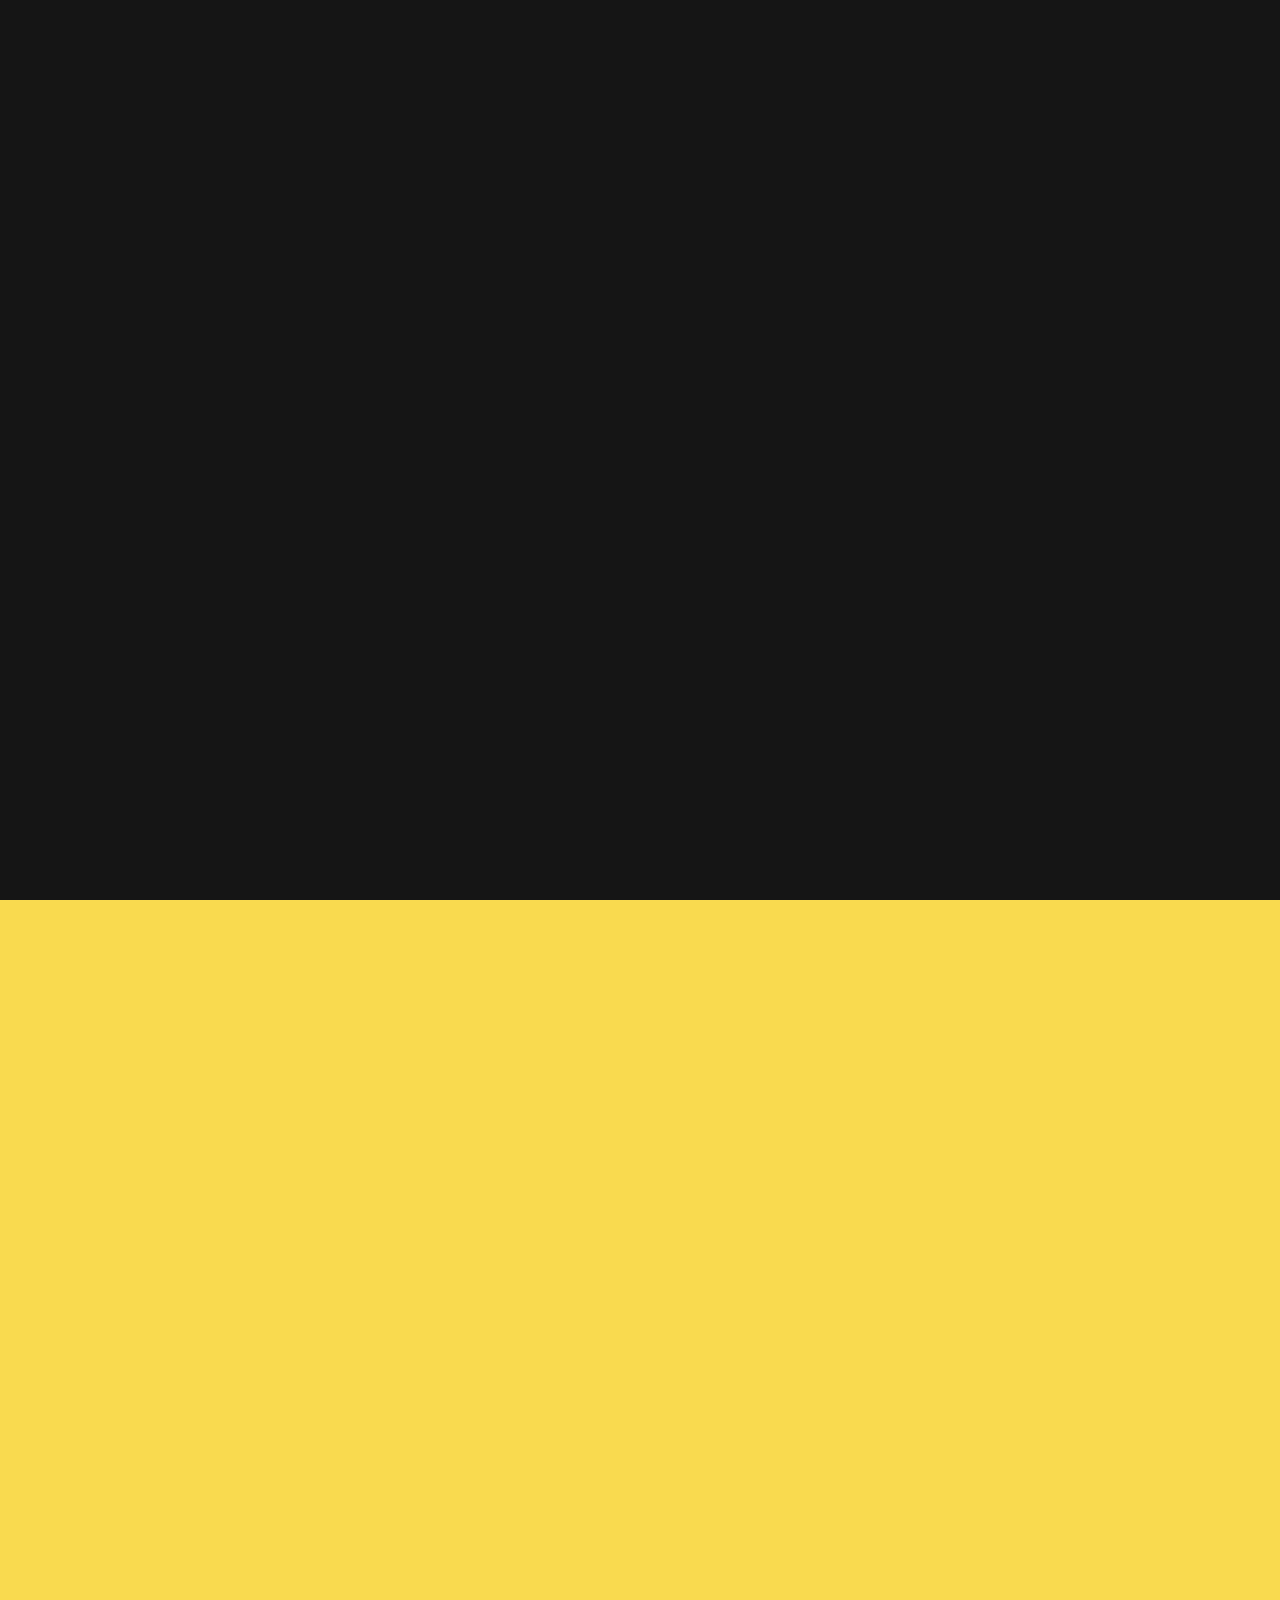
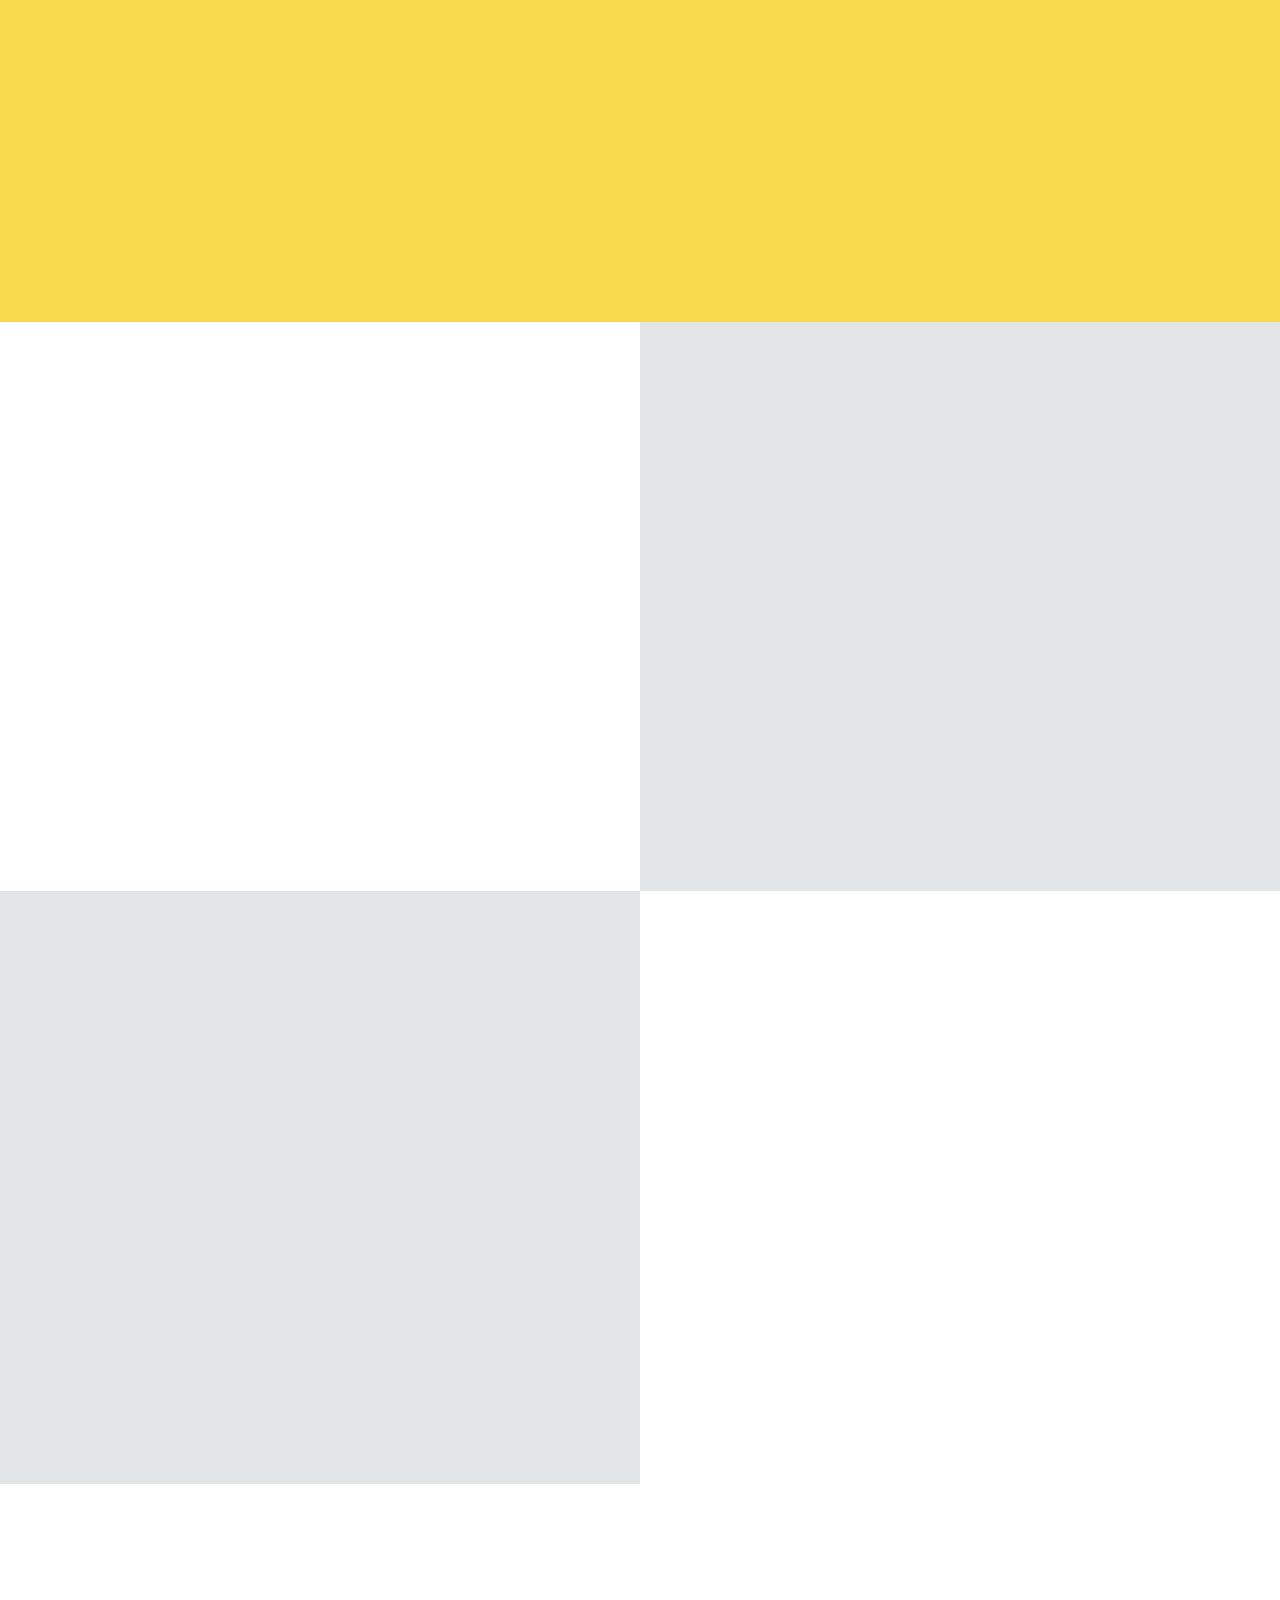
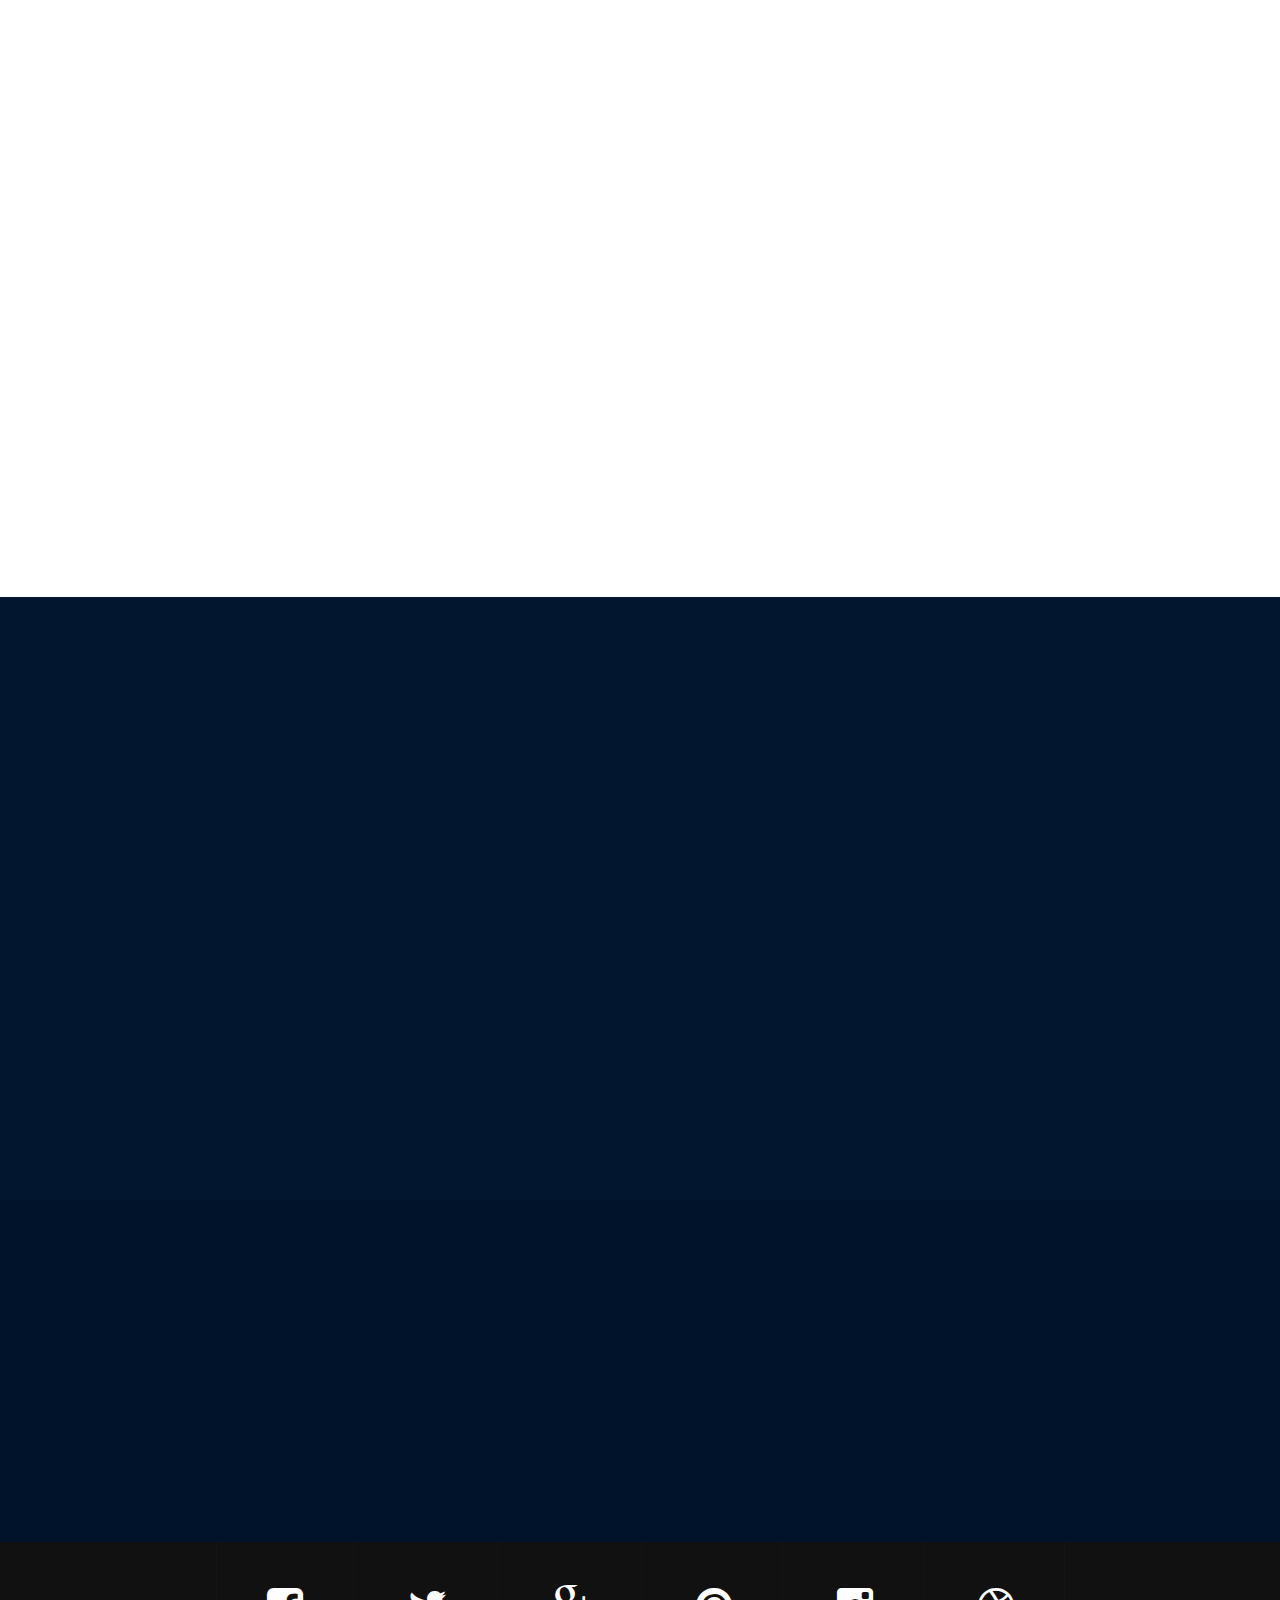
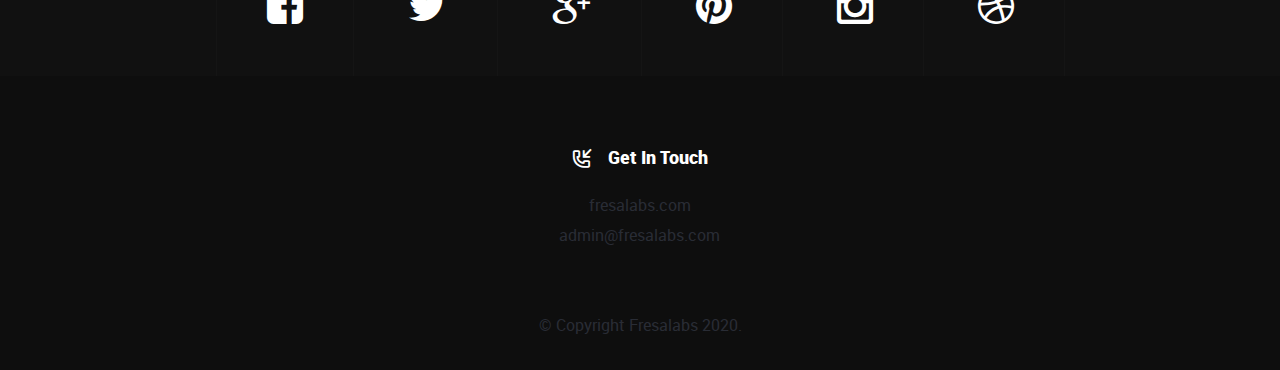
==== index.html @ e55092f3 "Add Init" ====
<!DOCTYPE html>
<!--[if IE 8 ]><html class="no-js oldie ie8" lang="en"> <![endif]-->
<!--[if IE 9 ]><html class="no-js oldie ie9" lang="en"> <![endif]-->
<!--[if (gte IE 9)|!(IE)]><!--><html class="no-js" lang="en"> <!--<![endif]-->
<head>

   <!--- basic page needs
   ================================================== -->
   <meta charset="utf-8">
	<title>Honeypot</title>
	<meta name="description" content="">  
	<meta name="author" content="">

   <!-- mobile specific metas
   ================================================== -->
	<meta name="viewport" content="width=device-width, initial-scale=1, maximum-scale=1">

 	<!-- CSS
   ================================================== -->
   <link rel="stylesheet" href="css/base.css"> 
   <link rel="stylesheet" href="css/vendor.css"> 
   <link rel="stylesheet" href="css/main.css">    

   <!-- script
   ================================================== -->
	<script src="js/modernizr.js"></script>
	<script src="js/pace.min.js"></script>

   <!-- favicons
	================================================== -->
	<link rel="icon" type="image/png" href="favicon.png">

</head>

<body id="top">
	
	<!-- header 
   ================================================== -->
   <header class="main-header">
   	
   	<div class="logo">
	      <a href="index.html">Honeypot</a>
	   </div>

   </header>

   <!-- main navigation 
   ================================================== -->
   <nav id="menu-nav-wrap">

   	<h3>Navigation</h3>   	
		<ul class="nav-list">
			<li><a class="smoothscroll" href="#intro" title="">Home</a></li>
			<li><a class="smoothscroll" href="#features" title="">Features</a></li>
			<li><a class="smoothscroll" href="#infos" title="">Product Info</a></li>
			<li><a class="smoothscroll" href="#stats" title="">Stats</a></li>
			<li><a class="smoothscroll" href="#pricing" title="">Pricing</a></li>					
			<li><a class="smoothscroll" href="#testimonials" title="">Testimonials</a></li>	
			<li><a class="smoothscroll" href="#download" title="">Download</a></li>	
			<li><a class="smoothscroll" href="#subscribe" title="">Newsletter</a></li>			
		</ul>

		<h3>We Recommend Dreamhost</h3>  
		<p class="sponsor-text">
			Looking for an awesome and reliable webhosting? Try <a href="http://www.dreamhost.com/r.cgi?287326|STYLESHOUT">DreamHost</a>.
			Get <span>$50 off</span> when you sign up with the promocode <span>styleshout</span>. 
			<!-- Simply type	the promocode in the box labeled “Promo Code” when placing your order. -->
		</p>

		<div class="action">
			<a class="button" href="http://www.dreamhost.com/r.cgi?287326|STYLESHOUT">Sign Up Now</a>
		</div>

	</nav> <!-- /menu-nav-wrap -->


	<!-- main content wrap
   ================================================== -->
   <div id="main-content-wrap">


		<!-- main content wrap
   	================================================== -->
   	<section id="intro">

		   <!-- <div class="shadow-overlay"></div> -->
		   
		   <div class="row intro-content">
		   	<div class="col-twelve">

		   		<h3 class="animate-intro">Introducing Honeypot</h3>
			  		
					<h1 class="animate-intro">
						The perfect template to
						present your awesome product.
					</h1>	
					
					<div class="buttons">
						<a class="button stroke smoothscroll animate-intro" href="#features" title="">Features</a>
						<a class="button stroke smoothscroll animate-intro" href="#download" title="">Download</a>
					</div>					

					<img src="images/app-screenshot-big.jpg" alt="" class="animate-intro">   			

			  	</div> <!-- /twelve --> 		   			
		   </div> <!-- /row -->   

		</section> <!-- /intro -->


		<!-- features
   	================================================== -->
		<section id="features">

			<div class="row section-intro group animate-this">	
	   		<div class="col-twelve with-bottom-line">

	   			<h2 class="">Features You'll Love.</h2>

	   			<p class="lead">Lorem ipsum Tempor do Excepteur nulla aute deserunt reprehenderit aute commodo aliquip laboris velit eu esse exercitation ex fugiat pariatur aute consequat. Lorem ipsum Fugiat mollit quis qui. Lorem ipsum Duis Excepteur Duis magna fugiat incididunt qui id quis dolor nisi irure proident labore ut in incididunt eiusmod est anim.</p>

	   		</div>   		
	   	</div>

			<div class="row features-wrap">
					     		
				<div class="features-list block-1-3 block-s-1-2 block-tab-full">

					<div class="bgrid feature animate-this">	

						<span class="feature-count">01.</span>            

					   <div class="feature-content">

              	   	<h3>Subscription</h3>
							<p>
								Be an user and subscribe to all the merchandises(local shops) near or around you to get updated on their offers.
							</p>
						         		
						</div> 	         	 

					</div> <!-- /bgrid -->

					<div class="bgrid feature animate-this">	

						<span class="feature-count">02.</span>            

					   <div class="feature-content">

              	   	<h3>Announcement</h3>
							<p>
								All offers related to food, goods, services, fashion, entertainment are available at your fingertips.
							</p>
						         		
						</div> 	         	 

					</div> <!-- /bgrid -->

					<div class="bgrid feature animate-this">	

						<span class="feature-count">03.</span>            

					   <div class="feature-content">

              	   	<h3>Validity</h3>

							<p>
								Check validity of the offer and contact/visit merchandise directly to use the offers.
						   </p>
						         		
						</div> 	         	 

					</div> <!-- /bgrid -->

					<div class="bgrid feature animate-this">	

						<span class="feature-count">04.</span>            

					   <div class="feature-content">

              	   	<h3>Merchant's Options</h3>

							<p>
								Setup a Merchant account to post, edit, delete offers, also look out for your competitors to stand out in the market.
							</p>

						</div> 	         	 

					</div> <!-- /bgrid -->

				</div> <!-- /features-list --> 				

			</div> <!-- /features-wrap -->
			
		</section> <!-- /features -->


		<!-- infos
   	================================================== -->
   	<section id="infos">
   		<div class="info-entry">

   			<div class="half-grey"></div>

   			<div class="row info-entry-content">
   			
	            <div class="media-wrap">
	            	<div class="media animate-this" data-animate="fadeInLeft">
	            		<div class="fluid-video-wrapper">
		               <iframe
							   src="https://www.youtube.com/embed/n1xb-dQqX7w"
							   width="500" height="281"
							   frameborder="0"
							   webkitallowfullscreen
							   mozallowfullscreen
							   allowfullscreen
					   ></iframe>
		            </div>
	            	</div>   				
	   			</div>

	   			<div class="col-six text-part">   				
   					
   					<h5 class="animate-this" data-animate="fadeInRight">Video Stuff</h5>
   					<h2 class="animate-this" data-animate="fadeInRight">Your Super Cool Video</h2>

   					<p class="animate-this" data-animate="fadeInRight">Lorem ipsum Sunt adipisicing adipisicing esse exercitation consequat sed irure commodo cupidatat aute ea adipisicing consectetur nulla consequat irure consectetur veniam sit sit qui reprehenderit officia sunt nulla elit nisi proident.</p>

   					<a href="#" class="button animate-this" data-animate="fadeInRight">Learn More</a>
   			 					
   				</div>

   			</div> <!-- /info-entry-content -->

   		</div> <!-- /info-entry -->
		<div class="info-entry">

			<div class="half-grey"></div>

			<div class="row info-entry-content">

				<div class="media-wrap">
					<div class="media animate-this" data-animate="fadeInLeft">
						<div class="fluid-video-wrapper">
							<iframe
									src="https://www.youtube.com/embed/a-Ye5kPEB_Q"
									width="500" height="281"
									frameborder="0"
									webkitallowfullscreen
									mozallowfullscreen
									allowfullscreen
							></iframe>
						</div>
					</div>
				</div>

				<div class="col-six text-part">

					<h5 class="animate-this" data-animate="fadeInRight">Video Stuff</h5>
					<h2 class="animate-this" data-animate="fadeInRight">Your Super Cool Video</h2>

					<p class="animate-this" data-animate="fadeInRight">Lorem ipsum Sunt adipisicing adipisicing esse exercitation consequat sed irure commodo cupidatat aute ea adipisicing consectetur nulla consequat irure consectetur veniam sit sit qui reprehenderit officia sunt nulla elit nisi proident.</p>

					<a href="#" class="button animate-this" data-animate="fadeInRight">Learn More</a>

				</div>

			</div> <!-- /info-entry-content -->

		</div>
	</section> <!-- infos -->


		<!-- stats
   	================================================== -->



		<!-- pricing
   	================================================== -->



	   <!-- testimonials
   	================================================== -->
	   <section id="testimonials">
	   	<div class="row testimonial-content">
	   		<div class="col-twelve">

	   			<h2 class="h01 animate-this">
                  Hear What Our Customers Say.
               </h2>

					<div id="testimonial-slider" class="flexslider animate-this">
						<ul class="slides">	
						   <li>
							  	<p>&ldquo;Your work is going to fill a large part of your life, and the only way to be truly satisfied is to do what you believe is great work. And the only way to do great work is to love what you do. If you haven't found it yet, keep looking. Don't settle. As with all matters of the heart, you'll know when you find it.&rdquo;</p>
							  	<p class="author-info">&mdash; Steve Jobs</p>
							</li>						
							<li>
								<p>&ldquo;Good design is as little design as possible. Less, but better - because it concentrates on the essential aspects, and the products are not burdened with non-essentials. Back to purity, back to simplicity..&rdquo;</p>
								<p class="author-info">&mdash; Dieter Rams</p>
							</li>						
							<li>
							  	<p>&ldquo;A fundamental part of that is making mistakes together. There's no learning without trying lots of ideas and failing lots of times.&rdquo;</p>
							  	<p class="author-info">&mdash; Jony Ive</p>
							</li>
						</ul>
					</div>

					<div class="flexslider-controls animate-this">
					   <ul class="flex-control-nav">
					      <li><img src="images/customer01.jpg" alt=""></li>
					      <li><img src="images/customer02.jpg" alt=""></li>
					      <li><img src="images/customer03.jpg" alt=""></li>
					   </ul>
					</div>
						
	   		</div>
	   	</div>
	   </section> <!-- /testimonials -->


	   <!-- download
   	================================================== -->
   	<section id="download">

	   	<div class="overlay"></div>

	   	<div class="row download-content" >
	   		<div class="col-twelve">

					<div class="text-part">
						<h2 class="animate-this">Download Honeypot Now.</h2>

			   		<p class="lead animate-this">Lorem ipsum Tempor do Excepteur nulla aute deserunt reprehenderit aute commodo aliquip laboris velit eu esse exercitation ex fugiat pariatur aute consequat. Lorem ipsum Fugiat mollit quis qui. Lorem ipsum Duis Excepteur Duis magna fugiat incididunt qui id quis dolor nisi irure proident labore ut in incididunt eiusmod est anim.</p>
					</div>   			

			   	<a class="button large animate-this" href="#">                               
			         Download Honeypot
			      </a>  			

	   		</div>
	   	</div>
   	</section> <!-- /download -->


	   <!-- subscribe
   	================================================== -->
  		<section id="subscribe">
               
         <div class="row subscribe-content">
            <div class="col-twelve">

               <h2 class="h01 animate-this">Stay upto date, join our newsletter</h2>
               <form id="mc-form" class="group" novalidate="true" autocomplete="off">

               	<div class="row">
               		<div class="col-eight tab-full left animate-this" data-animate="fadeInLeft">					
			   				<input type="email" value="" name="EMAIL" class="email" id="mce-EMAIL" placeholder="Enter Your Email" required="">			   				
			   			</div>

				   		<div class="col-four tab-full right animate-this"  data-animate="fadeInRight">
				   			<input type="submit" value="Get Notified" name="subscribe" class="button large">
				   		</div>				   		
               	</div> <!-- /row -->	

               	<label for="mce-EMAIL" class="subscribe-message"></label>					
					
					</form>
            
            </div>
         </div>
                
      </section> <!-- /subscribe -->		
   
   </div> <!-- /main-content-wrap -->


   <!-- footer
	================================================== -->
	<footer id="main-footer">

   	<div class="footer-social-wrap">  
   		<div class="row">
					
	         <ul class="footer-social-list">
	            <li><a href="#">
	             	<i class="fa fa-facebook-square"></i>
	            </a></li>
	            <li><a href="#">
	              	<i class="fa fa-twitter"></i>
	            </a></li>
              <li><a href="#">
	              	<i class="fa fa-google-plus"></i>
	            </a></li>
	            <li><a href="#">
	              	<i class="fa fa-pinterest"></i>
	            </a></li>
	            <li><a href="#">
	              	<i class="fa fa-instagram"></i>
	            </a></li>
	            <li><a href="#">
	              	<i class="fa fa-dribbble"></i>
	            </a></li>
	         </ul>
		         
			</div> 
   	</div> <!-- /footer-social-wrap -->

	   <div class="footer-info-wrap">

	   	<div class="row footer-info flex-center">



		   	<div class="col-four tab-full collapse">
	   			<h4><i class="icon-phone-incoming"></i> Get In Touch</h4>

	   			<a  target="_blank" href="https://www.fresalabs.com/#/home">fresalabs.com<br>
				<a target="_blank" href="mailto:admin@fresalabs.com">admin@fresalabs.com</a><br>

	   		</div>

		   		
		  	</div>
	   </div> <!-- /footer-info-wrap -->
	   	
	   <div class="footer-bottom"> 

	   	<div class="copyright">
		     	<span>© Copyright Fresalabs 2020.</span>
		   </div>  		
   	</div>
	   	
   </footer>   

   <div id="go-top">
		<a class="smoothscroll" title="Back to Top" href="#top"><i class="fa fa-long-arrow-up"></i></a>
	</div>

   <!-- preloader
   ================================================== -->
   <div id="preloader"> 
    	<div id="loader"></div>
   </div> 

   <!-- Java Script
   ================================================== --> 
   <script src="js/jquery-2.1.3.min.js"></script>
   <script src="js/plugins.js"></script>
   <script src="js/main.js"></script>

</body>

</html>
---- css/base.css ----
/* =================================================================== 
 *
 *  Elevate v1.0 Base Stylesheet
 *  url: www.styleshout.com
 *  07-04-2016
 *  ------------------------------------------------------------------
 *
 *  TOC:
 *  01. reset 
 *  02. basic/base setup styles
 *  03. grid
 *  04. block grids
 *  05. MISC
 *
 * =================================================================== */


/* ===================================================================
 * 01. reset - normalize.css v3.0.2 | MIT License | git.io/normalize
 *
 * ------------------------------------------------------------------- */
html {
	font-family: sans-serif;
	-ms-text-size-adjust: 100%;
	-webkit-text-size-adjust: 100%;
}

body {
	margin: 0;
}



article,
aside,
details,
figcaption,
figure,
footer,
header,
hgroup,
main,
menu,
nav,
section,
summary {
	display: block;
}

audio,
canvas,
progress,
video {
	display: inline-block;
	vertical-align: baseline;
}

audio:not([controls]) {
	display: none;
	height: 0;
}

[hidden],
template {
	display: none;
}

a {
	background: transparent;
}

a:active,
a:hover {
	outline: 0;
}

abbr[title] {
	border-bottom: 1px dotted;
}

b,
strong {
	font-weight: bold;
}

dfn {
	font-style: italic;
}

h1 {
	font-size: 2em;
	margin: 0.67em 0;
}

mark {
	background: #ff0;
	color: #000;
}

small {
	font-size: 80%;
}

sub,
sup {
	font-size: 75%;
	line-height: 0;
	position: relative;
	vertical-align: baseline;
}

sup {
	top: -0.5em;
}

sub {
	bottom: -0.25em;
}

img {
	border: 0;
}

svg:not(:root) {
	overflow: hidden;
}

figure {
	margin: 1em 40px;
}

hr {
	-moz-box-sizing: content-box;
	box-sizing: content-box;
	height: 0;
}

pre {
	overflow: auto;
}

code,
kbd,
pre,
samp {
	font-family: monospace, monospace;
	font-size: 1em;
}

button,
input,
optgroup,
select,
textarea {
	color: inherit;
	font: inherit;
	margin: 0;
}

button {
	overflow: visible;
}

button,
select {
	text-transform: none;
}

button,
html input[type="button"],
input[type="reset"],
input[type="submit"] {
	-webkit-appearance: button;
	cursor: pointer;
}

button[disabled],
html input[disabled] {
	cursor: default;
}

button::-moz-focus-inner,
input::-moz-focus-inner {
	border: 0;
	padding: 0;
}

input {
	line-height: normal;
}

input[type="checkbox"],
input[type="radio"] {
	box-sizing: border-box;
	padding: 0;
}

input[type="number"]::-webkit-inner-spin-button,
input[type="number"]::-webkit-outer-spin-button {
	height: auto;
}

input[type="search"] {
	-webkit-appearance: textfield;
	-moz-box-sizing: content-box;
	-webkit-box-sizing: content-box;
	box-sizing: content-box;
}

input[type="search"]::-webkit-search-cancel-button,
input[type="search"]::-webkit-search-decoration {
	-webkit-appearance: none;
}

fieldset {
	border: 1px solid #c0c0c0;
	margin: 0 2px;
	padding: 0.35em 0.625em 0.75em;
}

legend {
	border: 0;
	padding: 0;
}

textarea {
	overflow: auto;
}

optgroup {
	font-weight: bold;
}

table {
	border-collapse: collapse;
	border-spacing: 0;
}

td,
th {
	padding: 0;
}


/* ===================================================================
 * 02. basic/base setup styles - (_basic.scss)
 *
 * ------------------------------------------------------------------- */
html {
	font-size: 62.5%;
	box-sizing: border-box;
}

*,
*::before,
*::after {
	box-sizing: inherit;
}

body {
	font-weight: normal;
	line-height: 1;
	text-rendering: optimizeLegibility;
	word-wrap: break-word;
	-webkit-overflow-scrolling: touch;
	-webkit-text-size-adjust: none;
}

body,
input,
button {
	-moz-osx-font-smoothing: grayscale;
	-webkit-font-smoothing: antialiased;
}

/* -------------------------------------------------------------------
 * Media - (_basic.scss)
 * ------------------------------------------------------------------- */
img,
video {
	max-width: 100%;
	height: auto;
}


/* -------------------------------------------------------------------
 * Typography resets - (_basic.scss)
 * ------------------------------------------------------------------- */
div, dl, dt, dd, ul, ol, li, h1, h2, h3, h4, h5, h6, pre, form, p, blockquote, th, td {
	margin: 0;
	padding: 0;
}

h1, h2, h3, h4, h5, h6 {
	-webkit-font-variant-ligatures: common-ligatures;
	-moz-font-variant-ligatures: common-ligatures;
	font-variant-ligatures: common-ligatures;
	text-rendering: optimizeLegibility;
}

em,
i {
	font-style: italic;
	line-height: inherit;
}

strong,
b {
	font-weight: bold;
	line-height: inherit;
}

small {
	font-size: 60%;
	line-height: inherit;
}

ol,
ul {
	list-style: none;
}

li {
	display: block;
}

/* ------------------------------------------------------------------- 
 * links - (_basic.scss)
 * ------------------------------------------------------------------- */
a {
	text-decoration: none;
	line-height: inherit;
}

a img {
	border: none;
}

/* ------------------------------------------------------------------- 
 * inputs - (_basic.scss)
 * ------------------------------------------------------------------- */
fieldset {
	margin: 0;
	padding: 0;
}

input[type="email"],
input[type="number"],
input[type="search"],
input[type="text"],
input[type="tel"],
input[type="url"],
input[type="password"],
textarea {
	-webkit-appearance: none;
	-moz-appearance: none;
	-ms-appearance: none;
	-o-appearance: none;
	appearance: none;
}


/* ===================================================================
 * 03. grid - (_grid.scss)
 *
 * ------------------------------------------------------------------- */
.row {
	width: 94%;
	max-width: 1140px;
	margin: 0 auto;
}

.row:before,
.row:after {
	content: "";
	display: table;
}

.row:after {
	clear: both;
}

.row .row {
	width: auto;
	max-width: none;
	margin-left: -20px;
	margin-right: -20px;
}

[class*="col-"],
.bgrid {
	float: left;
}

[class*="col-"] + [class*="col-"].end {
	float: right;
}

[class*="col-"] {
	padding: 0 20px;
}

.col-one {
	width: 8.33333%;
}

.col-two,
.col-1-6 {
	width: 16.66667%;
}

.col-three,
.col-1-4 {
	width: 25%;
}

.col-four,
.col-1-3 {
	width: 33.33333%;
}

.col-five {
	width: 41.66667%;
}

.col-six,
.col-1-2 {
	width: 50%;
}

.col-seven {
	width: 58.33333%;
}

.col-eight,
.col-2-3 {
	width: 66.66667%;
}

.col-nine,
.col-3-4 {
	width: 75%;
}

.col-ten,
.col-5-6 {
	width: 83.33333%;
}

.col-eleven {
	width: 91.66667%;
}

.col-twelve,
.col-full {
	width: 100%;
}

/* ---------------------------------------------------------------
 * small screens - (_grid.scss)
 * --------------------------------------------------------------- */
@media screen and (max-width:1024px) {
	.row .row {
		margin-left: -18px;
		margin-right: -18px;
	}

	[class*="col-"] {
		padding: 0 18px;
	}

}

/* ---------------------------------------------------------------
 * tablets - (_grid.scss)
 * --------------------------------------------------------------- */
@media screen and (max-width:768px) {
	.row {
		width: auto;
		padding-left: 30px;
		padding-right: 30px;
	}

	.row .row {
		padding-left: 0;
		padding-right: 0;
		margin-left: -15px;
		margin-right: -15px;
	}

	[class*="col-"] {
		padding: 0 15px;
	}

	.tab-1-4 {
		width: 25%;
	}

	.tab-1-3 {
		width: 33.33333%;
	}

	.tab-1-2 {
		width: 50%;
	}

	.tab-2-3 {
		width: 66.66667%;
	}

	.tab-3-4 {
		width: 75%;
	}

	.tab-full {
		width: 100%;
	}

}

/* --------------------------------------------------------------- 
 * large mobile devices - (_grid.scss)
 * --------------------------------------------------------------- */
@media screen and (max-width:600px) {
	.row {
		padding-left: 25px;
		padding-right: 25px;
	}

	.row .row {
		margin-left: -10px;
		margin-right: -10px;
	}

	[class*="col-"] {
		padding: 0 10px;
	}

	.mob-1-4 {
		width: 25%;
	}

	.mob-1-2 {
		width: 50%;
	}

	.mob-3-4 {
		width: 75%;
	}

	.mob-full {
		width: 100%;
	}

}

/* ---------------------------------------------------------------
 * small mobile devices - (_grid.scss)
 * --------------------------------------------------------------- */
@media screen and (max-width:400px) {
	.row .row {
		padding-left: 0;
		padding-right: 0;
		margin-left: 0;
		margin-right: 0;
	}

	[class*="col-"] {
		width: 100% !important;
		float: none !important;
		clear: both !important;
		margin-left: 0;
		margin-right: 0;
		padding: 0;
	}

	[class*="col-"] + [class*="col-"].end {
		float: none;
	}

}


/* ===================================================================
 * 04. block grids - (_grid.scss)
 *
 * ------------------------------------------------------------------- */
[class*="block-"]:before,
[class*="block-"]:after {
	content: "";
	display: table;
}

[class*="block-"]:after {
	clear: both;
}

.block-1-6 .bgrid {
	width: 16.66667%;
}

.block-1-4 .bgrid {
	width: 25%;
}

.block-1-3 .bgrid {
	width: 33.33333%;
}

.block-1-2 .bgrid {
	width: 50%;
}

/**
 * Clearing for block grid columns. Allow columns with 
 * different heights to align properly.
 */
.block-1-6 .bgrid:nth-child(6n+1),
.block-1-4 .bgrid:nth-child(4n+1),
.block-1-3 .bgrid:nth-child(3n+1),
.block-1-2 .bgrid:nth-child(2n+1) {
	clear: both;
}

/* ---------------------------------------------------------------
 * small screens - (_grid.scss)
 * --------------------------------------------------------------- */
@media screen and (max-width:1024px) {
	.block-s-1-6 .bgrid {
		width: 16.66667%;
	}

	.block-s-1-4 .bgrid {
		width: 25%;
	}

	.block-s-1-3 .bgrid {
		width: 33.33333%;
	}

	.block-s-1-2 .bgrid {
		width: 50%;
	}

	.block-s-full .bgrid {
		width: 100%;
		clear: both;
	}

	[class*="block-s-"] .bgrid:nth-child(n) {
		clear: none;
	}

	.block-s-1-6 .bgrid:nth-child(6n+1),
	.block-s-1-4 .bgrid:nth-child(4n+1),
	.block-s-1-3 .bgrid:nth-child(3n+1),
	.block-s-1-2 .bgrid:nth-child(2n+1) {
		clear: both;
	}

}

/* ---------------------------------------------------------------
 * tablets - (_grid.scss)
 * --------------------------------------------------------------- */
@media screen and (max-width:768px) {
	.block-tab-1-6 .bgrid {
		width: 16.66667%;
	}

	.block-tab-1-4 .bgrid {
		width: 25%;
	}

	.block-tab-1-3 .bgrid {
		width: 33.33333%;
	}

	.block-tab-1-2 .bgrid {
		width: 50%;
	}

	.block-tab-full .bgrid {
		width: 100%;
		clear: both;
	}

	[class*="block-tab-"] .bgrid:nth-child(n) {
		clear: none;
	}

	.block-tab-1-6 .bgrid:nth-child(6n+1),
	.block-tab-1-4 .bgrid:nth-child(4n+1),
	.block-tab-1-3 .bgrid:nth-child(3n+1),
	.block-tab-1-2 .bgrid:nth-child(2n+1) {
		clear: both;
	}

}

/* ---------------------------------------------------------------
 * large mobile devices - (_grid.scss)
 * --------------------------------------------------------------- */
@media screen and (max-width:600px) {
	.block-mob-1-6 .bgrid {
		width: 16.66667%;
	}

	.block-mob-1-4 .bgrid {
		width: 25%;
	}

	.block-mob-1-3 .bgrid {
		width: 33.33333%;
	}

	.block-mob-1-2 .bgrid {
		width: 50%;
	}

	.block-mob-full .bgrid {
		width: 100%;
		clear: both;
	}

	[class*="block-mob-"] .bgrid:nth-child(n) {
		clear: none;
	}

	.block-mob-1-6 .bgrid:nth-child(6n+1),
	.block-mob-1-4 .bgrid:nth-child(4n+1),
	.block-mob-1-3 .bgrid:nth-child(3n+1),
	.block-mob-1-2 .bgrid:nth-child(2n+1) {
		clear: both;
	}

}

/* ---------------------------------------------------------------
 * stack on small mobile devices - (_grid.scss)
 * --------------------------------------------------------------- */
@media screen and (max-width:400px) {
	.stack .bgrid {
		width: 100% !important;
		float: none !important;
		clear: both !important;
		margin-left: 0;
		margin-right: 0;
	}

}


/* ===================================================================
 * 05. MISC  - (_grid.scss)
 *
 * ------------------------------------------------------------------- */

/**
 * Clearing - (http://nicolasgallagher.com/micro-clearfix-hack/
 */
.group:before,
.group:after {
	content: "";
	display: table;
}

.group:after {
	clear: both;
}

/**
 * Misc Helper Styles 
 */
.hide {
	display: none;
}

.invisible {
	visibility: hidden;
}

.antialiased {
	-webkit-font-smoothing: antialiased;
	-moz-osx-font-smoothing: grayscale;
}

.remove-bottom {
	margin-bottom: 0;
}

.half-bottom {
	margin-bottom: 1.5rem !important;
}

.add-bottom {
	margin-bottom: 3rem !important;
}

.no-border {
	border: none;
}

.full-width {
	width: 100%;
}

.text-center {
	text-align: center;
}

.text-left {
	text-align: left;
}

.text-right {
	text-align: right;
}

.pull-left {
	float: left;
}

.pull-right {
	float: right;
}

.align-center {
	margin-left: auto;
	margin-right: auto;
	text-align: center;
}

.flex-center {
	width: 100%;
	height: 100%;
	display: flex;
	justify-content: center;
	align-items: center;
	align-content: center;
}
---- css/vendor.css ----
/* =================================================================== 
 *
 *  Elevate v1.0 Vendor/Third Party CSS 
 *  url: www.styleshout.com
 *  07-04-2016
 *  ------------------------------------------------------------------
 *
 *  TOC:
 *  01. jQuery FlexSlider
 *  02. Animate.css
 *
 * =================================================================== */

/**
 * 01. 
 * jQuery FlexSlider v2.5.0
 * http://www.woothemes.com/flexslider/
 *
 * Copyright 2012 WooThemes
 * Free to use under the GPLv2 and later license.
 * http://www.gnu.org/licenses/gpl-2.0.html
 *
 * Contributing author: Tyler Smith (@mbmufffin)
 * 
 * ===================================================================
 */

/* reset */
.flex-container a:hover, .flex-slider a:hover, .flex-container a:focus, .flex-slider a:focus {
	outline: none;
}
.slides, .slides > li, .flex-control-nav, .flex-direction-nav {
	margin: 0;
	padding: 0;
	list-style: none;
}
.flex-pauseplay span {
	text-transform: capitalize;
}

/* base styles */
.flexslider {
	margin: 0;
	padding: 0;
}
.flexslider .slides > li {
	display: none;
	-webkit-backface-visibility: hidden;
}
.flexslider .slides img {
	width: 100%;
	display: block;
}
.flexslider .slides:after {
	content: "\0020";
	display: block;
	clear: both;
	visibility: hidden;
	line-height: 0;
	height: 0;
}
html[xmlns] .flexslider .slides {
	display: block;
}
* html .flexslider .slides {
	height: 1%;
}
.no-js .flexslider .slides > li:first-child {
	display: block;
}

/**
 * 02.
 * Animate.css - http://daneden.me/animate
 * Licensed under the MIT license - http://opensource.org/licenses/MIT
 *
 * Copyright (c) 2015 Daniel Eden
 * ===================================================================
 */
.animated {
	-webkit-animation-duration: 1s;
	animation-duration: 1s;
	-webkit-animation-fill-mode: both;
	animation-fill-mode: both;
}
.animated.infinite {
	-webkit-animation-iteration-count: infinite;
	animation-iteration-count: infinite;
}
.animated.hinge {
	-webkit-animation-duration: 2s;
	animation-duration: 2s;
}
.animated.bounceIn, .animated.bounceOut, .animated.flipOutX, .animated.flipOutY {
	-webkit-animation-duration: .75s;
	animation-duration: .75s;
}
@-webkit-keyframes bounce {
	20%, 53%, 80%, from, to {
		-webkit-animation-timing-function: cubic-bezier(0.215, 0.61, 0.355, 1);
		animation-timing-function: cubic-bezier(0.215, 0.61, 0.355, 1);
		-webkit-transform: translate3d(0, 0, 0);
		transform: translate3d(0, 0, 0);
	}
	40%, 43% {
		-webkit-animation-timing-function: cubic-bezier(0.755, 0.05, 0.855, 0.06);
		animation-timing-function: cubic-bezier(0.755, 0.05, 0.855, 0.06);
		-webkit-transform: translate3d(0, -30px, 0);
		transform: translate3d(0, -30px, 0);
	}
	70% {
		-webkit-animation-timing-function: cubic-bezier(0.755, 0.05, 0.855, 0.06);
		animation-timing-function: cubic-bezier(0.755, 0.05, 0.855, 0.06);
		-webkit-transform: translate3d(0, -15px, 0);
		transform: translate3d(0, -15px, 0);
	}
	90% {
		-webkit-transform: translate3d(0, -4px, 0);
		transform: translate3d(0, -4px, 0);
	}
}
@keyframes bounce {
	20%, 53%, 80%, from, to {
		-webkit-animation-timing-function: cubic-bezier(0.215, 0.61, 0.355, 1);
		animation-timing-function: cubic-bezier(0.215, 0.61, 0.355, 1);
		-webkit-transform: translate3d(0, 0, 0);
		transform: translate3d(0, 0, 0);
	}
	40%, 43% {
		-webkit-animation-timing-function: cubic-bezier(0.755, 0.05, 0.855, 0.06);
		animation-timing-function: cubic-bezier(0.755, 0.05, 0.855, 0.06);
		-webkit-transform: translate3d(0, -30px, 0);
		transform: translate3d(0, -30px, 0);
	}
	70% {
		-webkit-animation-timing-function: cubic-bezier(0.755, 0.05, 0.855, 0.06);
		animation-timing-function: cubic-bezier(0.755, 0.05, 0.855, 0.06);
		-webkit-transform: translate3d(0, -15px, 0);
		transform: translate3d(0, -15px, 0);
	}
	90% {
		-webkit-transform: translate3d(0, -4px, 0);
		transform: translate3d(0, -4px, 0);
	}
}
.bounce {
	-webkit-animation-name: bounce;
	animation-name: bounce;
	-webkit-transform-origin: center bottom;
	transform-origin: center bottom;
}
@-webkit-keyframes flash {
	50%, from, to {
		opacity: 1;
	}
	25%, 75% {
		opacity: 0;
	}
}
@keyframes flash {
	50%, from, to {
		opacity: 1;
	}
	25%, 75% {
		opacity: 0;
	}
}
.flash {
	-webkit-animation-name: flash;
	animation-name: flash;
}
@-webkit-keyframes pulse {
	from {
		-webkit-transform: scale3d(1, 1, 1);
		transform: scale3d(1, 1, 1);
	}
	50% {
		-webkit-transform: scale3d(1.05, 1.05, 1.05);
		transform: scale3d(1.05, 1.05, 1.05);
	}
	to {
		-webkit-transform: scale3d(1, 1, 1);
		transform: scale3d(1, 1, 1);
	}
}
@keyframes pulse {
	from {
		-webkit-transform: scale3d(1, 1, 1);
		transform: scale3d(1, 1, 1);
	}
	50% {
		-webkit-transform: scale3d(1.05, 1.05, 1.05);
		transform: scale3d(1.05, 1.05, 1.05);
	}
	to {
		-webkit-transform: scale3d(1, 1, 1);
		transform: scale3d(1, 1, 1);
	}
}
.pulse {
	-webkit-animation-name: pulse;
	animation-name: pulse;
}
@-webkit-keyframes rubberBand {
	from {
		-webkit-transform: scale3d(1, 1, 1);
		transform: scale3d(1, 1, 1);
	}
	30% {
		-webkit-transform: scale3d(1.25, 0.75, 1);
		transform: scale3d(1.25, 0.75, 1);
	}
	40% {
		-webkit-transform: scale3d(0.75, 1.25, 1);
		transform: scale3d(0.75, 1.25, 1);
	}
	50% {
		-webkit-transform: scale3d(1.15, 0.85, 1);
		transform: scale3d(1.15, 0.85, 1);
	}
	65% {
		-webkit-transform: scale3d(0.95, 1.05, 1);
		transform: scale3d(0.95, 1.05, 1);
	}
	75% {
		-webkit-transform: scale3d(1.05, 0.95, 1);
		transform: scale3d(1.05, 0.95, 1);
	}
	to {
		-webkit-transform: scale3d(1, 1, 1);
		transform: scale3d(1, 1, 1);
	}
}
@keyframes rubberBand {
	from {
		-webkit-transform: scale3d(1, 1, 1);
		transform: scale3d(1, 1, 1);
	}
	30% {
		-webkit-transform: scale3d(1.25, 0.75, 1);
		transform: scale3d(1.25, 0.75, 1);
	}
	40% {
		-webkit-transform: scale3d(0.75, 1.25, 1);
		transform: scale3d(0.75, 1.25, 1);
	}
	50% {
		-webkit-transform: scale3d(1.15, 0.85, 1);
		transform: scale3d(1.15, 0.85, 1);
	}
	65% {
		-webkit-transform: scale3d(0.95, 1.05, 1);
		transform: scale3d(0.95, 1.05, 1);
	}
	75% {
		-webkit-transform: scale3d(1.05, 0.95, 1);
		transform: scale3d(1.05, 0.95, 1);
	}
	to {
		-webkit-transform: scale3d(1, 1, 1);
		transform: scale3d(1, 1, 1);
	}
}
.rubberBand {
	-webkit-animation-name: rubberBand;
	animation-name: rubberBand;
}
@-webkit-keyframes shake {
	from, to {
		-webkit-transform: translate3d(0, 0, 0);
		transform: translate3d(0, 0, 0);
	}
	10%, 30%, 50%, 70%, 90% {
		-webkit-transform: translate3d(-10px, 0, 0);
		transform: translate3d(-10px, 0, 0);
	}
	20%, 40%, 60%, 80% {
		-webkit-transform: translate3d(10px, 0, 0);
		transform: translate3d(10px, 0, 0);
	}
}
@keyframes shake {
	from, to {
		-webkit-transform: translate3d(0, 0, 0);
		transform: translate3d(0, 0, 0);
	}
	10%, 30%, 50%, 70%, 90% {
		-webkit-transform: translate3d(-10px, 0, 0);
		transform: translate3d(-10px, 0, 0);
	}
	20%, 40%, 60%, 80% {
		-webkit-transform: translate3d(10px, 0, 0);
		transform: translate3d(10px, 0, 0);
	}
}
.shake {
	-webkit-animation-name: shake;
	animation-name: shake;
}
@-webkit-keyframes swing {
	20% {
		-webkit-transform: rotate3d(0, 0, 1, 15deg);
		transform: rotate3d(0, 0, 1, 15deg);
	}
	40% {
		-webkit-transform: rotate3d(0, 0, 1, -10deg);
		transform: rotate3d(0, 0, 1, -10deg);
	}
	60% {
		-webkit-transform: rotate3d(0, 0, 1, 5deg);
		transform: rotate3d(0, 0, 1, 5deg);
	}
	80% {
		-webkit-transform: rotate3d(0, 0, 1, -5deg);
		transform: rotate3d(0, 0, 1, -5deg);
	}
	to {
		-webkit-transform: rotate3d(0, 0, 1, 0deg);
		transform: rotate3d(0, 0, 1, 0deg);
	}
}
@keyframes swing {
	20% {
		-webkit-transform: rotate3d(0, 0, 1, 15deg);
		transform: rotate3d(0, 0, 1, 15deg);
	}
	40% {
		-webkit-transform: rotate3d(0, 0, 1, -10deg);
		transform: rotate3d(0, 0, 1, -10deg);
	}
	60% {
		-webkit-transform: rotate3d(0, 0, 1, 5deg);
		transform: rotate3d(0, 0, 1, 5deg);
	}
	80% {
		-webkit-transform: rotate3d(0, 0, 1, -5deg);
		transform: rotate3d(0, 0, 1, -5deg);
	}
	to {
		-webkit-transform: rotate3d(0, 0, 1, 0deg);
		transform: rotate3d(0, 0, 1, 0deg);
	}
}
.swing {
	-webkit-transform-origin: top center;
	transform-origin: top center;
	-webkit-animation-name: swing;
	animation-name: swing;
}
@-webkit-keyframes tada {
	from {
		-webkit-transform: scale3d(1, 1, 1);
		transform: scale3d(1, 1, 1);
	}
	10%, 20% {
		-webkit-transform: scale3d(0.9, 0.9, 0.9) rotate3d(0, 0, 1, -3deg);
		transform: scale3d(0.9, 0.9, 0.9) rotate3d(0, 0, 1, -3deg);
	}
	30%, 50%, 70%, 90% {
		-webkit-transform: scale3d(1.1, 1.1, 1.1) rotate3d(0, 0, 1, 3deg);
		transform: scale3d(1.1, 1.1, 1.1) rotate3d(0, 0, 1, 3deg);
	}
	40%, 60%, 80% {
		-webkit-transform: scale3d(1.1, 1.1, 1.1) rotate3d(0, 0, 1, -3deg);
		transform: scale3d(1.1, 1.1, 1.1) rotate3d(0, 0, 1, -3deg);
	}
	to {
		-webkit-transform: scale3d(1, 1, 1);
		transform: scale3d(1, 1, 1);
	}
}
@keyframes tada {
	from {
		-webkit-transform: scale3d(1, 1, 1);
		transform: scale3d(1, 1, 1);
	}
	10%, 20% {
		-webkit-transform: scale3d(0.9, 0.9, 0.9) rotate3d(0, 0, 1, -3deg);
		transform: scale3d(0.9, 0.9, 0.9) rotate3d(0, 0, 1, -3deg);
	}
	30%, 50%, 70%, 90% {
		-webkit-transform: scale3d(1.1, 1.1, 1.1) rotate3d(0, 0, 1, 3deg);
		transform: scale3d(1.1, 1.1, 1.1) rotate3d(0, 0, 1, 3deg);
	}
	40%, 60%, 80% {
		-webkit-transform: scale3d(1.1, 1.1, 1.1) rotate3d(0, 0, 1, -3deg);
		transform: scale3d(1.1, 1.1, 1.1) rotate3d(0, 0, 1, -3deg);
	}
	to {
		-webkit-transform: scale3d(1, 1, 1);
		transform: scale3d(1, 1, 1);
	}
}
.tada {
	-webkit-animation-name: tada;
	animation-name: tada;
}
@-webkit-keyframes wobble {
	from {
		-webkit-transform: none;
		transform: none;
	}
	15% {
		-webkit-transform: translate3d(-25%, 0, 0) rotate3d(0, 0, 1, -5deg);
		transform: translate3d(-25%, 0, 0) rotate3d(0, 0, 1, -5deg);
	}
	30% {
		-webkit-transform: translate3d(20%, 0, 0) rotate3d(0, 0, 1, 3deg);
		transform: translate3d(20%, 0, 0) rotate3d(0, 0, 1, 3deg);
	}
	45% {
		-webkit-transform: translate3d(-15%, 0, 0) rotate3d(0, 0, 1, -3deg);
		transform: translate3d(-15%, 0, 0) rotate3d(0, 0, 1, -3deg);
	}
	60% {
		-webkit-transform: translate3d(10%, 0, 0) rotate3d(0, 0, 1, 2deg);
		transform: translate3d(10%, 0, 0) rotate3d(0, 0, 1, 2deg);
	}
	75% {
		-webkit-transform: translate3d(-5%, 0, 0) rotate3d(0, 0, 1, -1deg);
		transform: translate3d(-5%, 0, 0) rotate3d(0, 0, 1, -1deg);
	}
	to {
		-webkit-transform: none;
		transform: none;
	}
}
@keyframes wobble {
	from {
		-webkit-transform: none;
		transform: none;
	}
	15% {
		-webkit-transform: translate3d(-25%, 0, 0) rotate3d(0, 0, 1, -5deg);
		transform: translate3d(-25%, 0, 0) rotate3d(0, 0, 1, -5deg);
	}
	30% {
		-webkit-transform: translate3d(20%, 0, 0) rotate3d(0, 0, 1, 3deg);
		transform: translate3d(20%, 0, 0) rotate3d(0, 0, 1, 3deg);
	}
	45% {
		-webkit-transform: translate3d(-15%, 0, 0) rotate3d(0, 0, 1, -3deg);
		transform: translate3d(-15%, 0, 0) rotate3d(0, 0, 1, -3deg);
	}
	60% {
		-webkit-transform: translate3d(10%, 0, 0) rotate3d(0, 0, 1, 2deg);
		transform: translate3d(10%, 0, 0) rotate3d(0, 0, 1, 2deg);
	}
	75% {
		-webkit-transform: translate3d(-5%, 0, 0) rotate3d(0, 0, 1, -1deg);
		transform: translate3d(-5%, 0, 0) rotate3d(0, 0, 1, -1deg);
	}
	to {
		-webkit-transform: none;
		transform: none;
	}
}
.wobble {
	-webkit-animation-name: wobble;
	animation-name: wobble;
}
@-webkit-keyframes jello {
	11.1%, from, to {
		-webkit-transform: none;
		transform: none;
	}
	22.2% {
		-webkit-transform: skewX(-12.5deg) skewY(-12.5deg);
		transform: skewX(-12.5deg) skewY(-12.5deg);
	}
	33.3% {
		-webkit-transform: skewX(6.25deg) skewY(6.25deg);
		transform: skewX(6.25deg) skewY(6.25deg);
	}
	44.4% {
		-webkit-transform: skewX(-3.125deg) skewY(-3.125deg);
		transform: skewX(-3.125deg) skewY(-3.125deg);
	}
	55.5% {
		-webkit-transform: skewX(1.5625deg) skewY(1.5625deg);
		transform: skewX(1.5625deg) skewY(1.5625deg);
	}
	66.6% {
		-webkit-transform: skewX(-0.78125deg) skewY(-0.78125deg);
		transform: skewX(-0.78125deg) skewY(-0.78125deg);
	}
	77.7% {
		-webkit-transform: skewX(0.39063deg) skewY(0.39063deg);
		transform: skewX(0.39063deg) skewY(0.39063deg);
	}
	88.8% {
		-webkit-transform: skewX(-0.19531deg) skewY(-0.19531deg);
		transform: skewX(-0.19531deg) skewY(-0.19531deg);
	}
}
@keyframes jello {
	11.1%, from, to {
		-webkit-transform: none;
		transform: none;
	}
	22.2% {
		-webkit-transform: skewX(-12.5deg) skewY(-12.5deg);
		transform: skewX(-12.5deg) skewY(-12.5deg);
	}
	33.3% {
		-webkit-transform: skewX(6.25deg) skewY(6.25deg);
		transform: skewX(6.25deg) skewY(6.25deg);
	}
	44.4% {
		-webkit-transform: skewX(-3.125deg) skewY(-3.125deg);
		transform: skewX(-3.125deg) skewY(-3.125deg);
	}
	55.5% {
		-webkit-transform: skewX(1.5625deg) skewY(1.5625deg);
		transform: skewX(1.5625deg) skewY(1.5625deg);
	}
	66.6% {
		-webkit-transform: skewX(-0.78125deg) skewY(-0.78125deg);
		transform: skewX(-0.78125deg) skewY(-0.78125deg);
	}
	77.7% {
		-webkit-transform: skewX(0.39063deg) skewY(0.39063deg);
		transform: skewX(0.39063deg) skewY(0.39063deg);
	}
	88.8% {
		-webkit-transform: skewX(-0.19531deg) skewY(-0.19531deg);
		transform: skewX(-0.19531deg) skewY(-0.19531deg);
	}
}
.jello {
	-webkit-animation-name: jello;
	animation-name: jello;
	-webkit-transform-origin: center;
	transform-origin: center;
}
@-webkit-keyframes bounceIn {
	20%, 40%, 60%, 80%, from, to {
		-webkit-animation-timing-function: cubic-bezier(0.215, 0.61, 0.355, 1);
		animation-timing-function: cubic-bezier(0.215, 0.61, 0.355, 1);
	}
	0% {
		opacity: 0;
		-webkit-transform: scale3d(0.3, 0.3, 0.3);
		transform: scale3d(0.3, 0.3, 0.3);
	}
	20% {
		-webkit-transform: scale3d(1.1, 1.1, 1.1);
		transform: scale3d(1.1, 1.1, 1.1);
	}
	40% {
		-webkit-transform: scale3d(0.9, 0.9, 0.9);
		transform: scale3d(0.9, 0.9, 0.9);
	}
	60% {
		opacity: 1;
		-webkit-transform: scale3d(1.03, 1.03, 1.03);
		transform: scale3d(1.03, 1.03, 1.03);
	}
	80% {
		-webkit-transform: scale3d(0.97, 0.97, 0.97);
		transform: scale3d(0.97, 0.97, 0.97);
	}
	to {
		opacity: 1;
		-webkit-transform: scale3d(1, 1, 1);
		transform: scale3d(1, 1, 1);
	}
}
@keyframes bounceIn {
	20%, 40%, 60%, 80%, from, to {
		-webkit-animation-timing-function: cubic-bezier(0.215, 0.61, 0.355, 1);
		animation-timing-function: cubic-bezier(0.215, 0.61, 0.355, 1);
	}
	0% {
		opacity: 0;
		-webkit-transform: scale3d(0.3, 0.3, 0.3);
		transform: scale3d(0.3, 0.3, 0.3);
	}
	20% {
		-webkit-transform: scale3d(1.1, 1.1, 1.1);
		transform: scale3d(1.1, 1.1, 1.1);
	}
	40% {
		-webkit-transform: scale3d(0.9, 0.9, 0.9);
		transform: scale3d(0.9, 0.9, 0.9);
	}
	60% {
		opacity: 1;
		-webkit-transform: scale3d(1.03, 1.03, 1.03);
		transform: scale3d(1.03, 1.03, 1.03);
	}
	80% {
		-webkit-transform: scale3d(0.97, 0.97, 0.97);
		transform: scale3d(0.97, 0.97, 0.97);
	}
	to {
		opacity: 1;
		-webkit-transform: scale3d(1, 1, 1);
		transform: scale3d(1, 1, 1);
	}
}
.bounceIn {
	-webkit-animation-name: bounceIn;
	animation-name: bounceIn;
}
@-webkit-keyframes bounceInDown {
	60%, 75%, 90%, from, to {
		-webkit-animation-timing-function: cubic-bezier(0.215, 0.61, 0.355, 1);
		animation-timing-function: cubic-bezier(0.215, 0.61, 0.355, 1);
	}
	0% {
		opacity: 0;
		-webkit-transform: translate3d(0, -3000px, 0);
		transform: translate3d(0, -3000px, 0);
	}
	60% {
		opacity: 1;
		-webkit-transform: translate3d(0, 25px, 0);
		transform: translate3d(0, 25px, 0);
	}
	75% {
		-webkit-transform: translate3d(0, -10px, 0);
		transform: translate3d(0, -10px, 0);
	}
	90% {
		-webkit-transform: translate3d(0, 5px, 0);
		transform: translate3d(0, 5px, 0);
	}
	to {
		-webkit-transform: none;
		transform: none;
	}
}
@keyframes bounceInDown {
	60%, 75%, 90%, from, to {
		-webkit-animation-timing-function: cubic-bezier(0.215, 0.61, 0.355, 1);
		animation-timing-function: cubic-bezier(0.215, 0.61, 0.355, 1);
	}
	0% {
		opacity: 0;
		-webkit-transform: translate3d(0, -3000px, 0);
		transform: translate3d(0, -3000px, 0);
	}
	60% {
		opacity: 1;
		-webkit-transform: translate3d(0, 25px, 0);
		transform: translate3d(0, 25px, 0);
	}
	75% {
		-webkit-transform: translate3d(0, -10px, 0);
		transform: translate3d(0, -10px, 0);
	}
	90% {
		-webkit-transform: translate3d(0, 5px, 0);
		transform: translate3d(0, 5px, 0);
	}
	to {
		-webkit-transform: none;
		transform: none;
	}
}
.bounceInDown {
	-webkit-animation-name: bounceInDown;
	animation-name: bounceInDown;
}
@-webkit-keyframes bounceInLeft {
	60%, 75%, 90%, from, to {
		-webkit-animation-timing-function: cubic-bezier(0.215, 0.61, 0.355, 1);
		animation-timing-function: cubic-bezier(0.215, 0.61, 0.355, 1);
	}
	0% {
		opacity: 0;
		-webkit-transform: translate3d(-3000px, 0, 0);
		transform: translate3d(-3000px, 0, 0);
	}
	60% {
		opacity: 1;
		-webkit-transform: translate3d(25px, 0, 0);
		transform: translate3d(25px, 0, 0);
	}
	75% {
		-webkit-transform: translate3d(-10px, 0, 0);
		transform: translate3d(-10px, 0, 0);
	}
	90% {
		-webkit-transform: translate3d(5px, 0, 0);
		transform: translate3d(5px, 0, 0);
	}
	to {
		-webkit-transform: none;
		transform: none;
	}
}
@keyframes bounceInLeft {
	60%, 75%, 90%, from, to {
		-webkit-animation-timing-function: cubic-bezier(0.215, 0.61, 0.355, 1);
		animation-timing-function: cubic-bezier(0.215, 0.61, 0.355, 1);
	}
	0% {
		opacity: 0;
		-webkit-transform: translate3d(-3000px, 0, 0);
		transform: translate3d(-3000px, 0, 0);
	}
	60% {
		opacity: 1;
		-webkit-transform: translate3d(25px, 0, 0);
		transform: translate3d(25px, 0, 0);
	}
	75% {
		-webkit-transform: translate3d(-10px, 0, 0);
		transform: translate3d(-10px, 0, 0);
	}
	90% {
		-webkit-transform: translate3d(5px, 0, 0);
		transform: translate3d(5px, 0, 0);
	}
	to {
		-webkit-transform: none;
		transform: none;
	}
}
.bounceInLeft {
	-webkit-animation-name: bounceInLeft;
	animation-name: bounceInLeft;
}
@-webkit-keyframes bounceInRight {
	60%, 75%, 90%, from, to {
		-webkit-animation-timing-function: cubic-bezier(0.215, 0.61, 0.355, 1);
		animation-timing-function: cubic-bezier(0.215, 0.61, 0.355, 1);
	}
	from {
		opacity: 0;
		-webkit-transform: translate3d(3000px, 0, 0);
		transform: translate3d(3000px, 0, 0);
	}
	60% {
		opacity: 1;
		-webkit-transform: translate3d(-25px, 0, 0);
		transform: translate3d(-25px, 0, 0);
	}
	75% {
		-webkit-transform: translate3d(10px, 0, 0);
		transform: translate3d(10px, 0, 0);
	}
	90% {
		-webkit-transform: translate3d(-5px, 0, 0);
		transform: translate3d(-5px, 0, 0);
	}
	to {
		-webkit-transform: none;
		transform: none;
	}
}
@keyframes bounceInRight {
	60%, 75%, 90%, from, to {
		-webkit-animation-timing-function: cubic-bezier(0.215, 0.61, 0.355, 1);
		animation-timing-function: cubic-bezier(0.215, 0.61, 0.355, 1);
	}
	from {
		opacity: 0;
		-webkit-transform: translate3d(3000px, 0, 0);
		transform: translate3d(3000px, 0, 0);
	}
	60% {
		opacity: 1;
		-webkit-transform: translate3d(-25px, 0, 0);
		transform: translate3d(-25px, 0, 0);
	}
	75% {
		-webkit-transform: translate3d(10px, 0, 0);
		transform: translate3d(10px, 0, 0);
	}
	90% {
		-webkit-transform: translate3d(-5px, 0, 0);
		transform: translate3d(-5px, 0, 0);
	}
	to {
		-webkit-transform: none;
		transform: none;
	}
}
.bounceInRight {
	-webkit-animation-name: bounceInRight;
	animation-name: bounceInRight;
}
@-webkit-keyframes bounceInUp {
	60%, 75%, 90%, from, to {
		-webkit-animation-timing-function: cubic-bezier(0.215, 0.61, 0.355, 1);
		animation-timing-function: cubic-bezier(0.215, 0.61, 0.355, 1);
	}
	from {
		opacity: 0;
		-webkit-transform: translate3d(0, 3000px, 0);
		transform: translate3d(0, 3000px, 0);
	}
	60% {
		opacity: 1;
		-webkit-transform: translate3d(0, -20px, 0);
		transform: translate3d(0, -20px, 0);
	}
	75% {
		-webkit-transform: translate3d(0, 10px, 0);
		transform: translate3d(0, 10px, 0);
	}
	90% {
		-webkit-transform: translate3d(0, -5px, 0);
		transform: translate3d(0, -5px, 0);
	}
	to {
		-webkit-transform: translate3d(0, 0, 0);
		transform: translate3d(0, 0, 0);
	}
}
@keyframes bounceInUp {
	60%, 75%, 90%, from, to {
		-webkit-animation-timing-function: cubic-bezier(0.215, 0.61, 0.355, 1);
		animation-timing-function: cubic-bezier(0.215, 0.61, 0.355, 1);
	}
	from {
		opacity: 0;
		-webkit-transform: translate3d(0, 3000px, 0);
		transform: translate3d(0, 3000px, 0);
	}
	60% {
		opacity: 1;
		-webkit-transform: translate3d(0, -20px, 0);
		transform: translate3d(0, -20px, 0);
	}
	75% {
		-webkit-transform: translate3d(0, 10px, 0);
		transform: translate3d(0, 10px, 0);
	}
	90% {
		-webkit-transform: translate3d(0, -5px, 0);
		transform: translate3d(0, -5px, 0);
	}
	to {
		-webkit-transform: translate3d(0, 0, 0);
		transform: translate3d(0, 0, 0);
	}
}
.bounceInUp {
	-webkit-animation-name: bounceInUp;
	animation-name: bounceInUp;
}
@-webkit-keyframes bounceOut {
	20% {
		-webkit-transform: scale3d(0.9, 0.9, 0.9);
		transform: scale3d(0.9, 0.9, 0.9);
	}
	50%, 55% {
		opacity: 1;
		-webkit-transform: scale3d(1.1, 1.1, 1.1);
		transform: scale3d(1.1, 1.1, 1.1);
	}
	to {
		opacity: 0;
		-webkit-transform: scale3d(0.3, 0.3, 0.3);
		transform: scale3d(0.3, 0.3, 0.3);
	}
}
@keyframes bounceOut {
	20% {
		-webkit-transform: scale3d(0.9, 0.9, 0.9);
		transform: scale3d(0.9, 0.9, 0.9);
	}
	50%, 55% {
		opacity: 1;
		-webkit-transform: scale3d(1.1, 1.1, 1.1);
		transform: scale3d(1.1, 1.1, 1.1);
	}
	to {
		opacity: 0;
		-webkit-transform: scale3d(0.3, 0.3, 0.3);
		transform: scale3d(0.3, 0.3, 0.3);
	}
}
.bounceOut {
	-webkit-animation-name: bounceOut;
	animation-name: bounceOut;
}
@-webkit-keyframes bounceOutDown {
	20% {
		-webkit-transform: translate3d(0, 10px, 0);
		transform: translate3d(0, 10px, 0);
	}
	40%, 45% {
		opacity: 1;
		-webkit-transform: translate3d(0, -20px, 0);
		transform: translate3d(0, -20px, 0);
	}
	to {
		opacity: 0;
		-webkit-transform: translate3d(0, 2000px, 0);
		transform: translate3d(0, 2000px, 0);
	}
}
@keyframes bounceOutDown {
	20% {
		-webkit-transform: translate3d(0, 10px, 0);
		transform: translate3d(0, 10px, 0);
	}
	40%, 45% {
		opacity: 1;
		-webkit-transform: translate3d(0, -20px, 0);
		transform: translate3d(0, -20px, 0);
	}
	to {
		opacity: 0;
		-webkit-transform: translate3d(0, 2000px, 0);
		transform: translate3d(0, 2000px, 0);
	}
}
.bounceOutDown {
	-webkit-animation-name: bounceOutDown;
	animation-name: bounceOutDown;
}
@-webkit-keyframes bounceOutLeft {
	20% {
		opacity: 1;
		-webkit-transform: translate3d(20px, 0, 0);
		transform: translate3d(20px, 0, 0);
	}
	to {
		opacity: 0;
		-webkit-transform: translate3d(-2000px, 0, 0);
		transform: translate3d(-2000px, 0, 0);
	}
}
@keyframes bounceOutLeft {
	20% {
		opacity: 1;
		-webkit-transform: translate3d(20px, 0, 0);
		transform: translate3d(20px, 0, 0);
	}
	to {
		opacity: 0;
		-webkit-transform: translate3d(-2000px, 0, 0);
		transform: translate3d(-2000px, 0, 0);
	}
}
.bounceOutLeft {
	-webkit-animation-name: bounceOutLeft;
	animation-name: bounceOutLeft;
}
@-webkit-keyframes bounceOutRight {
	20% {
		opacity: 1;
		-webkit-transform: translate3d(-20px, 0, 0);
		transform: translate3d(-20px, 0, 0);
	}
	to {
		opacity: 0;
		-webkit-transform: translate3d(2000px, 0, 0);
		transform: translate3d(2000px, 0, 0);
	}
}
@keyframes bounceOutRight {
	20% {
		opacity: 1;
		-webkit-transform: translate3d(-20px, 0, 0);
		transform: translate3d(-20px, 0, 0);
	}
	to {
		opacity: 0;
		-webkit-transform: translate3d(2000px, 0, 0);
		transform: translate3d(2000px, 0, 0);
	}
}
.bounceOutRight {
	-webkit-animation-name: bounceOutRight;
	animation-name: bounceOutRight;
}
@-webkit-keyframes bounceOutUp {
	20% {
		-webkit-transform: translate3d(0, -10px, 0);
		transform: translate3d(0, -10px, 0);
	}
	40%, 45% {
		opacity: 1;
		-webkit-transform: translate3d(0, 20px, 0);
		transform: translate3d(0, 20px, 0);
	}
	to {
		opacity: 0;
		-webkit-transform: translate3d(0, -2000px, 0);
		transform: translate3d(0, -2000px, 0);
	}
}
@keyframes bounceOutUp {
	20% {
		-webkit-transform: translate3d(0, -10px, 0);
		transform: translate3d(0, -10px, 0);
	}
	40%, 45% {
		opacity: 1;
		-webkit-transform: translate3d(0, 20px, 0);
		transform: translate3d(0, 20px, 0);
	}
	to {
		opacity: 0;
		-webkit-transform: translate3d(0, -2000px, 0);
		transform: translate3d(0, -2000px, 0);
	}
}
.bounceOutUp {
	-webkit-animation-name: bounceOutUp;
	animation-name: bounceOutUp;
}
@-webkit-keyframes fadeIn {
	from {
		opacity: 0;
	}
	to {
		opacity: 1;
	}
}
@keyframes fadeIn {
	from {
		opacity: 0;
	}
	to {
		opacity: 1;
	}
}
.fadeIn {
	-webkit-animation-name: fadeIn;
	animation-name: fadeIn;
}
@-webkit-keyframes fadeInDown {
	from {
		opacity: 0;
		-webkit-transform: translate3d(0, -100%, 0);
		transform: translate3d(0, -100%, 0);
	}
	to {
		opacity: 1;
		-webkit-transform: none;
		transform: none;
	}
}
@keyframes fadeInDown {
	from {
		opacity: 0;
		-webkit-transform: translate3d(0, -100%, 0);
		transform: translate3d(0, -100%, 0);
	}
	to {
		opacity: 1;
		-webkit-transform: none;
		transform: none;
	}
}
.fadeInDown {
	-webkit-animation-name: fadeInDown;
	animation-name: fadeInDown;
}
@-webkit-keyframes fadeInDownBig {
	from {
		opacity: 0;
		-webkit-transform: translate3d(0, -2000px, 0);
		transform: translate3d(0, -2000px, 0);
	}
	to {
		opacity: 1;
		-webkit-transform: none;
		transform: none;
	}
}
@keyframes fadeInDownBig {
	from {
		opacity: 0;
		-webkit-transform: translate3d(0, -2000px, 0);
		transform: translate3d(0, -2000px, 0);
	}
	to {
		opacity: 1;
		-webkit-transform: none;
		transform: none;
	}
}
.fadeInDownBig {
	-webkit-animation-name: fadeInDownBig;
	animation-name: fadeInDownBig;
}
@-webkit-keyframes fadeInLeft {
	from {
		opacity: 0;
		-webkit-transform: translate3d(-100%, 0, 0);
		transform: translate3d(-100%, 0, 0);
	}
	to {
		opacity: 1;
		-webkit-transform: none;
		transform: none;
	}
}
@keyframes fadeInLeft {
	from {
		opacity: 0;
		-webkit-transform: translate3d(-100%, 0, 0);
		transform: translate3d(-100%, 0, 0);
	}
	to {
		opacity: 1;
		-webkit-transform: none;
		transform: none;
	}
}
.fadeInLeft {
	-webkit-animation-name: fadeInLeft;
	animation-name: fadeInLeft;
}
@-webkit-keyframes fadeInLeftBig {
	from {
		opacity: 0;
		-webkit-transform: translate3d(-2000px, 0, 0);
		transform: translate3d(-2000px, 0, 0);
	}
	to {
		opacity: 1;
		-webkit-transform: none;
		transform: none;
	}
}
@keyframes fadeInLeftBig {
	from {
		opacity: 0;
		-webkit-transform: translate3d(-2000px, 0, 0);
		transform: translate3d(-2000px, 0, 0);
	}
	to {
		opacity: 1;
		-webkit-transform: none;
		transform: none;
	}
}
.fadeInLeftBig {
	-webkit-animation-name: fadeInLeftBig;
	animation-name: fadeInLeftBig;
}
@-webkit-keyframes fadeInRight {
	from {
		opacity: 0;
		-webkit-transform: translate3d(100%, 0, 0);
		transform: translate3d(100%, 0, 0);
	}
	to {
		opacity: 1;
		-webkit-transform: none;
		transform: none;
	}
}
@keyframes fadeInRight {
	from {
		opacity: 0;
		-webkit-transform: translate3d(100%, 0, 0);
		transform: translate3d(100%, 0, 0);
	}
	to {
		opacity: 1;
		-webkit-transform: none;
		transform: none;
	}
}
.fadeInRight {
	-webkit-animation-name: fadeInRight;
	animation-name: fadeInRight;
}
@-webkit-keyframes fadeInRightBig {
	from {
		opacity: 0;
		-webkit-transform: translate3d(2000px, 0, 0);
		transform: translate3d(2000px, 0, 0);
	}
	to {
		opacity: 1;
		-webkit-transform: none;
		transform: none;
	}
}
@keyframes fadeInRightBig {
	from {
		opacity: 0;
		-webkit-transform: translate3d(2000px, 0, 0);
		transform: translate3d(2000px, 0, 0);
	}
	to {
		opacity: 1;
		-webkit-transform: none;
		transform: none;
	}
}
.fadeInRightBig {
	-webkit-animation-name: fadeInRightBig;
	animation-name: fadeInRightBig;
}
@-webkit-keyframes fadeInUp {
	from {
		opacity: 0;
		-webkit-transform: translate3d(0, 100%, 0);
		transform: translate3d(0, 100%, 0);
	}
	to {
		opacity: 1;
		-webkit-transform: none;
		transform: none;
	}
}
@keyframes fadeInUp {
	from {
		opacity: 0;
		-webkit-transform: translate3d(0, 100%, 0);
		transform: translate3d(0, 100%, 0);
	}
	to {
		opacity: 1;
		-webkit-transform: none;
		transform: none;
	}
}
.fadeInUp {
	-webkit-animation-name: fadeInUp;
	animation-name: fadeInUp;
}
@-webkit-keyframes fadeInUpBig {
	from {
		opacity: 0;
		-webkit-transform: translate3d(0, 2000px, 0);
		transform: translate3d(0, 2000px, 0);
	}
	to {
		opacity: 1;
		-webkit-transform: none;
		transform: none;
	}
}
@keyframes fadeInUpBig {
	from {
		opacity: 0;
		-webkit-transform: translate3d(0, 2000px, 0);
		transform: translate3d(0, 2000px, 0);
	}
	to {
		opacity: 1;
		-webkit-transform: none;
		transform: none;
	}
}
.fadeInUpBig {
	-webkit-animation-name: fadeInUpBig;
	animation-name: fadeInUpBig;
}
@-webkit-keyframes fadeOut {
	from {
		opacity: 1;
	}
	to {
		opacity: 0;
	}
}
@keyframes fadeOut {
	from {
		opacity: 1;
	}
	to {
		opacity: 0;
	}
}
.fadeOut {
	-webkit-animation-name: fadeOut;
	animation-name: fadeOut;
}
@-webkit-keyframes fadeOutDown {
	from {
		opacity: 1;
	}
	to {
		opacity: 0;
		-webkit-transform: translate3d(0, 100%, 0);
		transform: translate3d(0, 100%, 0);
	}
}
@keyframes fadeOutDown {
	from {
		opacity: 1;
	}
	to {
		opacity: 0;
		-webkit-transform: translate3d(0, 100%, 0);
		transform: translate3d(0, 100%, 0);
	}
}
.fadeOutDown {
	-webkit-animation-name: fadeOutDown;
	animation-name: fadeOutDown;
}
@-webkit-keyframes fadeOutDownBig {
	from {
		opacity: 1;
	}
	to {
		opacity: 0;
		-webkit-transform: translate3d(0, 2000px, 0);
		transform: translate3d(0, 2000px, 0);
	}
}
@keyframes fadeOutDownBig {
	from {
		opacity: 1;
	}
	to {
		opacity: 0;
		-webkit-transform: translate3d(0, 2000px, 0);
		transform: translate3d(0, 2000px, 0);
	}
}
.fadeOutDownBig {
	-webkit-animation-name: fadeOutDownBig;
	animation-name: fadeOutDownBig;
}
@-webkit-keyframes fadeOutLeft {
	from {
		opacity: 1;
	}
	to {
		opacity: 0;
		-webkit-transform: translate3d(-100%, 0, 0);
		transform: translate3d(-100%, 0, 0);
	}
}
@keyframes fadeOutLeft {
	from {
		opacity: 1;
	}
	to {
		opacity: 0;
		-webkit-transform: translate3d(-100%, 0, 0);
		transform: translate3d(-100%, 0, 0);
	}
}
.fadeOutLeft {
	-webkit-animation-name: fadeOutLeft;
	animation-name: fadeOutLeft;
}
@-webkit-keyframes fadeOutLeftBig {
	from {
		opacity: 1;
	}
	to {
		opacity: 0;
		-webkit-transform: translate3d(-2000px, 0, 0);
		transform: translate3d(-2000px, 0, 0);
	}
}
@keyframes fadeOutLeftBig {
	from {
		opacity: 1;
	}
	to {
		opacity: 0;
		-webkit-transform: translate3d(-2000px, 0, 0);
		transform: translate3d(-2000px, 0, 0);
	}
}
.fadeOutLeftBig {
	-webkit-animation-name: fadeOutLeftBig;
	animation-name: fadeOutLeftBig;
}
@-webkit-keyframes fadeOutRight {
	from {
		opacity: 1;
	}
	to {
		opacity: 0;
		-webkit-transform: translate3d(100%, 0, 0);
		transform: translate3d(100%, 0, 0);
	}
}
@keyframes fadeOutRight {
	from {
		opacity: 1;
	}
	to {
		opacity: 0;
		-webkit-transform: translate3d(100%, 0, 0);
		transform: translate3d(100%, 0, 0);
	}
}
.fadeOutRight {
	-webkit-animation-name: fadeOutRight;
	animation-name: fadeOutRight;
}
@-webkit-keyframes fadeOutRightBig {
	from {
		opacity: 1;
	}
	to {
		opacity: 0;
		-webkit-transform: translate3d(2000px, 0, 0);
		transform: translate3d(2000px, 0, 0);
	}
}
@keyframes fadeOutRightBig {
	from {
		opacity: 1;
	}
	to {
		opacity: 0;
		-webkit-transform: translate3d(2000px, 0, 0);
		transform: translate3d(2000px, 0, 0);
	}
}
.fadeOutRightBig {
	-webkit-animation-name: fadeOutRightBig;
	animation-name: fadeOutRightBig;
}
@-webkit-keyframes fadeOutUp {
	from {
		opacity: 1;
	}
	to {
		opacity: 0;
		-webkit-transform: translate3d(0, -100%, 0);
		transform: translate3d(0, -100%, 0);
	}
}
@keyframes fadeOutUp {
	from {
		opacity: 1;
	}
	to {
		opacity: 0;
		-webkit-transform: translate3d(0, -100%, 0);
		transform: translate3d(0, -100%, 0);
	}
}
.fadeOutUp {
	-webkit-animation-name: fadeOutUp;
	animation-name: fadeOutUp;
}
@-webkit-keyframes fadeOutUpBig {
	from {
		opacity: 1;
	}
	to {
		opacity: 0;
		-webkit-transform: translate3d(0, -2000px, 0);
		transform: translate3d(0, -2000px, 0);
	}
}
@keyframes fadeOutUpBig {
	from {
		opacity: 1;
	}
	to {
		opacity: 0;
		-webkit-transform: translate3d(0, -2000px, 0);
		transform: translate3d(0, -2000px, 0);
	}
}
.fadeOutUpBig {
	-webkit-animation-name: fadeOutUpBig;
	animation-name: fadeOutUpBig;
}
@-webkit-keyframes flip {
	from {
		-webkit-transform: perspective(400px) rotate3d(0, 1, 0, -360deg);
		transform: perspective(400px) rotate3d(0, 1, 0, -360deg);
		-webkit-animation-timing-function: ease-out;
		animation-timing-function: ease-out;
	}
	40% {
		-webkit-transform: perspective(400px) translate3d(0, 0, 150px) rotate3d(0, 1, 0, -190deg);
		transform: perspective(400px) translate3d(0, 0, 150px) rotate3d(0, 1, 0, -190deg);
		-webkit-animation-timing-function: ease-out;
		animation-timing-function: ease-out;
	}
	50% {
		-webkit-transform: perspective(400px) translate3d(0, 0, 150px) rotate3d(0, 1, 0, -170deg);
		transform: perspective(400px) translate3d(0, 0, 150px) rotate3d(0, 1, 0, -170deg);
		-webkit-animation-timing-function: ease-in;
		animation-timing-function: ease-in;
	}
	80% {
		-webkit-transform: perspective(400px) scale3d(0.95, 0.95, 0.95);
		transform: perspective(400px) scale3d(0.95, 0.95, 0.95);
		-webkit-animation-timing-function: ease-in;
		animation-timing-function: ease-in;
	}
	to {
		-webkit-transform: perspective(400px);
		transform: perspective(400px);
		-webkit-animation-timing-function: ease-in;
		animation-timing-function: ease-in;
	}
}
@keyframes flip {
	from {
		-webkit-transform: perspective(400px) rotate3d(0, 1, 0, -360deg);
		transform: perspective(400px) rotate3d(0, 1, 0, -360deg);
		-webkit-animation-timing-function: ease-out;
		animation-timing-function: ease-out;
	}
	40% {
		-webkit-transform: perspective(400px) translate3d(0, 0, 150px) rotate3d(0, 1, 0, -190deg);
		transform: perspective(400px) translate3d(0, 0, 150px) rotate3d(0, 1, 0, -190deg);
		-webkit-animation-timing-function: ease-out;
		animation-timing-function: ease-out;
	}
	50% {
		-webkit-transform: perspective(400px) translate3d(0, 0, 150px) rotate3d(0, 1, 0, -170deg);
		transform: perspective(400px) translate3d(0, 0, 150px) rotate3d(0, 1, 0, -170deg);
		-webkit-animation-timing-function: ease-in;
		animation-timing-function: ease-in;
	}
	80% {
		-webkit-transform: perspective(400px) scale3d(0.95, 0.95, 0.95);
		transform: perspective(400px) scale3d(0.95, 0.95, 0.95);
		-webkit-animation-timing-function: ease-in;
		animation-timing-function: ease-in;
	}
	to {
		-webkit-transform: perspective(400px);
		transform: perspective(400px);
		-webkit-animation-timing-function: ease-in;
		animation-timing-function: ease-in;
	}
}
.animated.flip {
	-webkit-backface-visibility: visible;
	backface-visibility: visible;
	-webkit-animation-name: flip;
	animation-name: flip;
}
@-webkit-keyframes flipInX {
	from {
		-webkit-transform: perspective(400px) rotate3d(1, 0, 0, 90deg);
		transform: perspective(400px) rotate3d(1, 0, 0, 90deg);
		-webkit-animation-timing-function: ease-in;
		animation-timing-function: ease-in;
		opacity: 0;
	}
	40% {
		-webkit-transform: perspective(400px) rotate3d(1, 0, 0, -20deg);
		transform: perspective(400px) rotate3d(1, 0, 0, -20deg);
		-webkit-animation-timing-function: ease-in;
		animation-timing-function: ease-in;
	}
	60% {
		-webkit-transform: perspective(400px) rotate3d(1, 0, 0, 10deg);
		transform: perspective(400px) rotate3d(1, 0, 0, 10deg);
		opacity: 1;
	}
	80% {
		-webkit-transform: perspective(400px) rotate3d(1, 0, 0, -5deg);
		transform: perspective(400px) rotate3d(1, 0, 0, -5deg);
	}
	to {
		-webkit-transform: perspective(400px);
		transform: perspective(400px);
	}
}
@keyframes flipInX {
	from {
		-webkit-transform: perspective(400px) rotate3d(1, 0, 0, 90deg);
		transform: perspective(400px) rotate3d(1, 0, 0, 90deg);
		-webkit-animation-timing-function: ease-in;
		animation-timing-function: ease-in;
		opacity: 0;
	}
	40% {
		-webkit-transform: perspective(400px) rotate3d(1, 0, 0, -20deg);
		transform: perspective(400px) rotate3d(1, 0, 0, -20deg);
		-webkit-animation-timing-function: ease-in;
		animation-timing-function: ease-in;
	}
	60% {
		-webkit-transform: perspective(400px) rotate3d(1, 0, 0, 10deg);
		transform: perspective(400px) rotate3d(1, 0, 0, 10deg);
		opacity: 1;
	}
	80% {
		-webkit-transform: perspective(400px) rotate3d(1, 0, 0, -5deg);
		transform: perspective(400px) rotate3d(1, 0, 0, -5deg);
	}
	to {
		-webkit-transform: perspective(400px);
		transform: perspective(400px);
	}
}
.flipInX {
	-webkit-backface-visibility: visible !important;
	backface-visibility: visible !important;
	-webkit-animation-name: flipInX;
	animation-name: flipInX;
}
@-webkit-keyframes flipInY {
	from {
		-webkit-transform: perspective(400px) rotate3d(0, 1, 0, 90deg);
		transform: perspective(400px) rotate3d(0, 1, 0, 90deg);
		-webkit-animation-timing-function: ease-in;
		animation-timing-function: ease-in;
		opacity: 0;
	}
	40% {
		-webkit-transform: perspective(400px) rotate3d(0, 1, 0, -20deg);
		transform: perspective(400px) rotate3d(0, 1, 0, -20deg);
		-webkit-animation-timing-function: ease-in;
		animation-timing-function: ease-in;
	}
	60% {
		-webkit-transform: perspective(400px) rotate3d(0, 1, 0, 10deg);
		transform: perspective(400px) rotate3d(0, 1, 0, 10deg);
		opacity: 1;
	}
	80% {
		-webkit-transform: perspective(400px) rotate3d(0, 1, 0, -5deg);
		transform: perspective(400px) rotate3d(0, 1, 0, -5deg);
	}
	to {
		-webkit-transform: perspective(400px);
		transform: perspective(400px);
	}
}
@keyframes flipInY {
	from {
		-webkit-transform: perspective(400px) rotate3d(0, 1, 0, 90deg);
		transform: perspective(400px) rotate3d(0, 1, 0, 90deg);
		-webkit-animation-timing-function: ease-in;
		animation-timing-function: ease-in;
		opacity: 0;
	}
	40% {
		-webkit-transform: perspective(400px) rotate3d(0, 1, 0, -20deg);
		transform: perspective(400px) rotate3d(0, 1, 0, -20deg);
		-webkit-animation-timing-function: ease-in;
		animation-timing-function: ease-in;
	}
	60% {
		-webkit-transform: perspective(400px) rotate3d(0, 1, 0, 10deg);
		transform: perspective(400px) rotate3d(0, 1, 0, 10deg);
		opacity: 1;
	}
	80% {
		-webkit-transform: perspective(400px) rotate3d(0, 1, 0, -5deg);
		transform: perspective(400px) rotate3d(0, 1, 0, -5deg);
	}
	to {
		-webkit-transform: perspective(400px);
		transform: perspective(400px);
	}
}
.flipInY {
	-webkit-backface-visibility: visible !important;
	backface-visibility: visible !important;
	-webkit-animation-name: flipInY;
	animation-name: flipInY;
}
@-webkit-keyframes flipOutX {
	from {
		-webkit-transform: perspective(400px);
		transform: perspective(400px);
	}
	30% {
		-webkit-transform: perspective(400px) rotate3d(1, 0, 0, -20deg);
		transform: perspective(400px) rotate3d(1, 0, 0, -20deg);
		opacity: 1;
	}
	to {
		-webkit-transform: perspective(400px) rotate3d(1, 0, 0, 90deg);
		transform: perspective(400px) rotate3d(1, 0, 0, 90deg);
		opacity: 0;
	}
}
@keyframes flipOutX {
	from {
		-webkit-transform: perspective(400px);
		transform: perspective(400px);
	}
	30% {
		-webkit-transform: perspective(400px) rotate3d(1, 0, 0, -20deg);
		transform: perspective(400px) rotate3d(1, 0, 0, -20deg);
		opacity: 1;
	}
	to {
		-webkit-transform: perspective(400px) rotate3d(1, 0, 0, 90deg);
		transform: perspective(400px) rotate3d(1, 0, 0, 90deg);
		opacity: 0;
	}
}
.flipOutX {
	-webkit-animation-name: flipOutX;
	animation-name: flipOutX;
	-webkit-backface-visibility: visible !important;
	backface-visibility: visible !important;
}
@-webkit-keyframes flipOutY {
	from {
		-webkit-transform: perspective(400px);
		transform: perspective(400px);
	}
	30% {
		-webkit-transform: perspective(400px) rotate3d(0, 1, 0, -15deg);
		transform: perspective(400px) rotate3d(0, 1, 0, -15deg);
		opacity: 1;
	}
	to {
		-webkit-transform: perspective(400px) rotate3d(0, 1, 0, 90deg);
		transform: perspective(400px) rotate3d(0, 1, 0, 90deg);
		opacity: 0;
	}
}
@keyframes flipOutY {
	from {
		-webkit-transform: perspective(400px);
		transform: perspective(400px);
	}
	30% {
		-webkit-transform: perspective(400px) rotate3d(0, 1, 0, -15deg);
		transform: perspective(400px) rotate3d(0, 1, 0, -15deg);
		opacity: 1;
	}
	to {
		-webkit-transform: perspective(400px) rotate3d(0, 1, 0, 90deg);
		transform: perspective(400px) rotate3d(0, 1, 0, 90deg);
		opacity: 0;
	}
}
.flipOutY {
	-webkit-backface-visibility: visible !important;
	backface-visibility: visible !important;
	-webkit-animation-name: flipOutY;
	animation-name: flipOutY;
}
@-webkit-keyframes lightSpeedIn {
	from {
		-webkit-transform: translate3d(100%, 0, 0) skewX(-30deg);
		transform: translate3d(100%, 0, 0) skewX(-30deg);
		opacity: 0;
	}
	60% {
		-webkit-transform: skewX(20deg);
		transform: skewX(20deg);
		opacity: 1;
	}
	80% {
		-webkit-transform: skewX(-5deg);
		transform: skewX(-5deg);
		opacity: 1;
	}
	to {
		-webkit-transform: none;
		transform: none;
		opacity: 1;
	}
}
@keyframes lightSpeedIn {
	from {
		-webkit-transform: translate3d(100%, 0, 0) skewX(-30deg);
		transform: translate3d(100%, 0, 0) skewX(-30deg);
		opacity: 0;
	}
	60% {
		-webkit-transform: skewX(20deg);
		transform: skewX(20deg);
		opacity: 1;
	}
	80% {
		-webkit-transform: skewX(-5deg);
		transform: skewX(-5deg);
		opacity: 1;
	}
	to {
		-webkit-transform: none;
		transform: none;
		opacity: 1;
	}
}
.lightSpeedIn {
	-webkit-animation-name: lightSpeedIn;
	animation-name: lightSpeedIn;
	-webkit-animation-timing-function: ease-out;
	animation-timing-function: ease-out;
}
@-webkit-keyframes lightSpeedOut {
	from {
		opacity: 1;
	}
	to {
		-webkit-transform: translate3d(100%, 0, 0) skewX(30deg);
		transform: translate3d(100%, 0, 0) skewX(30deg);
		opacity: 0;
	}
}
@keyframes lightSpeedOut {
	from {
		opacity: 1;
	}
	to {
		-webkit-transform: translate3d(100%, 0, 0) skewX(30deg);
		transform: translate3d(100%, 0, 0) skewX(30deg);
		opacity: 0;
	}
}
.lightSpeedOut {
	-webkit-animation-name: lightSpeedOut;
	animation-name: lightSpeedOut;
	-webkit-animation-timing-function: ease-in;
	animation-timing-function: ease-in;
}
@-webkit-keyframes rotateIn {
	from {
		-webkit-transform-origin: center;
		transform-origin: center;
		-webkit-transform: rotate3d(0, 0, 1, -200deg);
		transform: rotate3d(0, 0, 1, -200deg);
		opacity: 0;
	}
	to {
		-webkit-transform-origin: center;
		transform-origin: center;
		-webkit-transform: none;
		transform: none;
		opacity: 1;
	}
}
@keyframes rotateIn {
	from {
		-webkit-transform-origin: center;
		transform-origin: center;
		-webkit-transform: rotate3d(0, 0, 1, -200deg);
		transform: rotate3d(0, 0, 1, -200deg);
		opacity: 0;
	}
	to {
		-webkit-transform-origin: center;
		transform-origin: center;
		-webkit-transform: none;
		transform: none;
		opacity: 1;
	}
}
.rotateIn {
	-webkit-animation-name: rotateIn;
	animation-name: rotateIn;
}
@-webkit-keyframes rotateInDownLeft {
	from {
		-webkit-transform-origin: left bottom;
		transform-origin: left bottom;
		-webkit-transform: rotate3d(0, 0, 1, -45deg);
		transform: rotate3d(0, 0, 1, -45deg);
		opacity: 0;
	}
	to {
		-webkit-transform-origin: left bottom;
		transform-origin: left bottom;
		-webkit-transform: none;
		transform: none;
		opacity: 1;
	}
}
@keyframes rotateInDownLeft {
	from {
		-webkit-transform-origin: left bottom;
		transform-origin: left bottom;
		-webkit-transform: rotate3d(0, 0, 1, -45deg);
		transform: rotate3d(0, 0, 1, -45deg);
		opacity: 0;
	}
	to {
		-webkit-transform-origin: left bottom;
		transform-origin: left bottom;
		-webkit-transform: none;
		transform: none;
		opacity: 1;
	}
}
.rotateInDownLeft {
	-webkit-animation-name: rotateInDownLeft;
	animation-name: rotateInDownLeft;
}
@-webkit-keyframes rotateInDownRight {
	from {
		-webkit-transform-origin: right bottom;
		transform-origin: right bottom;
		-webkit-transform: rotate3d(0, 0, 1, 45deg);
		transform: rotate3d(0, 0, 1, 45deg);
		opacity: 0;
	}
	to {
		-webkit-transform-origin: right bottom;
		transform-origin: right bottom;
		-webkit-transform: none;
		transform: none;
		opacity: 1;
	}
}
@keyframes rotateInDownRight {
	from {
		-webkit-transform-origin: right bottom;
		transform-origin: right bottom;
		-webkit-transform: rotate3d(0, 0, 1, 45deg);
		transform: rotate3d(0, 0, 1, 45deg);
		opacity: 0;
	}
	to {
		-webkit-transform-origin: right bottom;
		transform-origin: right bottom;
		-webkit-transform: none;
		transform: none;
		opacity: 1;
	}
}
.rotateInDownRight {
	-webkit-animation-name: rotateInDownRight;
	animation-name: rotateInDownRight;
}
@-webkit-keyframes rotateInUpLeft {
	from {
		-webkit-transform-origin: left bottom;
		transform-origin: left bottom;
		-webkit-transform: rotate3d(0, 0, 1, 45deg);
		transform: rotate3d(0, 0, 1, 45deg);
		opacity: 0;
	}
	to {
		-webkit-transform-origin: left bottom;
		transform-origin: left bottom;
		-webkit-transform: none;
		transform: none;
		opacity: 1;
	}
}
@keyframes rotateInUpLeft {
	from {
		-webkit-transform-origin: left bottom;
		transform-origin: left bottom;
		-webkit-transform: rotate3d(0, 0, 1, 45deg);
		transform: rotate3d(0, 0, 1, 45deg);
		opacity: 0;
	}
	to {
		-webkit-transform-origin: left bottom;
		transform-origin: left bottom;
		-webkit-transform: none;
		transform: none;
		opacity: 1;
	}
}
.rotateInUpLeft {
	-webkit-animation-name: rotateInUpLeft;
	animation-name: rotateInUpLeft;
}
@-webkit-keyframes rotateInUpRight {
	from {
		-webkit-transform-origin: right bottom;
		transform-origin: right bottom;
		-webkit-transform: rotate3d(0, 0, 1, -90deg);
		transform: rotate3d(0, 0, 1, -90deg);
		opacity: 0;
	}
	to {
		-webkit-transform-origin: right bottom;
		transform-origin: right bottom;
		-webkit-transform: none;
		transform: none;
		opacity: 1;
	}
}
@keyframes rotateInUpRight {
	from {
		-webkit-transform-origin: right bottom;
		transform-origin: right bottom;
		-webkit-transform: rotate3d(0, 0, 1, -90deg);
		transform: rotate3d(0, 0, 1, -90deg);
		opacity: 0;
	}
	to {
		-webkit-transform-origin: right bottom;
		transform-origin: right bottom;
		-webkit-transform: none;
		transform: none;
		opacity: 1;
	}
}
.rotateInUpRight {
	-webkit-animation-name: rotateInUpRight;
	animation-name: rotateInUpRight;
}
@-webkit-keyframes rotateOut {
	from {
		-webkit-transform-origin: center;
		transform-origin: center;
		opacity: 1;
	}
	to {
		-webkit-transform-origin: center;
		transform-origin: center;
		-webkit-transform: rotate3d(0, 0, 1, 200deg);
		transform: rotate3d(0, 0, 1, 200deg);
		opacity: 0;
	}
}
@keyframes rotateOut {
	from {
		-webkit-transform-origin: center;
		transform-origin: center;
		opacity: 1;
	}
	to {
		-webkit-transform-origin: center;
		transform-origin: center;
		-webkit-transform: rotate3d(0, 0, 1, 200deg);
		transform: rotate3d(0, 0, 1, 200deg);
		opacity: 0;
	}
}
.rotateOut {
	-webkit-animation-name: rotateOut;
	animation-name: rotateOut;
}
@-webkit-keyframes rotateOutDownLeft {
	from {
		-webkit-transform-origin: left bottom;
		transform-origin: left bottom;
		opacity: 1;
	}
	to {
		-webkit-transform-origin: left bottom;
		transform-origin: left bottom;
		-webkit-transform: rotate3d(0, 0, 1, 45deg);
		transform: rotate3d(0, 0, 1, 45deg);
		opacity: 0;
	}
}
@keyframes rotateOutDownLeft {
	from {
		-webkit-transform-origin: left bottom;
		transform-origin: left bottom;
		opacity: 1;
	}
	to {
		-webkit-transform-origin: left bottom;
		transform-origin: left bottom;
		-webkit-transform: rotate3d(0, 0, 1, 45deg);
		transform: rotate3d(0, 0, 1, 45deg);
		opacity: 0;
	}
}
.rotateOutDownLeft {
	-webkit-animation-name: rotateOutDownLeft;
	animation-name: rotateOutDownLeft;
}
@-webkit-keyframes rotateOutDownRight {
	from {
		-webkit-transform-origin: right bottom;
		transform-origin: right bottom;
		opacity: 1;
	}
	to {
		-webkit-transform-origin: right bottom;
		transform-origin: right bottom;
		-webkit-transform: rotate3d(0, 0, 1, -45deg);
		transform: rotate3d(0, 0, 1, -45deg);
		opacity: 0;
	}
}
@keyframes rotateOutDownRight {
	from {
		-webkit-transform-origin: right bottom;
		transform-origin: right bottom;
		opacity: 1;
	}
	to {
		-webkit-transform-origin: right bottom;
		transform-origin: right bottom;
		-webkit-transform: rotate3d(0, 0, 1, -45deg);
		transform: rotate3d(0, 0, 1, -45deg);
		opacity: 0;
	}
}
.rotateOutDownRight {
	-webkit-animation-name: rotateOutDownRight;
	animation-name: rotateOutDownRight;
}
@-webkit-keyframes rotateOutUpLeft {
	from {
		-webkit-transform-origin: left bottom;
		transform-origin: left bottom;
		opacity: 1;
	}
	to {
		-webkit-transform-origin: left bottom;
		transform-origin: left bottom;
		-webkit-transform: rotate3d(0, 0, 1, -45deg);
		transform: rotate3d(0, 0, 1, -45deg);
		opacity: 0;
	}
}
@keyframes rotateOutUpLeft {
	from {
		-webkit-transform-origin: left bottom;
		transform-origin: left bottom;
		opacity: 1;
	}
	to {
		-webkit-transform-origin: left bottom;
		transform-origin: left bottom;
		-webkit-transform: rotate3d(0, 0, 1, -45deg);
		transform: rotate3d(0, 0, 1, -45deg);
		opacity: 0;
	}
}
.rotateOutUpLeft {
	-webkit-animation-name: rotateOutUpLeft;
	animation-name: rotateOutUpLeft;
}
@-webkit-keyframes rotateOutUpRight {
	from {
		-webkit-transform-origin: right bottom;
		transform-origin: right bottom;
		opacity: 1;
	}
	to {
		-webkit-transform-origin: right bottom;
		transform-origin: right bottom;
		-webkit-transform: rotate3d(0, 0, 1, 90deg);
		transform: rotate3d(0, 0, 1, 90deg);
		opacity: 0;
	}
}
@keyframes rotateOutUpRight {
	from {
		-webkit-transform-origin: right bottom;
		transform-origin: right bottom;
		opacity: 1;
	}
	to {
		-webkit-transform-origin: right bottom;
		transform-origin: right bottom;
		-webkit-transform: rotate3d(0, 0, 1, 90deg);
		transform: rotate3d(0, 0, 1, 90deg);
		opacity: 0;
	}
}
.rotateOutUpRight {
	-webkit-animation-name: rotateOutUpRight;
	animation-name: rotateOutUpRight;
}
@-webkit-keyframes hinge {
	0% {
		-webkit-transform-origin: top left;
		transform-origin: top left;
		-webkit-animation-timing-function: ease-in-out;
		animation-timing-function: ease-in-out;
	}
	20%, 60% {
		-webkit-transform: rotate3d(0, 0, 1, 80deg);
		transform: rotate3d(0, 0, 1, 80deg);
		-webkit-transform-origin: top left;
		transform-origin: top left;
		-webkit-animation-timing-function: ease-in-out;
		animation-timing-function: ease-in-out;
	}
	40%, 80% {
		-webkit-transform: rotate3d(0, 0, 1, 60deg);
		transform: rotate3d(0, 0, 1, 60deg);
		-webkit-transform-origin: top left;
		transform-origin: top left;
		-webkit-animation-timing-function: ease-in-out;
		animation-timing-function: ease-in-out;
		opacity: 1;
	}
	to {
		-webkit-transform: translate3d(0, 700px, 0);
		transform: translate3d(0, 700px, 0);
		opacity: 0;
	}
}
@keyframes hinge {
	0% {
		-webkit-transform-origin: top left;
		transform-origin: top left;
		-webkit-animation-timing-function: ease-in-out;
		animation-timing-function: ease-in-out;
	}
	20%, 60% {
		-webkit-transform: rotate3d(0, 0, 1, 80deg);
		transform: rotate3d(0, 0, 1, 80deg);
		-webkit-transform-origin: top left;
		transform-origin: top left;
		-webkit-animation-timing-function: ease-in-out;
		animation-timing-function: ease-in-out;
	}
	40%, 80% {
		-webkit-transform: rotate3d(0, 0, 1, 60deg);
		transform: rotate3d(0, 0, 1, 60deg);
		-webkit-transform-origin: top left;
		transform-origin: top left;
		-webkit-animation-timing-function: ease-in-out;
		animation-timing-function: ease-in-out;
		opacity: 1;
	}
	to {
		-webkit-transform: translate3d(0, 700px, 0);
		transform: translate3d(0, 700px, 0);
		opacity: 0;
	}
}
.hinge {
	-webkit-animation-name: hinge;
	animation-name: hinge;
}
@-webkit-keyframes rollIn {
	from {
		opacity: 0;
		-webkit-transform: translate3d(-100%, 0, 0) rotate3d(0, 0, 1, -120deg);
		transform: translate3d(-100%, 0, 0) rotate3d(0, 0, 1, -120deg);
	}
	to {
		opacity: 1;
		-webkit-transform: none;
		transform: none;
	}
}
@keyframes rollIn {
	from {
		opacity: 0;
		-webkit-transform: translate3d(-100%, 0, 0) rotate3d(0, 0, 1, -120deg);
		transform: translate3d(-100%, 0, 0) rotate3d(0, 0, 1, -120deg);
	}
	to {
		opacity: 1;
		-webkit-transform: none;
		transform: none;
	}
}
.rollIn {
	-webkit-animation-name: rollIn;
	animation-name: rollIn;
}
@-webkit-keyframes rollOut {
	from {
		opacity: 1;
	}
	to {
		opacity: 0;
		-webkit-transform: translate3d(100%, 0, 0) rotate3d(0, 0, 1, 120deg);
		transform: translate3d(100%, 0, 0) rotate3d(0, 0, 1, 120deg);
	}
}
@keyframes rollOut {
	from {
		opacity: 1;
	}
	to {
		opacity: 0;
		-webkit-transform: translate3d(100%, 0, 0) rotate3d(0, 0, 1, 120deg);
		transform: translate3d(100%, 0, 0) rotate3d(0, 0, 1, 120deg);
	}
}
.rollOut {
	-webkit-animation-name: rollOut;
	animation-name: rollOut;
}
@-webkit-keyframes zoomIn {
	from {
		opacity: 0;
		-webkit-transform: scale3d(0.3, 0.3, 0.3);
		transform: scale3d(0.3, 0.3, 0.3);
	}
	50% {
		opacity: 1;
	}
}
@keyframes zoomIn {
	from {
		opacity: 0;
		-webkit-transform: scale3d(0.3, 0.3, 0.3);
		transform: scale3d(0.3, 0.3, 0.3);
	}
	50% {
		opacity: 1;
	}
}
.zoomIn {
	-webkit-animation-name: zoomIn;
	animation-name: zoomIn;
}
@-webkit-keyframes zoomInDown {
	from {
		opacity: 0;
		-webkit-transform: scale3d(0.1, 0.1, 0.1) translate3d(0, -1000px, 0);
		transform: scale3d(0.1, 0.1, 0.1) translate3d(0, -1000px, 0);
		-webkit-animation-timing-function: cubic-bezier(0.55, 0.055, 0.675, 0.19);
		animation-timing-function: cubic-bezier(0.55, 0.055, 0.675, 0.19);
	}
	60% {
		opacity: 1;
		-webkit-transform: scale3d(0.475, 0.475, 0.475) translate3d(0, 60px, 0);
		transform: scale3d(0.475, 0.475, 0.475) translate3d(0, 60px, 0);
		-webkit-animation-timing-function: cubic-bezier(0.175, 0.885, 0.32, 1);
		animation-timing-function: cubic-bezier(0.175, 0.885, 0.32, 1);
	}
}
@keyframes zoomInDown {
	from {
		opacity: 0;
		-webkit-transform: scale3d(0.1, 0.1, 0.1) translate3d(0, -1000px, 0);
		transform: scale3d(0.1, 0.1, 0.1) translate3d(0, -1000px, 0);
		-webkit-animation-timing-function: cubic-bezier(0.55, 0.055, 0.675, 0.19);
		animation-timing-function: cubic-bezier(0.55, 0.055, 0.675, 0.19);
	}
	60% {
		opacity: 1;
		-webkit-transform: scale3d(0.475, 0.475, 0.475) translate3d(0, 60px, 0);
		transform: scale3d(0.475, 0.475, 0.475) translate3d(0, 60px, 0);
		-webkit-animation-timing-function: cubic-bezier(0.175, 0.885, 0.32, 1);
		animation-timing-function: cubic-bezier(0.175, 0.885, 0.32, 1);
	}
}
.zoomInDown {
	-webkit-animation-name: zoomInDown;
	animation-name: zoomInDown;
}
@-webkit-keyframes zoomInLeft {
	from {
		opacity: 0;
		-webkit-transform: scale3d(0.1, 0.1, 0.1) translate3d(-1000px, 0, 0);
		transform: scale3d(0.1, 0.1, 0.1) translate3d(-1000px, 0, 0);
		-webkit-animation-timing-function: cubic-bezier(0.55, 0.055, 0.675, 0.19);
		animation-timing-function: cubic-bezier(0.55, 0.055, 0.675, 0.19);
	}
	60% {
		opacity: 1;
		-webkit-transform: scale3d(0.475, 0.475, 0.475) translate3d(10px, 0, 0);
		transform: scale3d(0.475, 0.475, 0.475) translate3d(10px, 0, 0);
		-webkit-animation-timing-function: cubic-bezier(0.175, 0.885, 0.32, 1);
		animation-timing-function: cubic-bezier(0.175, 0.885, 0.32, 1);
	}
}
@keyframes zoomInLeft {
	from {
		opacity: 0;
		-webkit-transform: scale3d(0.1, 0.1, 0.1) translate3d(-1000px, 0, 0);
		transform: scale3d(0.1, 0.1, 0.1) translate3d(-1000px, 0, 0);
		-webkit-animation-timing-function: cubic-bezier(0.55, 0.055, 0.675, 0.19);
		animation-timing-function: cubic-bezier(0.55, 0.055, 0.675, 0.19);
	}
	60% {
		opacity: 1;
		-webkit-transform: scale3d(0.475, 0.475, 0.475) translate3d(10px, 0, 0);
		transform: scale3d(0.475, 0.475, 0.475) translate3d(10px, 0, 0);
		-webkit-animation-timing-function: cubic-bezier(0.175, 0.885, 0.32, 1);
		animation-timing-function: cubic-bezier(0.175, 0.885, 0.32, 1);
	}
}
.zoomInLeft {
	-webkit-animation-name: zoomInLeft;
	animation-name: zoomInLeft;
}
@-webkit-keyframes zoomInRight {
	from {
		opacity: 0;
		-webkit-transform: scale3d(0.1, 0.1, 0.1) translate3d(1000px, 0, 0);
		transform: scale3d(0.1, 0.1, 0.1) translate3d(1000px, 0, 0);
		-webkit-animation-timing-function: cubic-bezier(0.55, 0.055, 0.675, 0.19);
		animation-timing-function: cubic-bezier(0.55, 0.055, 0.675, 0.19);
	}
	60% {
		opacity: 1;
		-webkit-transform: scale3d(0.475, 0.475, 0.475) translate3d(-10px, 0, 0);
		transform: scale3d(0.475, 0.475, 0.475) translate3d(-10px, 0, 0);
		-webkit-animation-timing-function: cubic-bezier(0.175, 0.885, 0.32, 1);
		animation-timing-function: cubic-bezier(0.175, 0.885, 0.32, 1);
	}
}
@keyframes zoomInRight {
	from {
		opacity: 0;
		-webkit-transform: scale3d(0.1, 0.1, 0.1) translate3d(1000px, 0, 0);
		transform: scale3d(0.1, 0.1, 0.1) translate3d(1000px, 0, 0);
		-webkit-animation-timing-function: cubic-bezier(0.55, 0.055, 0.675, 0.19);
		animation-timing-function: cubic-bezier(0.55, 0.055, 0.675, 0.19);
	}
	60% {
		opacity: 1;
		-webkit-transform: scale3d(0.475, 0.475, 0.475) translate3d(-10px, 0, 0);
		transform: scale3d(0.475, 0.475, 0.475) translate3d(-10px, 0, 0);
		-webkit-animation-timing-function: cubic-bezier(0.175, 0.885, 0.32, 1);
		animation-timing-function: cubic-bezier(0.175, 0.885, 0.32, 1);
	}
}
.zoomInRight {
	-webkit-animation-name: zoomInRight;
	animation-name: zoomInRight;
}
@-webkit-keyframes zoomInUp {
	from {
		opacity: 0;
		-webkit-transform: scale3d(0.1, 0.1, 0.1) translate3d(0, 1000px, 0);
		transform: scale3d(0.1, 0.1, 0.1) translate3d(0, 1000px, 0);
		-webkit-animation-timing-function: cubic-bezier(0.55, 0.055, 0.675, 0.19);
		animation-timing-function: cubic-bezier(0.55, 0.055, 0.675, 0.19);
	}
	60% {
		opacity: 1;
		-webkit-transform: scale3d(0.475, 0.475, 0.475) translate3d(0, -60px, 0);
		transform: scale3d(0.475, 0.475, 0.475) translate3d(0, -60px, 0);
		-webkit-animation-timing-function: cubic-bezier(0.175, 0.885, 0.32, 1);
		animation-timing-function: cubic-bezier(0.175, 0.885, 0.32, 1);
	}
}
@keyframes zoomInUp {
	from {
		opacity: 0;
		-webkit-transform: scale3d(0.1, 0.1, 0.1) translate3d(0, 1000px, 0);
		transform: scale3d(0.1, 0.1, 0.1) translate3d(0, 1000px, 0);
		-webkit-animation-timing-function: cubic-bezier(0.55, 0.055, 0.675, 0.19);
		animation-timing-function: cubic-bezier(0.55, 0.055, 0.675, 0.19);
	}
	60% {
		opacity: 1;
		-webkit-transform: scale3d(0.475, 0.475, 0.475) translate3d(0, -60px, 0);
		transform: scale3d(0.475, 0.475, 0.475) translate3d(0, -60px, 0);
		-webkit-animation-timing-function: cubic-bezier(0.175, 0.885, 0.32, 1);
		animation-timing-function: cubic-bezier(0.175, 0.885, 0.32, 1);
	}
}
.zoomInUp {
	-webkit-animation-name: zoomInUp;
	animation-name: zoomInUp;
}
@-webkit-keyframes zoomOut {
	from {
		opacity: 1;
	}
	50% {
		opacity: 0;
		-webkit-transform: scale3d(0.3, 0.3, 0.3);
		transform: scale3d(0.3, 0.3, 0.3);
	}
	to {
		opacity: 0;
	}
}
@keyframes zoomOut {
	from {
		opacity: 1;
	}
	50% {
		opacity: 0;
		-webkit-transform: scale3d(0.3, 0.3, 0.3);
		transform: scale3d(0.3, 0.3, 0.3);
	}
	to {
		opacity: 0;
	}
}
.zoomOut {
	-webkit-animation-name: zoomOut;
	animation-name: zoomOut;
}
@-webkit-keyframes zoomOutDown {
	40% {
		opacity: 1;
		-webkit-transform: scale3d(0.475, 0.475, 0.475) translate3d(0, -60px, 0);
		transform: scale3d(0.475, 0.475, 0.475) translate3d(0, -60px, 0);
		-webkit-animation-timing-function: cubic-bezier(0.55, 0.055, 0.675, 0.19);
		animation-timing-function: cubic-bezier(0.55, 0.055, 0.675, 0.19);
	}
	to {
		opacity: 0;
		-webkit-transform: scale3d(0.1, 0.1, 0.1) translate3d(0, 2000px, 0);
		transform: scale3d(0.1, 0.1, 0.1) translate3d(0, 2000px, 0);
		-webkit-transform-origin: center bottom;
		transform-origin: center bottom;
		-webkit-animation-timing-function: cubic-bezier(0.175, 0.885, 0.32, 1);
		animation-timing-function: cubic-bezier(0.175, 0.885, 0.32, 1);
	}
}
@keyframes zoomOutDown {
	40% {
		opacity: 1;
		-webkit-transform: scale3d(0.475, 0.475, 0.475) translate3d(0, -60px, 0);
		transform: scale3d(0.475, 0.475, 0.475) translate3d(0, -60px, 0);
		-webkit-animation-timing-function: cubic-bezier(0.55, 0.055, 0.675, 0.19);
		animation-timing-function: cubic-bezier(0.55, 0.055, 0.675, 0.19);
	}
	to {
		opacity: 0;
		-webkit-transform: scale3d(0.1, 0.1, 0.1) translate3d(0, 2000px, 0);
		transform: scale3d(0.1, 0.1, 0.1) translate3d(0, 2000px, 0);
		-webkit-transform-origin: center bottom;
		transform-origin: center bottom;
		-webkit-animation-timing-function: cubic-bezier(0.175, 0.885, 0.32, 1);
		animation-timing-function: cubic-bezier(0.175, 0.885, 0.32, 1);
	}
}
.zoomOutDown {
	-webkit-animation-name: zoomOutDown;
	animation-name: zoomOutDown;
}
@-webkit-keyframes zoomOutLeft {
	40% {
		opacity: 1;
		-webkit-transform: scale3d(0.475, 0.475, 0.475) translate3d(42px, 0, 0);
		transform: scale3d(0.475, 0.475, 0.475) translate3d(42px, 0, 0);
	}
	to {
		opacity: 0;
		-webkit-transform: scale(0.1) translate3d(-2000px, 0, 0);
		transform: scale(0.1) translate3d(-2000px, 0, 0);
		-webkit-transform-origin: left center;
		transform-origin: left center;
	}
}
@keyframes zoomOutLeft {
	40% {
		opacity: 1;
		-webkit-transform: scale3d(0.475, 0.475, 0.475) translate3d(42px, 0, 0);
		transform: scale3d(0.475, 0.475, 0.475) translate3d(42px, 0, 0);
	}
	to {
		opacity: 0;
		-webkit-transform: scale(0.1) translate3d(-2000px, 0, 0);
		transform: scale(0.1) translate3d(-2000px, 0, 0);
		-webkit-transform-origin: left center;
		transform-origin: left center;
	}
}
.zoomOutLeft {
	-webkit-animation-name: zoomOutLeft;
	animation-name: zoomOutLeft;
}
@-webkit-keyframes zoomOutRight {
	40% {
		opacity: 1;
		-webkit-transform: scale3d(0.475, 0.475, 0.475) translate3d(-42px, 0, 0);
		transform: scale3d(0.475, 0.475, 0.475) translate3d(-42px, 0, 0);
	}
	to {
		opacity: 0;
		-webkit-transform: scale(0.1) translate3d(2000px, 0, 0);
		transform: scale(0.1) translate3d(2000px, 0, 0);
		-webkit-transform-origin: right center;
		transform-origin: right center;
	}
}
@keyframes zoomOutRight {
	40% {
		opacity: 1;
		-webkit-transform: scale3d(0.475, 0.475, 0.475) translate3d(-42px, 0, 0);
		transform: scale3d(0.475, 0.475, 0.475) translate3d(-42px, 0, 0);
	}
	to {
		opacity: 0;
		-webkit-transform: scale(0.1) translate3d(2000px, 0, 0);
		transform: scale(0.1) translate3d(2000px, 0, 0);
		-webkit-transform-origin: right center;
		transform-origin: right center;
	}
}
.zoomOutRight {
	-webkit-animation-name: zoomOutRight;
	animation-name: zoomOutRight;
}
@-webkit-keyframes zoomOutUp {
	40% {
		opacity: 1;
		-webkit-transform: scale3d(0.475, 0.475, 0.475) translate3d(0, 60px, 0);
		transform: scale3d(0.475, 0.475, 0.475) translate3d(0, 60px, 0);
		-webkit-animation-timing-function: cubic-bezier(0.55, 0.055, 0.675, 0.19);
		animation-timing-function: cubic-bezier(0.55, 0.055, 0.675, 0.19);
	}
	to {
		opacity: 0;
		-webkit-transform: scale3d(0.1, 0.1, 0.1) translate3d(0, -2000px, 0);
		transform: scale3d(0.1, 0.1, 0.1) translate3d(0, -2000px, 0);
		-webkit-transform-origin: center bottom;
		transform-origin: center bottom;
		-webkit-animation-timing-function: cubic-bezier(0.175, 0.885, 0.32, 1);
		animation-timing-function: cubic-bezier(0.175, 0.885, 0.32, 1);
	}
}
@keyframes zoomOutUp {
	40% {
		opacity: 1;
		-webkit-transform: scale3d(0.475, 0.475, 0.475) translate3d(0, 60px, 0);
		transform: scale3d(0.475, 0.475, 0.475) translate3d(0, 60px, 0);
		-webkit-animation-timing-function: cubic-bezier(0.55, 0.055, 0.675, 0.19);
		animation-timing-function: cubic-bezier(0.55, 0.055, 0.675, 0.19);
	}
	to {
		opacity: 0;
		-webkit-transform: scale3d(0.1, 0.1, 0.1) translate3d(0, -2000px, 0);
		transform: scale3d(0.1, 0.1, 0.1) translate3d(0, -2000px, 0);
		-webkit-transform-origin: center bottom;
		transform-origin: center bottom;
		-webkit-animation-timing-function: cubic-bezier(0.175, 0.885, 0.32, 1);
		animation-timing-function: cubic-bezier(0.175, 0.885, 0.32, 1);
	}
}
.zoomOutUp {
	-webkit-animation-name: zoomOutUp;
	animation-name: zoomOutUp;
}
@-webkit-keyframes slideInDown {
	from {
		-webkit-transform: translate3d(0, -100%, 0);
		transform: translate3d(0, -100%, 0);
		visibility: visible;
	}
	to {
		-webkit-transform: translate3d(0, 0, 0);
		transform: translate3d(0, 0, 0);
	}
}
@keyframes slideInDown {
	from {
		-webkit-transform: translate3d(0, -100%, 0);
		transform: translate3d(0, -100%, 0);
		visibility: visible;
	}
	to {
		-webkit-transform: translate3d(0, 0, 0);
		transform: translate3d(0, 0, 0);
	}
}
.slideInDown {
	-webkit-animation-name: slideInDown;
	animation-name: slideInDown;
}
@-webkit-keyframes slideInLeft {
	from {
		-webkit-transform: translate3d(-100%, 0, 0);
		transform: translate3d(-100%, 0, 0);
		visibility: visible;
	}
	to {
		-webkit-transform: translate3d(0, 0, 0);
		transform: translate3d(0, 0, 0);
	}
}
@keyframes slideInLeft {
	from {
		-webkit-transform: translate3d(-100%, 0, 0);
		transform: translate3d(-100%, 0, 0);
		visibility: visible;
	}
	to {
		-webkit-transform: translate3d(0, 0, 0);
		transform: translate3d(0, 0, 0);
	}
}
.slideInLeft {
	-webkit-animation-name: slideInLeft;
	animation-name: slideInLeft;
}
@-webkit-keyframes slideInRight {
	from {
		-webkit-transform: translate3d(100%, 0, 0);
		transform: translate3d(100%, 0, 0);
		visibility: visible;
	}
	to {
		-webkit-transform: translate3d(0, 0, 0);
		transform: translate3d(0, 0, 0);
	}
}
@keyframes slideInRight {
	from {
		-webkit-transform: translate3d(100%, 0, 0);
		transform: translate3d(100%, 0, 0);
		visibility: visible;
	}
	to {
		-webkit-transform: translate3d(0, 0, 0);
		transform: translate3d(0, 0, 0);
	}
}
.slideInRight {
	-webkit-animation-name: slideInRight;
	animation-name: slideInRight;
}
@-webkit-keyframes slideInUp {
	from {
		-webkit-transform: translate3d(0, 100%, 0);
		transform: translate3d(0, 100%, 0);
		visibility: visible;
	}
	to {
		-webkit-transform: translate3d(0, 0, 0);
		transform: translate3d(0, 0, 0);
	}
}
@keyframes slideInUp {
	from {
		-webkit-transform: translate3d(0, 100%, 0);
		transform: translate3d(0, 100%, 0);
		visibility: visible;
	}
	to {
		-webkit-transform: translate3d(0, 0, 0);
		transform: translate3d(0, 0, 0);
	}
}
.slideInUp {
	-webkit-animation-name: slideInUp;
	animation-name: slideInUp;
}
@-webkit-keyframes slideOutDown {
	from {
		-webkit-transform: translate3d(0, 0, 0);
		transform: translate3d(0, 0, 0);
	}
	to {
		visibility: hidden;
		-webkit-transform: translate3d(0, 100%, 0);
		transform: translate3d(0, 100%, 0);
	}
}
@keyframes slideOutDown {
	from {
		-webkit-transform: translate3d(0, 0, 0);
		transform: translate3d(0, 0, 0);
	}
	to {
		visibility: hidden;
		-webkit-transform: translate3d(0, 100%, 0);
		transform: translate3d(0, 100%, 0);
	}
}
.slideOutDown {
	-webkit-animation-name: slideOutDown;
	animation-name: slideOutDown;
}
@-webkit-keyframes slideOutLeft {
	from {
		-webkit-transform: translate3d(0, 0, 0);
		transform: translate3d(0, 0, 0);
	}
	to {
		visibility: hidden;
		-webkit-transform: translate3d(-100%, 0, 0);
		transform: translate3d(-100%, 0, 0);
	}
}
@keyframes slideOutLeft {
	from {
		-webkit-transform: translate3d(0, 0, 0);
		transform: translate3d(0, 0, 0);
	}
	to {
		visibility: hidden;
		-webkit-transform: translate3d(-100%, 0, 0);
		transform: translate3d(-100%, 0, 0);
	}
}
.slideOutLeft {
	-webkit-animation-name: slideOutLeft;
	animation-name: slideOutLeft;
}
@-webkit-keyframes slideOutRight {
	from {
		-webkit-transform: translate3d(0, 0, 0);
		transform: translate3d(0, 0, 0);
	}
	to {
		visibility: hidden;
		-webkit-transform: translate3d(100%, 0, 0);
		transform: translate3d(100%, 0, 0);
	}
}
@keyframes slideOutRight {
	from {
		-webkit-transform: translate3d(0, 0, 0);
		transform: translate3d(0, 0, 0);
	}
	to {
		visibility: hidden;
		-webkit-transform: translate3d(100%, 0, 0);
		transform: translate3d(100%, 0, 0);
	}
}
.slideOutRight {
	-webkit-animation-name: slideOutRight;
	animation-name: slideOutRight;
}
@-webkit-keyframes slideOutUp {
	from {
		-webkit-transform: translate3d(0, 0, 0);
		transform: translate3d(0, 0, 0);
	}
	to {
		visibility: hidden;
		-webkit-transform: translate3d(0, -100%, 0);
		transform: translate3d(0, -100%, 0);
	}
}
@keyframes slideOutUp {
	from {
		-webkit-transform: translate3d(0, 0, 0);
		transform: translate3d(0, 0, 0);
	}
	to {
		visibility: hidden;
		-webkit-transform: translate3d(0, -100%, 0);
		transform: translate3d(0, -100%, 0);
	}
}
.slideOutUp {
	-webkit-animation-name: slideOutUp;
	animation-name: slideOutUp;
}
---- css/main.css ----
/* =================================================================== 
 *
 *  Elevate v1.0 Main Stylesheet
 *  url: www.styleshout.com
 *  07-04-2016
 *  ------------------------------------------------------------------
 *
 *  TOC:
 *  01. webfonts and iconfonts
 *  02. base style overrides
 *  03. typography & general theme styles
 *  04. preloader 
 *  05. forms
 *  06. buttons
 *  07. other components
 *  08. common and reusable styles
 *  09. header styles
 *  10. main content wrap
 *  11. intro
 *  12. features
 *  13. infos
 *  14. stats
 *  15. pricing
 *  16. testimonials
 *  17. download
 *  18. subscribe
 *  19. footer
 *
 * =================================================================== */


/* ===================================================================
 * 01. webfonts and iconfonts - (_document-setup.scss)
 *
 * ------------------------------------------------------------------- */
@import url("fonts.css");
@import url("font-awesome/css/font-awesome.min.css");
@import url("nova/nova.css");


/* ===================================================================
 * 02. base style overrides - (_document-setup.scss)
 *
 * ------------------------------------------------------------------- */
html {
	font-size: 10px;
}

@media only screen and (max-width:1024px) {
	html {
		font-size: 9.375px;
	}

}

@media only screen and (max-width:768px) {
	html {
		font-size: 10px;
	}

}

@media only screen and (max-width:400px) {
	html {
		font-size: 9.375px;
	}

}

html,
body {
	height: 100%;
}

body {
	background: #0e0e0e;
	font-family: "roboto-regular", sans-serif;
	font-size: 1.6rem;
	line-height: 3rem;
	color: #292c35;
}

/* ------------------------------------------------------------------- 
 * links - (_document-setup) 
 * ------------------------------------------------------------------- */
a,
a:visited {
	color: #ed254d;
	-moz-transition: all 0.3s ease-in-out;
	-o-transition: all 0.3s ease-in-out;
	-webkit-transition: all 0.3s ease-in-out;
	-ms-transition: all 0.3s ease-in-out;
	transition: all 0.3s ease-in-out;
}

a:hover,
a:focus,
a:active {
	color: #000000;
	outline: 0;
}

/* ===================================================================
 * 03. typography & general theme styles - (_document-setup.scss) 
 *
 * ------------------------------------------------------------------- */
h1, h2, h3, h4, h5, h6, .h01, .h02, .h03, .h04, .h05, .h06 {
	font-family: "roboto-black", sans-serif;
	color: #001835;
	font-style: normal;
	text-rendering: optimizeLegibility;
	margin-bottom: 2.1rem;
}
h3, .h03, h4, .h04 {
	margin-bottom: 1.8rem;
}
h5, .h05, h6, .h06 {
	font-family: "roboto-bold";
	margin-bottom: 1.2rem;
}
h1, .h01 {
	font-size: 3.1rem;
	line-height: 1.355;
	letter-spacing: -.1rem;
}

@media only screen and (max-width:600px) {
	h1,
	.h01 {
		font-size: 2.6rem;
		letter-spacing: -.07rem;
	}

}

h2, .h02 {
	font-size: 2.4rem;
	line-height: 1.25;
}
h3, .h03 {
	font-size: 2rem;
	line-height: 1.5;
}
h4, .h04 {
	font-size: 1.8rem;
	line-height: 1.667;
}
h5, .h05 {
	font-size: 1.4rem;
	line-height: 1.714;
	text-transform: uppercase;
	letter-spacing: .15rem;
}
h6, .h06 {
	font-size: 1.3rem;
	line-height: 1.846;
	text-transform: uppercase;
	letter-spacing: .15rem;
}

p img {
	margin: 0;
}

p.lead {
	font-family: "roboto-light", sans-serif;
	font-size: 2.1rem;
	line-height: 1.714;
	color: #4a5060;
}

@media only screen and (max-width:768px) {
	p.lead {
		font-size: 1.9rem;
	}

}

em, i, strong, b {
	font-size: 1.6rem;
	line-height: 3rem;
	font-style: normal;
	font-weight: normal;
}
em, i {
	font-family: "roboto-italic", serif;
}
strong, b {
	font-family: "roboto-bold", serif;
}

small {
	font-size: 1.2rem;
	line-height: inherit;
}

blockquote {
	margin: 3rem 0;
	padding-left: 4rem;
	position: relative;
}

blockquote:before {
	content: "\201C";
	font-size: 8rem;
	line-height: 0px;
	margin: 0;
	color: rgba(17, 17, 17, 0.5);
	font-family: arial, sans-serif;
	position: absolute;
	top: 3rem;
	left: 0;
}

blockquote p {
	font-family: georgia, serif;
	font-style: italic;
	padding: 0;
	font-size: 2rem;
	line-height: 1.8;
}

blockquote cite {
	display: block;
	font-size: 1.3rem;
	font-style: normal;
	line-height: 1.616;
}

blockquote cite:before {
	content: "\2014 \0020";
}

blockquote cite a,
blockquote cite a:visited {
	color: #3f4452;
	border: none;
}

abbr {
	font-family: "roboto-bold", serif;
	font-variant: small-caps;
	text-transform: lowercase;
	letter-spacing: .05rem;
	color: #3f4452;
}

var, kbd, samp, code, pre {
	font-family: Consolas, "Andale Mono", Courier, "Courier New", monospace;
}

pre {
	padding: 2.4rem 3rem 3rem;
	background: #F1F1F1;
}

code {
	font-size: 1.4rem;
	margin: 0 .2rem;
	padding: .3rem .6rem;
	white-space: nowrap;
	background: #F1F1F1;
	border: 1px solid #E1E1E1;
	border-radius: 3px;
}

pre > code {
	display: block;
	white-space: pre;
	line-height: 2;
	padding: 0;
	margin: 0;
}

pre.prettyprint > code {
	border: none;
}

del {
	text-decoration: line-through;
}

abbr[title],
dfn[title] {
	border-bottom: 1px dotted;
	cursor: help;
}

mark {
	background: #FFF49B;
	color: #000;
}

hr {
	border: solid #2b3641;
	border-width: 1px 0 0;
	clear: both;
	margin: 2.4rem 0 1.5rem;
	height: 0;
}

/* ------------------------------------------------------------------- 
 * Lists - (_document-setup.scss)  
 * ------------------------------------------------------------------- */
ol {
	list-style: decimal;
}

ul {
	list-style: disc;
}

li {
	display: list-item;
}

ol,
ul {
	margin-left: 1.7rem;
}

ul li {
	padding-left: .4rem;
}

ul ul, ul ol, ol ol, ol ul {
	margin: .6rem 0 .6rem 1.7rem;
}

ul.disc li {
	display: list-item;
	list-style: none;
	padding: 0 0 0 .8rem;
	position: relative;
}

ul.disc li::before {
	content: "";
	display: inline-block;
	width: 8px;
	height: 8px;
	border-radius: 50%;
	background: #ed254d;
	position: absolute;
	left: -17px;
	top: 11px;
	vertical-align: middle;
}

dt {
	margin: 0;
	color: #ed254d;
}

dd {
	margin: 0 0 0 2rem;
}

/* ------------------------------------------------------------------- 
 * tables - (_document-setup.scss)    
 * ------------------------------------------------------------------- */
table {
	border-width: 0;
	width: 100%;
	max-width: 100%;
	font-family: "roboto-regular", sans-serif;
}

th, td {
	padding: 1.5rem 3rem;
	text-align: left;
	border-bottom: 1px solid #E8E8E8;
}

th {
	color: black;
	font-family: "roboto-black", sans-serif;
}

td {
	line-height: 1.5;
}

th:first-child,
td:first-child {
	padding-left: 0;
}

th:last-child,
td:last-child {
	padding-right: 0;
}

.table-responsive {
	overflow-x: auto;
	-webkit-overflow-scrolling: touch;
}

/* ------------------------------------------------------------------- 
 * Spacing - (_document-setup)  
 * ------------------------------------------------------------------- */
button,
.button {
	margin-bottom: 1.2;
}

fieldset {
	margin-bottom: 1.5rem;
}

input,
textarea,
select,
pre,
blockquote,
figure,
table,
p,
ul,
ol,
dl,
form,
.fluid-video-wrapper,
.ss-custom-select {
	margin-bottom: 3rem;
}

/* ------------------------------------------------------------------- 
 * floated image - (_document-setup)  
 * ------------------------------------------------------------------- */
img.pull-right {
	margin: .9rem 0 0 2.4rem;
}

img.pull-left {
	margin: .9rem 2.4rem 0 0;
}

/* ------------------------------------------------------------------- 
 * block grids paddings
 * ------------------------------------------------------------------- */
.bgrid {
	padding: 0 20px;
}

@media only screen and (max-width:1024px) {
	.bgrid {
		padding: 0 18px;
	}
}
@media only screen and (max-width:768px) {
	.bgrid {
		padding: 0 15px;
	}
}
@media only screen and (max-width:600px) {
	.bgrid {
		padding: 0 10px;
	}
}
@media only screen and (max-width:400px) {
	.bgrid {
		padding: 0;
	}
}

/* ------------------------------------------------------------------- 
 * pace.js styles - minimal  - (_document-setup.scss)
 * ------------------------------------------------------------------- */
.pace {
	-webkit-pointer-events: none;
	pointer-events: none;
	-webkit-user-select: none;
	-moz-user-select: none;
	user-select: none;
}

.pace-inactive {
	display: none;
}

.pace .pace-progress {
	background: #FFFFFF;
	position: fixed;
	z-index: 901;
	top: 0;
	right: 100%;
	width: 100%;
	height: 6px;
}



/* ===================================================================
 * 04. preloader - (_preloader-1.scss)
 *
 * ------------------------------------------------------------------- */
#preloader {
	position: fixed;
	top: 0;
	left: 0;
	right: 0;
	bottom: 0;
	background: #151515;
	z-index: 900;
	height: 100%;
	width: 100%;
}

.no-js #preloader,
.oldie #preloader {
	display: none;
}

#loader {
	position: absolute;
	left: 50%;
	top: 50%;
	width: 60px;
	height: 60px;
	margin: -30px 0 0 -30px;
	padding: 0;
}

#loader:before {
	content: "";
	display: block;
	height: 60px;
	width: 60px;
	-webkit-animation: rotate .9s infinite linear;
	animation: rotate .9s infinite linear;
	border: 10px solid #FFFFFF;
	border-right-color: transparent;
	border-radius: 50%;
}

@-webkit-keyframes rotate {
	0% {
		-webkit-transform: rotate(0deg);
		transform: rotate(0deg);
	}

	100% {
		-webkit-transform: rotate(360deg);
		transform: rotate(360deg);
	}

}

@keyframes rotate {
	0% {
		-webkit-transform: rotate(0deg);
		transform: rotate(0deg);
	}

	100% {
		-webkit-transform: rotate(360deg);
		transform: rotate(360deg);
	}

}


/* ===================================================================
 * 05. forms - (_forms.scss)
 *
 * ------------------------------------------------------------------- */
fieldset {
	border: none;
}

input[type="email"],
input[type="number"],
input[type="search"],
input[type="text"],
input[type="tel"],
input[type="url"],
input[type="password"],
textarea,
select {
	display: block;
	height: 6rem;
	padding: 1.5rem 2.5rem;
	border: 0;
	outline: none;
	vertical-align: middle;
	color: rgba(0, 0, 0, 0.7);
	font-family: "roboto-regular", sans-serif;
	font-size: 1.5rem;
	line-height: 3rem;
	max-width: 100%;
	background: rgba(0, 0, 0, 0.2);
	border: none;
	-moz-transition: all 0.3s ease-in-out;
	-o-transition: all 0.3s ease-in-out;
	-webkit-transition: all 0.3s ease-in-out;
	-ms-transition: all 0.3s ease-in-out;
	transition: all 0.3s ease-in-out;
}

.ss-custom-select {
	position: relative;
	padding: 0;
}

.ss-custom-select select {
	-webkit-appearance: none;
	-moz-appearance: none;
	-ms-appearance: none;
	-o-appearance: none;
	appearance: none;
	text-indent: 0.01px;
	text-overflow: '';
	margin: 0;
	line-height: 3rem;
	vertical-align: middle;
}

.ss-custom-select select option {
	padding-left: 2rem;
	padding-right: 2rem;
}

.ss-custom-select select::-ms-expand {
	display: none;
}

.ss-custom-select::after {
	content: '\f0d7';
	font-family: 'FontAwesome';
	position: absolute;
	top: 50%;
	right: 1.5rem;
	margin-top: -10px;
	bottom: auto;
	width: 20px;
	height: 20px;
	line-height: 20px;
	font-size: 18px;
	text-align: center;
	pointer-events: none;
	color: #252525;
}

/* IE9 and below */
.oldie .ss-custom-select::after {
	display: none;
}

textarea {
	min-height: 25rem;
}

input[type="email"]:focus,
input[type="number"]:focus,
input[type="search"]:focus,
input[type="text"]:focus,
input[type="tel"]:focus,
input[type="url"]:focus,
input[type="password"]:focus,
textarea:focus,
select:focus {
	background: rgba(0, 0, 0, 0.5);
	color: white;
}

label,
legend {
	font-family: "roboto-bold", sans-serif;
	font-size: 1.4rem;
	margin-bottom: .6rem;
	color: black;
	display: block;
}

input[type="checkbox"],
input[type="radio"] {
	display: inline;
}

label > .label-text {
	display: inline-block;
	margin-left: 1rem;
	font-family: "roboto-regular", sans-serif;
	line-height: inherit;
}

label > input[type="checkbox"],
label > input[type="radio"] {
	margin: 0;
	position: relative;
	top: .15rem;
}

/* ------------------------------------------------------------------- 
 * Style Placeholder Text  
 * ------------------------------------------------------------------- */
::-webkit-input-placeholder {
	color: #555c6f;
}

:-moz-placeholder {
	color: #555c6f;  /* Firefox 18- */
}

::-moz-placeholder {
	color: #555c6f;  /* Firefox 19+ */
}

:-ms-input-placeholder {
	color: #555c6f;
}

.placeholder {
	color: #555c6f !important;
}


/* ===================================================================
 * 06. buttons - (_button-essentials.scss)
 *
 * ------------------------------------------------------------------- */
.button,
a.button,
button,
input[type="submit"],
input[type="reset"],
input[type="button"] {
	display: inline-block;
	font-family: "roboto-black", sans-serif;
	font-size: 1.4rem;
	text-transform: uppercase;
	letter-spacing: .3rem;
	height: 5.4rem;
	line-height: 5.4rem;
	padding: 0 3rem;
	margin: 0 .3rem 1.2rem 0;
	background: #d8d8d8;
	color: #001835;
	text-decoration: none;
	cursor: pointer;
	text-align: center;
	white-space: nowrap;
	border: none;
	-moz-transition: all 0.3s ease-in-out;
	-o-transition: all 0.3s ease-in-out;
	-webkit-transition: all 0.3s ease-in-out;
	-ms-transition: all 0.3s ease-in-out;
	transition: all 0.3s ease-in-out;
}

.button:hover,
a.button:hover,
button:hover,
input[type="submit"]:hover,
input[type="reset"]:hover,
input[type="button"]:hover,
.button:focus,
button:focus,
input[type="submit"]:focus,
input[type="reset"]:focus,
input[type="button"]:focus {
	background: #bebebe;
	color: #000000;
	outline: 0;
}

.button.button-primary,
a.button.button-primary,
button.button-primary,
input[type="submit"].button-primary,
input[type="reset"].button-primary,
input[type="button"].button-primary {
	background: #002f68;
	color: #FFFFFF;
}

.button.button-primary:hover,
a.button.button-primary:hover,
button.button-primary:hover,
input[type="submit"].button-primary:hover,
input[type="reset"].button-primary:hover,
input[type="button"].button-primary:hover,
.button.button-primary:focus,
button.button-primary:focus,
input[type="submit"].button-primary:focus,
input[type="reset"].button-primary:focus,
input[type="button"].button-primary:focus {
	background: #001835;
}

button.full-width,
.button.full-width {
	width: 100%;
	margin-right: 0;
}

button.medium,
.button.medium {
	height: 5.7rem !important;
	line-height: 5.7rem !important;
	padding: 0 1.8rem !important;
}

button.large,
.button.large {
	height: 6rem !important;
	line-height: 6rem !important;
	padding: 0rem 3rem !important;
}

button.stroke,
.button.stroke {
	background: transparent !important;
	border: 3px solid #313131;
	line-height: 4.8rem;
}

button.stroke.medium,
.button.stroke.medium {
	line-height: 5.1rem !important;
}

button.stroke.large,
.button.stroke.large {
	line-height: 5.4rem !important;
}

button.stroke:hover,
.button.stroke:hover {
	border: 3px solid #ed254d;
	color: #ed254d;
}

button::-moz-focus-inner,
input::-moz-focus-inner {
	border: 0;
	padding: 0;
}


/* ===================================================================
 * 07. other components - (_others.scss)
 *
 * ------------------------------------------------------------------- */

/* -------------------------------------------------------------------
 * additional typo styles - (_additional-typo.scss)
 * ------------------------------------------------------------------- */

/**
 * drop cap 
 */
.drop-cap:first-letter {
	float: left;
	margin: 0;
	padding: 1.5rem .6rem 0 0;
	font-size: 8.4rem;
	font-family: "roboto-black", sans-serif;
	line-height: 6rem;
	text-indent: 0;
	background: transparent;
	color: #001835;
}

/**
 * line definition style
 */
.lining dt,
.lining dd {
	display: inline;
	margin: 0;
}

.lining dt + dt:before,
.lining dd + dt:before {
	content: "\A";
	white-space: pre;
}

.lining dd + dd:before {
	content: ", ";
}

.lining dd + dd:before {
	content: ", ";
}

.lining dd:before {
	content: ": ";
	margin-left: -0.2em;
}

/**
 * dictionary definition style
 */
.dictionary-style dt {
	display: inline;
	counter-reset: definitions;
}

.dictionary-style dt + dt:before {
	content: ", ";
	margin-left: -0.2em;
}

.dictionary-style dd {
	display: block;
	counter-increment: definitions;
}

.dictionary-style dd:before {
	content: counter(definitions, decimal) ". ";
}

/** 
 * Pull Quotes
 * -----------
 * markup:
 *
 * <aside class="pull-quote">
 *		<blockquote>
 *			<p></p>
 *		</blockquote>
 *	</aside>
 *
 * --------------------------------------------------------------------- 
 */
.pull-quote {
	position: relative;
	padding: 2.1rem 3rem 2.1rem 0px;
}

.pull-quote:before,
.pull-quote:after {
	height: 1em;
	position: absolute;
	font-size: 8rem;
	font-family: Arial, Sans-Serif;
	color: rgba(17, 17, 17, 0.5);
}

.pull-quote:before {
	content: "\201C";
	top: 33px;
	left: 0;
}

.pull-quote:after {
	content: '\201D';
	bottom: -33px;
	right: 0;
}

.pull-quote blockquote {
	margin: 0;
}

.pull-quote blockquote:before {
	content: none;
}

/** 
 * Stats Tab
 * ---------
 * markup:
 *
 * <ul class="stats-tabs">
 *		<li><a href="#">[value]<em>[name]</em></a></li>
 *	</ul>
 *
 * Extend this object into your markup.
 *
 * ---------------------------------------------------------------------
 */
.stats-tabs {
	padding: 0;
	margin: 3rem 0;
}

.stats-tabs li {
	display: inline-block;
	margin: 0 1.5rem 3rem 0;
	padding: 0 1.5rem 0 0;
	border-right: 1px solid #ccc;
}

.stats-tabs li:last-child {
	margin: 0;
	padding: 0;
	border: none;
}

.stats-tabs li a {
	display: inline-block;
	font-size: 2.5rem;
	font-family: "roboto-bold", sans-serif;
	border: none;
	color: black;
}

.stats-tabs li a:hover {
	color: #ed254d;
}

.stats-tabs li a em {
	display: block;
	margin: .6rem 0 0 0;
	font-size: 1.4rem;
	font-family: "roboto-regular", sans-serif;
	color: #3f4452;
}

/* ===================================================================
 * 08. common and reusable styles (_layout.scss)
 *
 * ------------------------------------------------------------------- */
.section-intro {
	max-width: 840px;
	margin-left: auto;
	margin-right: auto;
	text-align: center;
}

.section-intro h2 {
	font-family: "domine-bold", serif;
	font-size: 4.8rem;
	line-height: 1.25;
	margin-bottom: 1.2rem;
}

.section-intro h5 {
	color: #ed254d;
	font-size: 1.6rem;
	line-height: 1.875;
	margin-bottom: 0.3rem;
	letter-spacing: .4rem;
}

.section-intro .with-bottom-line {
	position: relative;
	margin-bottom: 4.2rem;
	padding-bottom: 1.5rem;
}

.section-intro .with-bottom-line::after {
	display: block;
	background-color: #001835;
	width: 120px;
	height: 3px;
	content: '\0020';
	position: absolute;
	left: 50%;
	bottom: 0;
	margin-left: -60px;
}

.js .animate-this,
.js .animate-intro {
	opacity: 0;
}

.oldie .animate-this,
.oldie .animate-intro
.no-cssanimations .animate-this,
.no-cssanimations .animate-intro {
	opacity: 1;
}

/* ------------------------------------------------------------------- 
 * responsive:
 * common styles
 * ------------------------------------------------------------------- */
@media only screen and (max-width:768px) {
	.section-intro {
		max-width: 650px;
	}

	.section-intro h2 {
		font-size: 4rem;
	}
}
@media only screen and (max-width:600px) {
	.section-intro h2 {
		font-size: 3.3rem;
	}
}
@media only screen and (max-width:400px) {
	.section-intro h2 {
		font-size: 3rem;
	}
}

/* ===================================================================
 * 09. header styles - (_layout.scss)
 *
 * ------------------------------------------------------------------- */
header {
	width: 100%;
	height: 72px;
	position: fixed;
	left: 0;
	top: 0;
	z-index: 700;
	background: transparent;
}

/* ------------------------------------------------------------------- 
 * header logo - (_layout.css) 
 * ------------------------------------------------------------------- */
header .logo {
	position: absolute;
	left: 26px;
	top: 30px;
}

header .logo a {
	display: block;
	margin: 0;
	padding: 0;
	outline: 0;
	border: none;
	width: 96px;
	height: 20px;
	background: url("../images/logo.png") no-repeat center;
	background-size: 96px 20px;
	font: 0/0 a;
	text-shadow: none;
	color: transparent;
	-moz-transition: all 0.5s ease-in-out;
	-o-transition: all 0.5s ease-in-out;
	-webkit-transition: all 0.5s ease-in-out;
	-ms-transition: all 0.5s ease-in-out;
	transition: all 0.5s ease-in-out;
}

/* ------------------------------------------------------------------- 
 * menu toggle - (_layout.css) 
 * ------------------------------------------------------------------- */
.menu-toggle {
	width: 42px;
	height: 42px;
	display: block;
	outline: 0;
	background: #111111;
	position: absolute;
	top: 20px;
	right: 20px;
	-moz-transition: transform 0.4s ease-in-out;
	-o-transition: transform 0.4s ease-in-out;
	-webkit-transition: transform 0.4s ease-in-out;
	-ms-transition: transform 0.4s ease-in-out;
	transition: transform 0.4s ease-in-out;
	-webkit-transform: translateZ(0);
	-webkit-backface-visibility: hidden;
}

.menu-toggle span {
	display: block;
	background-color: #FFFFFF;
	width: 24px;
	height: 3px;
	margin-top: -1.5px;
	position: absolute;
	right: 9px;
	top: 50%;
	bottom: auto;
	left: auto;
	font: 0/0 a;
	text-shadow: none;
	color: transparent;
	-moz-transition: background 0.2s ease-in-out;
	-o-transition: background 0.2s ease-in-out;
	-webkit-transition: background 0.2s ease-in-out;
	-ms-transition: background 0.2s ease-in-out;
	transition: background 0.2s ease-in-out;
}

.menu-toggle span::before,
.menu-toggle span::after {
	content: '';
	width: 100%;
	height: 100%;
	background-color: inherit;
	position: absolute;
	left: 0;
	-moz-transition: all 0.2s ease-in-out;
	-o-transition: all 0.2s ease-in-out;
	-webkit-transition: all 0.2s ease-in-out;
	-ms-transition: all 0.2s ease-in-out;
	transition: all 0.2s ease-in-out;
}

.menu-toggle span::before {
	top: -8px;
}

.menu-toggle span::after {
	bottom: -8px;
}

/* menu is open */
.menu-is-open .menu-toggle {
	-webkit-transform: translateX(-240px);
	-ms-transform: translateX(-240px);
	transform: translateX(-240px);
}

/* is clicked */
.menu-toggle.is-clicked span {
	background-color: rgba(255, 255, 255, 0);
}

.menu-toggle.is-clicked span::before,
.menu-toggle.is-clicked span::after {
	background-color: white;
}

.menu-toggle.is-clicked span::before {
	top: 0;
	-webkit-transform: rotate(45deg);
	-ms-transform: rotate(45deg);
	transform: rotate(45deg);
}

.menu-toggle.is-clicked span::after {
	bottom: 0;
	-webkit-transform: rotate(-45deg);
	-ms-transform: rotate(-45deg);
	transform: rotate(-45deg);
}

/* ------------------------------------------------------------------- 
 * responsive:
 * header section 
 * ------------------------------------------------------------------- */
@media only screen and (max-width:768px) {
	header .logo {
		top: 33px;
	}
}

/* ------------------------------------------------------------------- 
 * off-canvas menu - (_layout.scss) 
 * ------------------------------------------------------------------- */
#menu-nav-wrap {
	background: #111111;
	color: rgba(255, 255, 255, 0.25);
	font-family: "roboto-regular", sans-serif;
	font-size: 1.5rem;
	line-height: 1.6;
	padding: 3.6rem 3rem;
	height: 100%;
	width: 240px;
	position: fixed;
	right: 0;
	top: 0;
	visibility: hidden;
	z-index: 800;
	overflow-y: auto;
	-webkit-transform: translateZ(0);
	-webkit-backface-visibility: hidden;
	-webkit-transform: translateX(100%);
	-ms-transform: translateX(100%);
	transform: translateX(100%);
	-moz-transition: all 0.4s ease-in-out;
	-o-transition: all 0.4s ease-in-out;
	-webkit-transition: all 0.4s ease-in-out;
	-ms-transition: all 0.4s ease-in-out;
	transition: all 0.4s ease-in-out;
}

#menu-nav-wrap a,
#menu-nav-wrap a:visited {
	color: rgba(255, 255, 255, 0.5);
}

#menu-nav-wrap a:hover,
#menu-nav-wrap a:focus,
#menu-nav-wrap a:active {
	color: white;
}

#menu-nav-wrap h3 {
	color: white;
	font-family: "roboto-bold", sans-serif;
	font-size: 1.6rem;
	line-height: 1.5;
	margin-bottom: 1.5rem;
}

#menu-nav-wrap .nav-list {
	margin: 1.8rem 0 1.5rem 0;
	padding: 0 0 1.5rem 0;
	list-style: none;
	line-height: 3.6rem;
}

#menu-nav-wrap .nav-list li {
	padding-left: 0;
}

#menu-nav-wrap .nav-list li a {
	color: rgba(255, 255, 255, 0.25);
}

#menu-nav-wrap .nav-list li a:hover,
#menu-nav-wrap .nav-list li a:focus {
	color: white;
}

#menu-nav-wrap .sponsor-text span {
	color: rgba(255, 255, 255, 0.5);
}

#menu-nav-wrap .button {
	margin: 0 0 1.2rem 0;
	width: 100%;
	display: block;
	color: rgba(255, 255, 255, 0.5) !important;
	background: rgba(255, 255, 255, 0.1);
}

#menu-nav-wrap .button:hover,
#menu-nav-wrap .button:focus {
	color: white !important;
}

/* menu is open */
.menu-is-open #menu-nav-wrap {
	-webkit-transform: translateX(0);
	-ms-transform: translateX(0);
	transform: translateX(0);
	visibility: visible;
	-webkit-overflow-scrolling: touch;
}



/* ===================================================================
 * 10. main content wrap - (_layout.scss)
 *
 * ------------------------------------------------------------------- */
#main-content-wrap {
	z-index: 600;
	position: relative;
	background: #0e0e0e;
}


/* ===================================================================
 * 11. intro - (_layout.scss)
 *
 * ------------------------------------------------------------------- */
#intro {
	position: relative;
	background-image: url(../images/intro-bg.jpg);
	background-attachment: fixed;
	background-repeat: no-repeat;
	background-position: center top;
	-webkit-background-size: cover;
	-moz-background-size: cover;
	background-size: cover;
	text-align: center;
	padding-top: 15.6rem;
	overflow: hidden;
}

#intro .intro-content {
	position: relative;
	z-index: 600;
}

#intro h3 {
	text-transform: uppercase;
	letter-spacing: .5rem;
	color: rgba(255, 255, 255, 0.8);
	margin-bottom: .6rem;
	text-shadow: 0 1px 2px rgba(0, 0, 0, 0.15);
}

#intro h1 {
	font-family: "domine-bold", serif;
	font-size: 5.3rem;
	line-height: 1.267;
	color: #ed254d;
	padding: 0 12%;
	text-shadow: 0 1px 3px rgba(0, 0, 0, 0.15);
}

#intro .buttons {
	margin-bottom: 4.2rem;
}

#intro .buttons .button {
	border: 3px solid rgba(255, 255, 255, 0.6);
	color: white;
	margin: 0 .9rem;
}

#intro .buttons .button:hover,
#intro .buttons .button:focus {
	border: 3px solid #f9da4f;
	color: #f9da4f;
}

#intro img {
	vertical-align: bottom;
	max-width: 840px;
	width: 100%;
	box-shadow: 0 -1px 5px rgba(0, 0, 0, 0.3);
}

.shadow-overlay {
	position: absolute;
	top: 0;
	left: 0;
	width: 100%;
	height: 100%;
	opacity: .5;
	background: -moz-linear-gradient(top, transparent 0%, rgba(0, 0, 0, 0.8) 100%);
	background: -webkit-linear-gradient(top, transparent 0%, rgba(0, 0, 0, 0.8) 100%);
	background: linear-gradient(to bottom, transparent 0%, rgba(0, 0, 0, 0.8) 100%);
	filter: progid:DXImageTransform.Microsoft.gradient(startColorstr='#00000000', endColorstr='#cc000000', GradientType=0);
}

/* ------------------------------------------------------------------- 
 * responsive:
 * intro
 * ------------------------------------------------------------------- */
@media only screen and (max-width:1024px) {
	#intro {
		padding-top: 15rem;
	}

	#intro h1 {
		font-size: 5rem;
		padding: 0 6%;
	}
}
@media only screen and (max-width:768px) {
	#intro {
		padding-top: 13.8rem;
	}

	#intro h3 {
		font-size: 1.8rem;
		letter-spacing: .4rem;
	}

	#intro h1 {
		font-size: 4.5rem;
		padding: 0;
	}
}
@media only screen and (max-width:600px) {
	#intro {
		padding-top: 13.2rem;
	}

	#intro h3 {
		font-size: 1.7rem;
		letter-spacing: .35rem;
	}

	#intro h1 {
		font-size: 4rem;
		padding: 0;
	}
}
@media only screen and (max-width:500px) {
	#intro {
		padding-top: 12rem;
	}

	#intro h3 {
		font-size: 1.6rem;
		letter-spacing: .3rem;
	}

	#intro h1 {
		font-size: 3.8rem;
		padding: 0;
	}

	#intro .buttons {
		max-width: 320px;
		width: 100%;
		margin-left: auto;
		margin-right: auto;
	}

	#intro .buttons .button {
		display: block;
		width: 100%;
		margin: 0 0 1.5rem 0;
	}
}
@media only screen and (max-width:400px) {
	#intro h3 {
		font-size: 1.5rem;
		letter-spacing: .3rem;
	}

	#intro h1 {
		font-size: 3.5rem;
		padding: 0;
	}

	#intro .buttons {
		width: 100%;
	}
}


/* ===================================================================
 * 12. features - (_layout.scss)
 *
 * ------------------------------------------------------------------- */
#features {
	padding: 15rem 0 12rem;
	background-color: #f9da4f;
	overflow: hidden;
}

#features .features-wrap {
	margin-top: 1.5rem;
	max-width: 1170px;
}

#features .feature {
	padding: 0 30px 1.5rem 30px;
}

#features h3 {
	font-family: "roboto-medium", sans-serif;
}

#features .feature-count {
	display: block;
	color: #ed254d;
	font-family: "roboto-bold", serif;
	font-size: 4rem;
	line-height: 1;
	margin-bottom: 2.4rem;
}

/* ------------------------------------------------------------------- 
 * responsive:
 * features
 * ------------------------------------------------------------------- */
@media only screen and (max-width:768px) {
	#features {
		padding: 11.4rem 0 10.6rem;
	}

	#features .features-wrap {
		max-width: 600px;
	}

	#features .feature {
		padding: 0 15px;
	}
}
@media only screen and (max-width:600px) {
	#features .feature {
		padding: 0 10px;
	}
}

@media only screen and (max-width:400px) {
	#features .feature {
		padding: 0;
	}
}


/* ===================================================================
 * 13. infos - (_layout.scss)
 *
 * ------------------------------------------------------------------- */
#infos {
	background: #FFFFFF;
}

.info-entry {
	position: relative;
}

.info-entry .half-grey {
	width: 50%;
	height: 100%;
	position: absolute;
	left: 50%;
	top: 0;
	background: rgba(63, 80, 96, 0.15);
}

.info-entry .info-entry-content {
	position: relative;
}

.info-entry .media-wrap {
	width: 50%;
	position: absolute;
	top: 50%;
	-webkit-transform: translateY(-50%);
	-ms-transform: translateY(-50%);
	transform: translateY(-50%);
	z-index: 600;
}

.info-entry:nth-child(odd) .media-wrap {
	left: 50%;
	padding-left: 0;
	padding-right: 20px;
}

.info-entry:nth-child(odd) .text-part {
	padding-left: 20px;
	padding-right: 70px;
}

.info-entry:nth-child(even) .half-grey {
	left: 0;
}

.info-entry:nth-child(even) .media-wrap {
	left: 0;
	padding-right: 0;
	padding-left: 20px;
}

.info-entry:nth-child(even) .text-part {
	padding-left: 70px;
	padding-right: 20px;
	float: right;
}

.info-entry-content {
	padding-top: 13.2rem;
	padding-bottom: 10.8rem;
}

.info-entry-content h5 {
	color: rgba(0, 24, 53, 0.4);
	margin-bottom: .6rem;
	margin-left: .2rem;
	font-family: "roboto-medium", sans-serif;
	font-size: 1.5rem;
}

.info-entry-content h2 {
	font-family: "domine-bold", serif;
	font-size: 3.7rem;
	line-height: 1.216;
	padding-bottom: 1.5rem;
	position: relative;
}

.info-entry-content h2::after {
	content: "";
	display: block;
	width: 50px;
	height: 3px;
	background: rgba(0, 24, 53, 0.2);
	position: absolute;
	left: 0;
	bottom: 0;
}

.info-entry:last-child .info-entry-content {
	padding-bottom: 13.2rem;
}

/* ------------------------------------------------------------------- 
 * responsive:
 * infos 
 * ------------------------------------------------------------------- */
@media only screen and (max-width:1024px) {
	.info-entry:nth-child(odd) .media-wrap {
		padding-right: 20px;
	}

	.info-entry:nth-child(odd) .text-part {
		padding-left: 20px;
		padding-right: 40px;
	}

	.info-entry:nth-child(even) .media-wrap {
		padding-left: 20px;
	}

	.info-entry:nth-child(even) .text-part {
		padding-left: 40px;
		padding-right: 20px;
	}

}

@media only screen and (max-width:900px) {
	#infos {
		padding-top: 4.2rem;
		padding-bottom: 3rem;
	}

	.info-entry .half-grey {
		display: none;
	}

	.info-entry .info-entry-content {
		max-width: 600px;
		padding-top: 9rem;
		padding-bottom: 7.8rem;
		border-bottom: 1px solid rgba(0, 24, 53, 0.1);
	}

	.info-entry .info-entry-content .media-wrap,
	.info-entry .info-entry-content .text-part {
		padding: 0 15px;
	}

	.info-entry .info-entry-content .media-wrap {
		position: static;
		width: 100%;
		-webkit-transform: translateY(0);
		-ms-transform: translateY(0);
		transform: translateY(0);
		margin-bottom: 4.2rem;
	}

	.info-entry .info-entry-content .text-part {
		width: 100% !important;
		float: none !important;
		clear: both !important;
		margin-left: 0;
		margin-right: 0;
		text-align: center;
	}

	.info-entry .info-entry-content .button {
		margin: 0 0 1.5rem 0;
	}

	.info-entry .info-entry-content h2::after {
		left: 50%;
		margin-left: -25px;
	}

	.info-entry:last-child .info-entry-content {
		border: none;
	}

}

@media only screen and (max-width:600px) {
	.info-entry .info-entry-content .media-wrap,
	.info-entry .info-entry-content .text-part {
		padding: 0 10px;
	}

	.info-entry .info-entry-content h2 {
		font-size: 3rem;
		line-height: 1.3;
	}

}

@media only screen and (max-width:400px) {
	.info-entry .info-entry-content {
		padding-top: 7.8rem;
		padding-bottom: 6rem;
	}

	.info-entry .info-entry-content .media-wrap,
	.info-entry .info-entry-content .text-part {
		padding: 0;
	}

	.info-entry .info-entry-content h2 {
		font-size: 2.8rem;
		line-height: 1.3;
	}

}


/* ===================================================================
 * 14. stats - (_layout.scss)
 *
 * ------------------------------------------------------------------- */
#stats {
	background: #001835;
	padding-top: 7.2rem;
	padding-bottom: 4.8rem;
	text-align: center;
}

#stats .row {
	max-width: 1440px;
}

#stats .stat {
	min-height: 17.4rem;
	padding-bottom: 1.5rem;
}

#stats .icon-part {
	position: relative;
	padding-bottom: 2.1rem;
}

#stats .icon-part::after {
	content: "";
	display: block;
	width: 80px;
	height: 1px;
	background: rgba(249, 218, 79, 0.5);
	position: absolute;
	bottom: 0;
	left: 50%;
	margin-left: -40px;
}

#stats .icon-part i {
	font-size: 6rem;
	color: #f9da4f;
}

#stats .stat-count {
	color: #FFFFFF;
	font-size: 3.6rem;
	margin-top: 1.2rem;
	margin-bottom: 0;
	font-family: "roboto-medium", sans-serif;
	color: white;
}

#stats .stat-title {
	color: rgba(255, 255, 255, 0.3);
	font-size: 1.4rem;
}

/* ------------------------------------------------------------------- 
 * responsive:
 * stats 
 * ------------------------------------------------------------------- */
@media only screen and (max-width:1024px) {
	#stats .stat:nth-child(n) {
		border-left: 1px solid rgba(255, 255, 255, 0.05);
		padding-bottom: 1.5rem;
	}

	#stats .stat:nth-child(3n+1) {
		border: none;
	}

}

@media only screen and (max-width:768px) {
	#stats .stat:nth-child(n) {
		border-left: 1px solid rgba(255, 255, 255, 0.05);
	}

	#stats .stat:nth-child(2n+1) {
		border: none;
	}

}

@media only screen and (max-width:600px) {
	#stats .stat:nth-child(n) {
		border: none;
	}

}


/* ===================================================================
 * 15. pricing - (_layout.scss)
 *
 * ------------------------------------------------------------------- */
#pricing {
	background: #e2e5e7;
	padding-top: 12rem;
	padding-bottom: 9.6rem;
}

.pricing-content {
	margin-top: 3rem;
	max-width: 1080px;
}

.pricing-content .bgrid {
	margin-bottom: 3.9rem;
	padding: 0 20px;
}

.pricing-content .price-block {
	background-color: #FFFFFF;
	text-align: center;
	padding: 6rem 0 4.8rem;
	box-shadow: 0 1px 2px rgba(0, 0, 0, 0.1);
	position: relative;
}

.pricing-content .price-block .bottom-part {
	padding-top: 2.4rem;
	padding-left: 3rem;
	padding-right: 3rem;
}

.pricing-content .price-block .plan-title {
	padding-bottom: 2.4rem;
	font-size: 2.4rem;
	font-family: "roboto-bold";
	position: relative;
}

.pricing-content .price-block .plan-title::after {
	display: block;
	background-color: rgba(0, 24, 53, 0.3);
	width: 80px;
	height: 3px;
	content: '\0020';
	position: absolute;
	left: 50%;
	bottom: 0;
	margin-left: -40px;
}

.pricing-content .price-block .plan-price {
	font-family: "domine-bold", serif;
	color: #001835;
	font-size: 6.5rem;
	line-height: 1;
	margin-top: 4.2rem;
	margin-bottom: 0;
}

.pricing-content .price-block .plan-price sup {
	font-family: "roboto-black", sans-serif;
	font-size: 2.4rem;
	top: -3rem;
	margin-right: 3px;
}

.pricing-content .price-block .price-month {
	margin-bottom: 1.2rem;
	font-family: "roboto-regular", sans-serif;
	font-size: 1.8rem;
	color: #3f4452;
}

.pricing-content .price-block .features {
	list-style: none;
	font-family: "roboto-regular", sans-serif;
	font-size: 1.6rem;
	color: rgba(0, 0, 0, 0.5);
	margin: 0 0 4.2rem 0;
}

.pricing-content .price-block .features li {
	padding: .6rem 0;
	border-bottom: 1px solid rgba(63, 80, 96, 0.15);
}

.pricing-content .price-block .features li strong {
	color: #001835;
	font-family: "roboto-black", serif;
	color: #001835;
	margin-right: 5px;
}

.pricing-content .price-block .features li:last-child {
	border: none;
}

.pricing-content .price-block .button {
	background: #002f68;
	color: #FFFFFF;
	padding: 0 5rem;
	margin-left: auto;
	margin-right: auto;
}

.pricing-content .price-block .button:hover,
.pricing-content .price-block .button:focus {
	background: #002a5e;
	color: #FFFFFF;
}

.pricing-content .primary {
	background: #002f68;
	color: #FFFFFF;
}

.pricing-content .primary::before {
	content: attr(data-info);
	display: block;
	min-height: 48px;
	line-height: 48px;
	width: 60%;
	text-align: center;
	color: #FFFFFF;
	background: #ed254d;
	font-family: "roboto-black", sans-serif;
	font-size: 1.2rem;
	text-transform: uppercase;
	letter-spacing: .3rem;
	position: absolute;
	top: 0px;
	left: 50%;
	-webkit-transform: translate(-50%);
	-ms-transform: translate(-50%);
	transform: translate(-50%);
}

.pricing-content .primary .plan-title {
	color: #FFFFFF;
}

.pricing-content .primary .plan-title::after {
	background-color: rgba(255, 255, 255, 0.3);
}

.pricing-content .primary .plan-price {
	color: #FFFFFF;
}

.pricing-content .primary .price-month {
	color: rgba(255, 255, 255, 0.5);
}

.pricing-content .primary .button {
	background: #FFFFFF;
	color: #001835;
}

.pricing-content .primary .button:hover,
.pricing-content .primary .button:focus {
	background: #002149;
}

.pricing-content .primary .features {
	color: rgba(255, 255, 255, 0.6);
}

.pricing-content .primary .features li {
	border-bottom: 1px solid rgba(255, 255, 255, 0.05);
}

.pricing-content .primary .features li strong {
	color: #FFFFFF;
}

/* ------------------------------------------------------------------- 
 * responsive:
 * pricing 
 * ------------------------------------------------------------------- */
@media only screen and (max-width:1024px) {
	.pricing-content {
		max-width: 650px;
	}

	.pricing-content .bgrid {
		padding: 0;
		width: 50%;
		clear: none;
	}

	.pricing-content .bgrid:nth-child(2n+1) {
		clear: both;
	}

	.pricing-content .bgrid:last-child {
		clear: both;
		float: none;
		margin-left: auto;
		margin-right: auto;
	}

}

@media only screen and (max-width:600px) {
	.pricing-content {
		max-width: 400px;
	}

	.pricing-content .bgrid {
		width: 100% !important;
		float: none !important;
		clear: both !important;
		margin-left: 0;
		margin-right: 0;
	}

}


/* ===================================================================
 * 16. testimonials - (_layout.scss)
 *
 * ------------------------------------------------------------------- */
#testimonials {
	padding: 12rem 0 10.2rem;
	background: #FFFFFF;
	text-align: center;
}

#testimonials h2 {
	margin-bottom: 3.6rem;
	padding-bottom: 3.6rem;
	position: relative;
}

#testimonials h2::after {
	display: block;
	background-color: rgba(0, 24, 53, 0.4);
	width: 120px;
	height: 3px;
	content: '\0020';
	position: absolute;
	left: 50%;
	bottom: 0;
	margin-left: -60px;
}

#testimonials .slides li p {
	font-family: "domine-regular", serif;
	font-size: 3rem;
	line-height: 1.6;
}

#testimonials .slides li .author-info {
	font-size: 1.6rem;
	font-family: "roboto-black", sans-serif;
	font-style: normal;
	text-transform: uppercase;
	letter-spacing: .2rem;
}

#testimonials .flexslider-controls {
	margin-top: 3rem;
}

#testimonials .flexslider-controls .flex-control-nav {
	list-style: none;
	margin: 0;
	z-index: 700;
	position: relative;
}

#testimonials .flexslider-controls .flex-control-nav li {
	cursor: pointer;
	display: inline-block;
	margin: 0 5px;
	padding-left: 0;
}

#testimonials .flexslider-controls .flex-control-nav li img {
	cursor: pointer;
	width: 60px;
	opacity: .3;
	border-radius: 50%;
	-moz-transition: all 0.5s ease-in-out;
	-o-transition: all 0.5s ease-in-out;
	-webkit-transition: all 0.5s ease-in-out;
	-ms-transition: all 0.5s ease-in-out;
	transition: all 0.5s ease-in-out;
}

#testimonials .flexslider-controls .flex-control-nav li.flex-active img {
	opacity: 1;
}

#testimonials .flexslider-controls .flex-control-nav li:hover img {
	opacity: 1;
}

/* ------------------------------------------------------------------- 
 * responsive:
 * testimonials 
 * ------------------------------------------------------------------- */
@media only screen and (max-width:768px) {
	#testimonials .slides li p {
		font-size: 2.8rem;
		line-height: 1.68;
	}

}

@media only screen and (max-width:600px) {
	#testimonials h2 {
		font-size: 2.8rem;
		line-height: 1.393;
	}

	#testimonials .slides li p {
		font-size: 2.5rem;
		line-height: 1.615;
	}

}

@media only screen and (max-width:400px) {
	#testimonials .slides li p {
		font-size: 2.2rem;
		line-height: 1.636;
	}

}


/* ===================================================================
 * 17. download - (_layout.scss)
 *
 * ------------------------------------------------------------------- */
#download {
	position: relative;
	background-image: url(../images/download-bg.jpg);
	background-attachment: fixed;
	background-repeat: no-repeat;
	background-position: center top;
	-webkit-background-size: cover;
	-moz-background-size: cover;
	background-size: cover;
	text-align: center;
	padding: 13.2rem 0 10.2rem;
}

#download .overlay {
	position: absolute;
	top: 0;
	left: 0;
	width: 100%;
	height: 100%;
	background: #001835;
	opacity: .85;
}

#download .download-content {
	position: relative;
	max-width: 780px;
}

#download h2 {
	font-family: "domine-bold", serif;
	font-size: 4.8rem;
	line-height: 1.25;
	margin-bottom: 1.8rem;
	color: white;
}

#download .lead {
	color: rgba(255, 255, 255, 0.6);
}

#download .button {
	background: #FFFFFF;
	color: #001835;
	margin: .6rem 0 1.5rem 0;
}

#download .button:hover,
#download .button:focus {
	background: #f9da4f;
}

/* ------------------------------------------------------------------- 
 * responsive:
 * download 
 * ------------------------------------------------------------------- */
@media only screen and (max-width:768px) {
	#download h2 {
		font-size: 4rem;
		line-height: 1.2;
	}

}

@media only screen and (max-width:600px) {
	#download h2 {
		font-size: 3.3rem;
		line-height: 1.273;
	}

	#download .button {
		width: 100%;
	}

}

@media only screen and (max-width:400px) {
	#download h2 {
		font-size: 3rem;
		line-height: 1.2;
	}

}


/* ===================================================================
 * 18. subscribe - (_layout.scss)
 *
 * ------------------------------------------------------------------- */
#subscribe {
	background: #00132b;
	padding: 10.2rem 0 6rem;
	text-align: center;
	color: #FFFFFF;
}

#subscribe .subscribe-content {
	max-width: 780px;
}

#subscribe #mc-form {
	margin-top: 4.2rem;
	margin-bottom: 0;
	text-align: center;
}

#subscribe #mc-form input[type="email"] {
	width: 100%;
	text-align: left;
	color: rgba(255, 255, 255, 0.7);
	background: rgba(0, 0, 0, 0.3);
}

#subscribe #mc-form input[type="email"]:focus {
	background: rgba(0, 0, 0, 0.5);
	color: white;
}

#subscribe #mc-form .button {
	margin: 0;
	width: 100%;
	background: #FFFFFF;
}

#subscribe #mc-form .button:hover,
#subscribe #mc-form .button:focus {
	background: #f9da4f;
}

#subscribe #mc-form label {
	color: #FFFFFF;
}

#subscribe .left {
	padding-right: 0;
}

#subscribe .right {
	padding-left: 0;
}

#subscribe h2 {
	color: white;
}

/* ------------------------------------------------------------------- 
 * responsive:
 * subscribe 
 * ------------------------------------------------------------------- */
@media only screen and (max-width:768px) {
	#subscribe .subscribe-content {
		max-width: 600px;
	}

	#subscribe .left {
		padding-right: 15px;
	}

	#subscribe .right {
		padding-left: 15px;
	}

	#subscribe #mc-form input[type="email"] {
		text-align: center;
	}

	#subscribe #mc-form label {
		margin-top: 3rem;
	}

}

@media only screen and (max-width:600px) {
	#subscribe h2 {
		font-size: 2.8rem;
		line-height: 1.393;
	}

	#subscribe .left {
		padding-right: 10px;
	}

	#subscribe .right {
		padding-left: 10px;
	}

}

@media only screen and (max-width:400px) {
	#subscribe .left {
		padding-right: 0;
	}

	#subscribe .right {
		padding-left: 0;
	}

}

/* ===================================================================
 * 19. footer - (_layout.scss)
 *
 * ------------------------------------------------------------------- */
footer {
	text-align: center;
	padding-bottom: 3rem;
	position: relative;
}

footer a,
footer a:visited {
	color: #FFFFFF;
	-moz-transition: all 0.3s ease-in-out;
	-o-transition: all 0.3s ease-in-out;
	-webkit-transition: all 0.3s ease-in-out;
	-ms-transition: all 0.3s ease-in-out;
	transition: all 0.3s ease-in-out;
}

footer a:hover,
footer a:focus,
footer a:active {
	color: #f9da4f;
	outline: 0;
}

.footer-social-wrap {
	background: #111;
}

.footer-social-list {
	list-style: none;
	display: block;
	margin: 0;
}

.footer-social-list li {
	display: inline-block;
	padding-left: 0;
}

.footer-social-list li a {
	font-size: 4.2rem;
	line-height: 4.2rem;
	color: #FFFFFF;
	display: block;
	padding: 4.2rem 5rem 4.8rem;
	border-right: 1px solid rgba(255, 255, 255, 0.02);
}

.footer-social-list li a:hover,
.footer-social-list li a:focus,
.footer-social-list li a:active {
	color: #f9da4f;
}

.footer-social-list li:first-child a {
	border-left: 1px solid rgba(255, 255, 255, 0.02);
}

.footer-info {
	padding-top: 6.6rem;
	padding-bottom: 6rem;
}

.footer-info a,
.footer-info a:visited {
	color: #292c35;
}

.footer-info a:hover,
.footer-info a:focus,
.footer-info a:active {
	color: #FFFFFF;
}

.footer-info h4 {
	color: #FFFFFF;
}

.footer-info h4 i {
	margin-right: 10px;
	font-size: 1.2em;
	position: relative;
	top: 3px;
}

.footer-info .footer-link-list {
	margin: 0 0 3rem 0;
	padding: 0;
	list-style: none;
}

.footer-info .footer-link-list li {
	padding: 0;
}

.copyright span {
	display: inline-block;
}

.copyright span::after {
	content: "|";
	display: inline-block;
	padding: 0 1rem 0 1.2rem;
	color: rgba(255, 255, 255, 0.1);
}

.copyright span:last-child::after {
	display: none;
}

/* ------------------------------------------------------------------- 
 * go to top - (_layout.scss)
 * ------------------------------------------------------------------- */
#go-top {
	position: fixed;
	bottom: 0;
	right: 0;
	z-index: 800;
	display: none;
}

#go-top a {
	text-decoration: none;
	border: none;
	display: block;
	width: 6rem;
	height: 6.6rem;
	line-height: 6.6rem;
	text-align: center;
	background: #000000;
	color: #FFFFFF;
}

#go-top a i {
	font-size: 1.6rem;
	line-height: inherit;
}

#go-top a:hover,
#go-top a:focus {
	background: #ce1137;
}

/* ------------------------------------------------------------------- 
 * responsive:
 * footer
 * ------------------------------------------------------------------- */
@media only screen and (max-width:1024px) {
	.footer-social-list li a {
		font-size: 3.6rem;
		line-height: 3.6rem;
		padding: 3.9rem 3rem 4.2rem;
	}

}

@media only screen and (max-width:768px) {
	.footer-social-list li a {
		font-size: 3.3rem;
		line-height: 3.3rem;
		padding: 3.6rem 2rem 3.9rem;
		border: none !important;
	}

}

@media only screen and (max-width:600px) {
	.footer-social-list li a {
		font-size: 3rem;
		line-height: 3rem;
		padding: 3.3rem 1.5rem 3.6rem;
		border: none;
	}

	.copyright span {
		display: block;
	}

	.copyright span::after {
		display: none;
	}

}

@media only screen and (max-width:500px) {
	.footer-social-list li a {
		font-size: 2.8rem;
		line-height: 2.8rem;
		padding: 3rem 1rem 3.3rem;
		border: none;
	}

}

@media only screen and (max-width:400px) {
	.footer-social-list li a {
		font-size: 2.5rem;
		line-height: 2.5rem;
		padding: 2.7rem .8rem 3rem;
		border: none;
	}

}
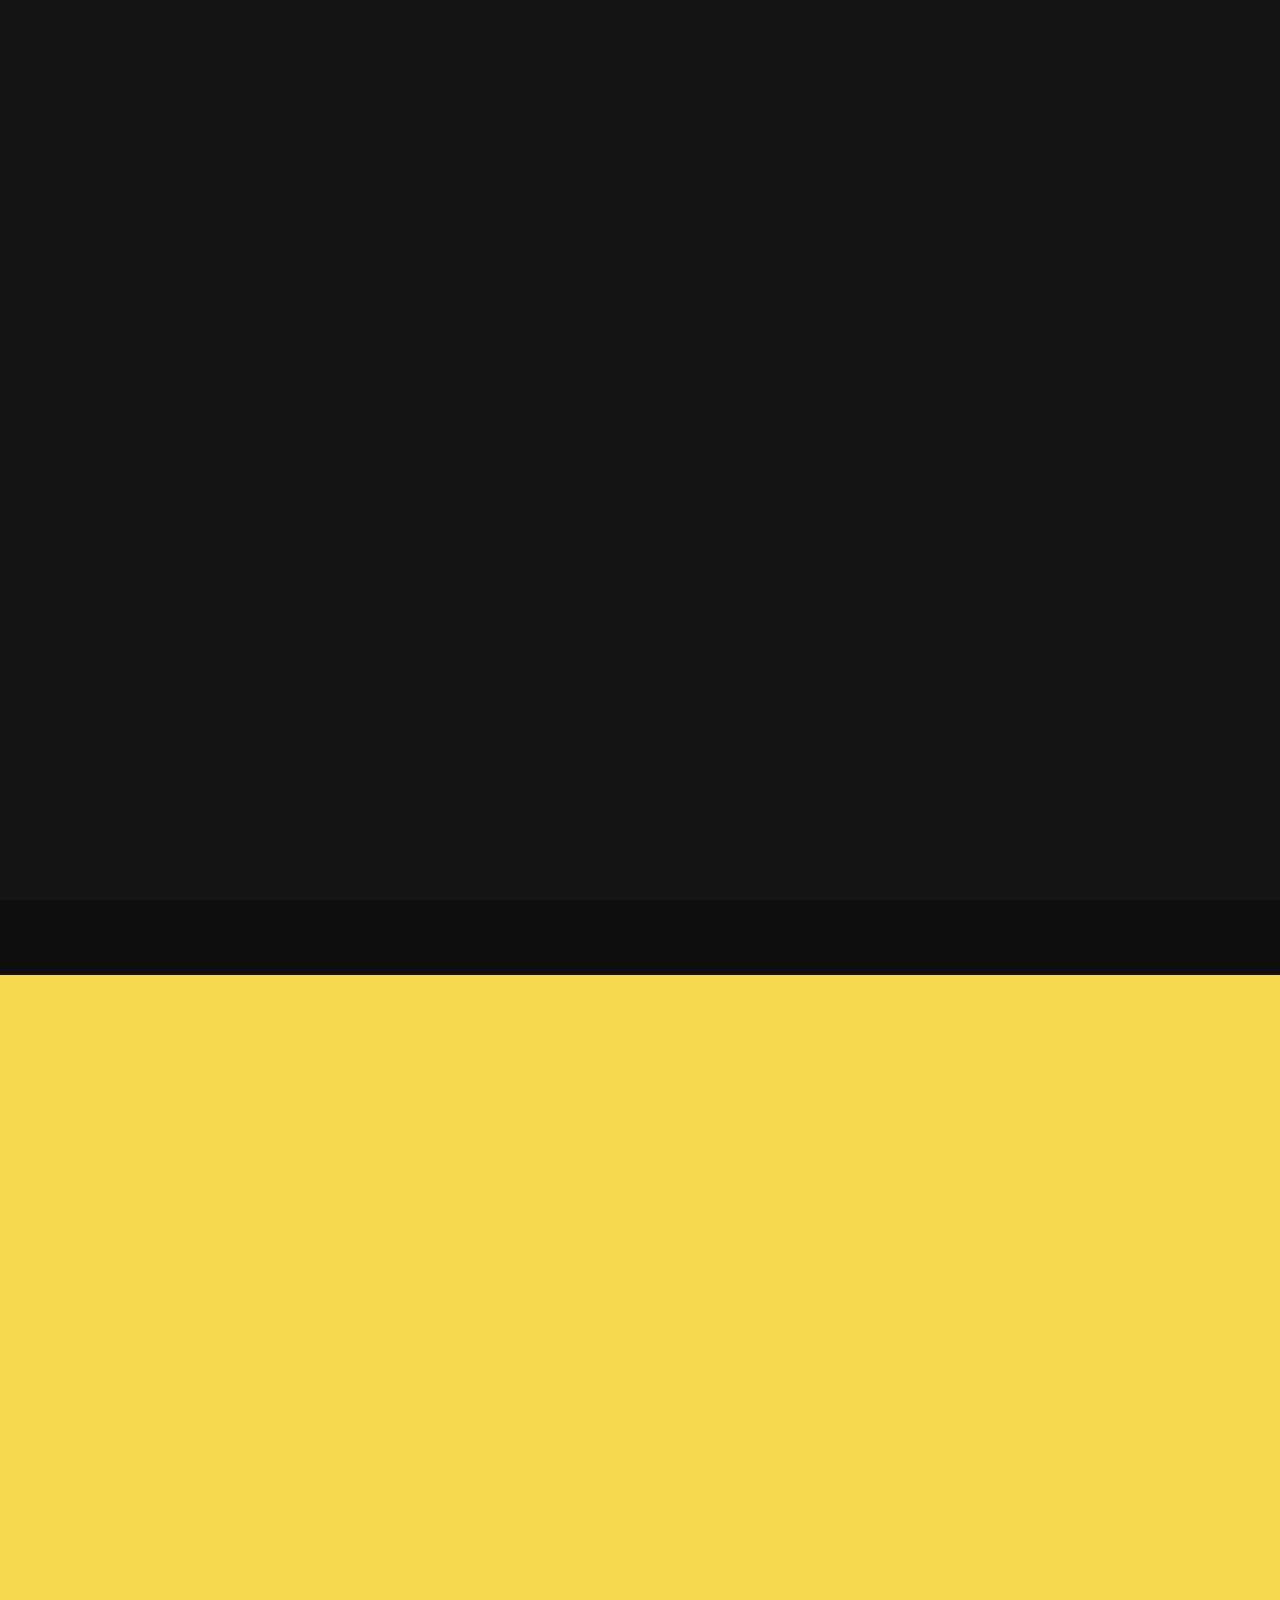
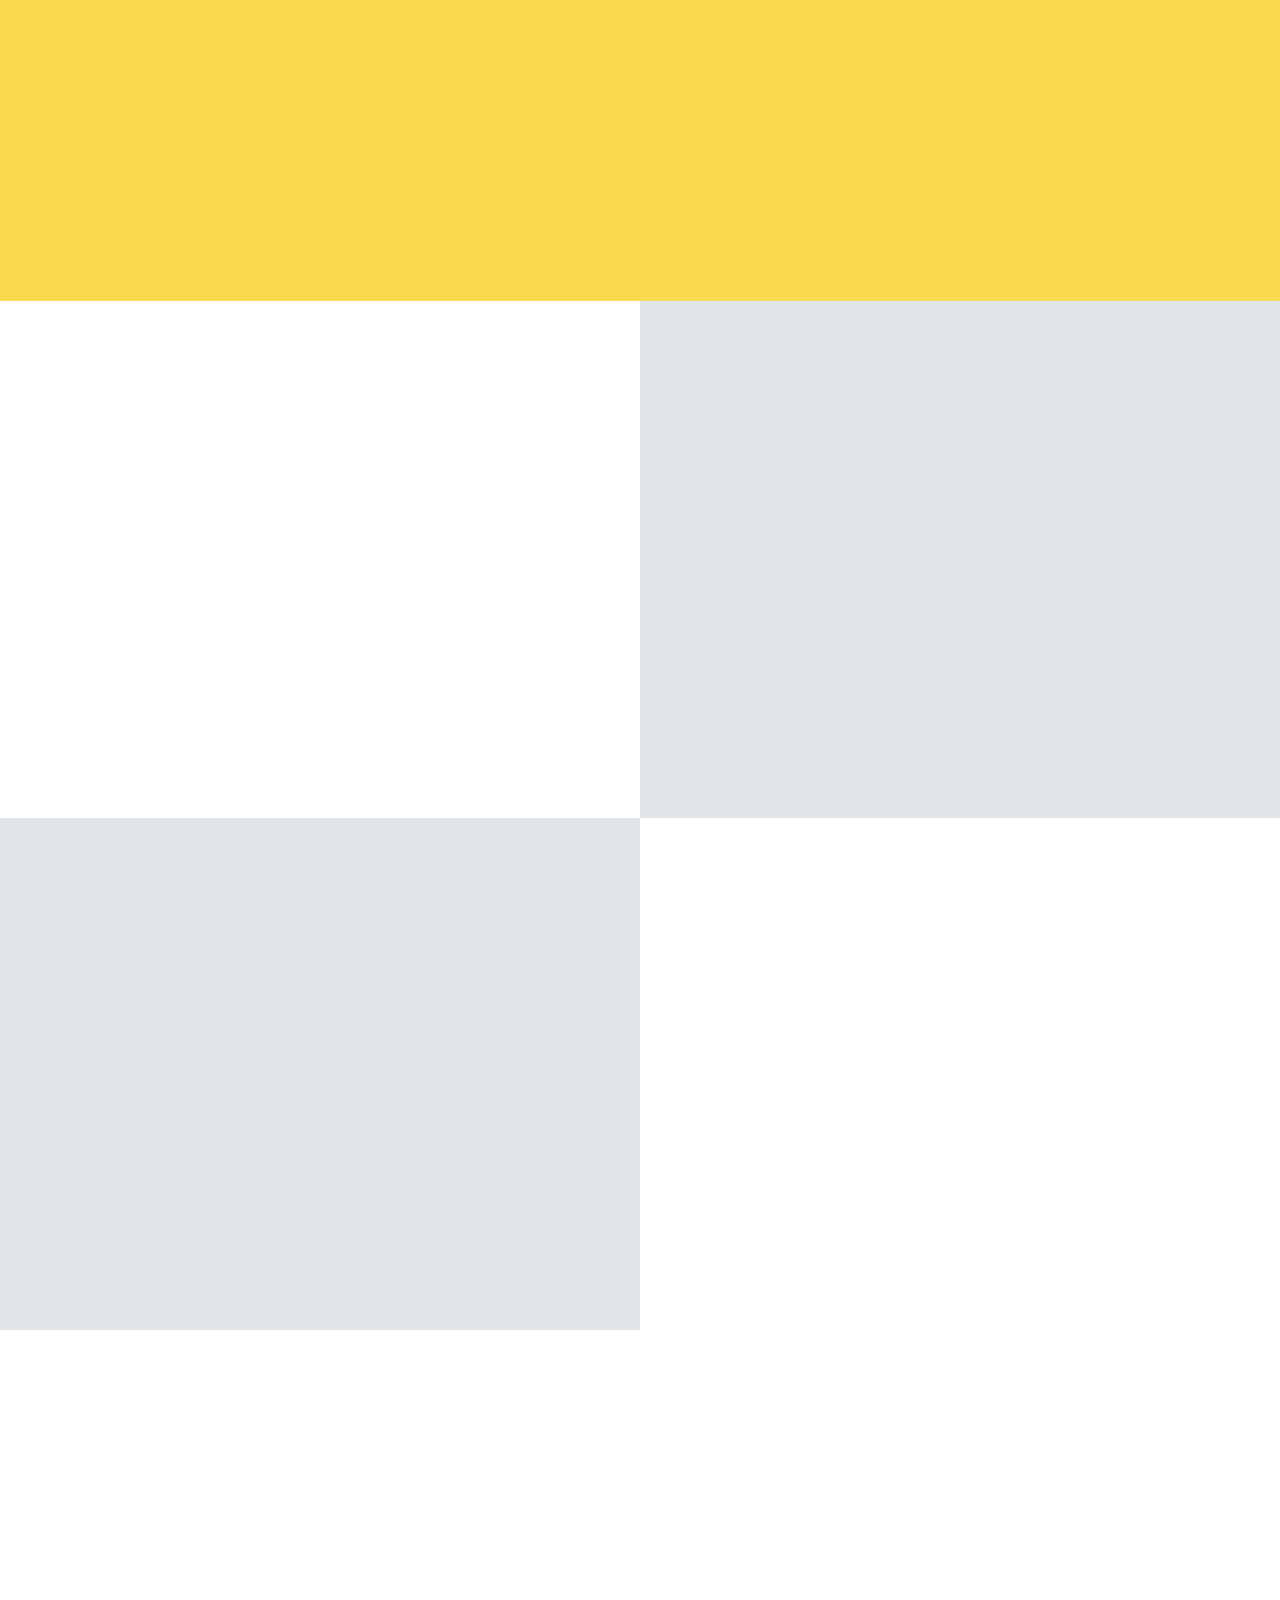
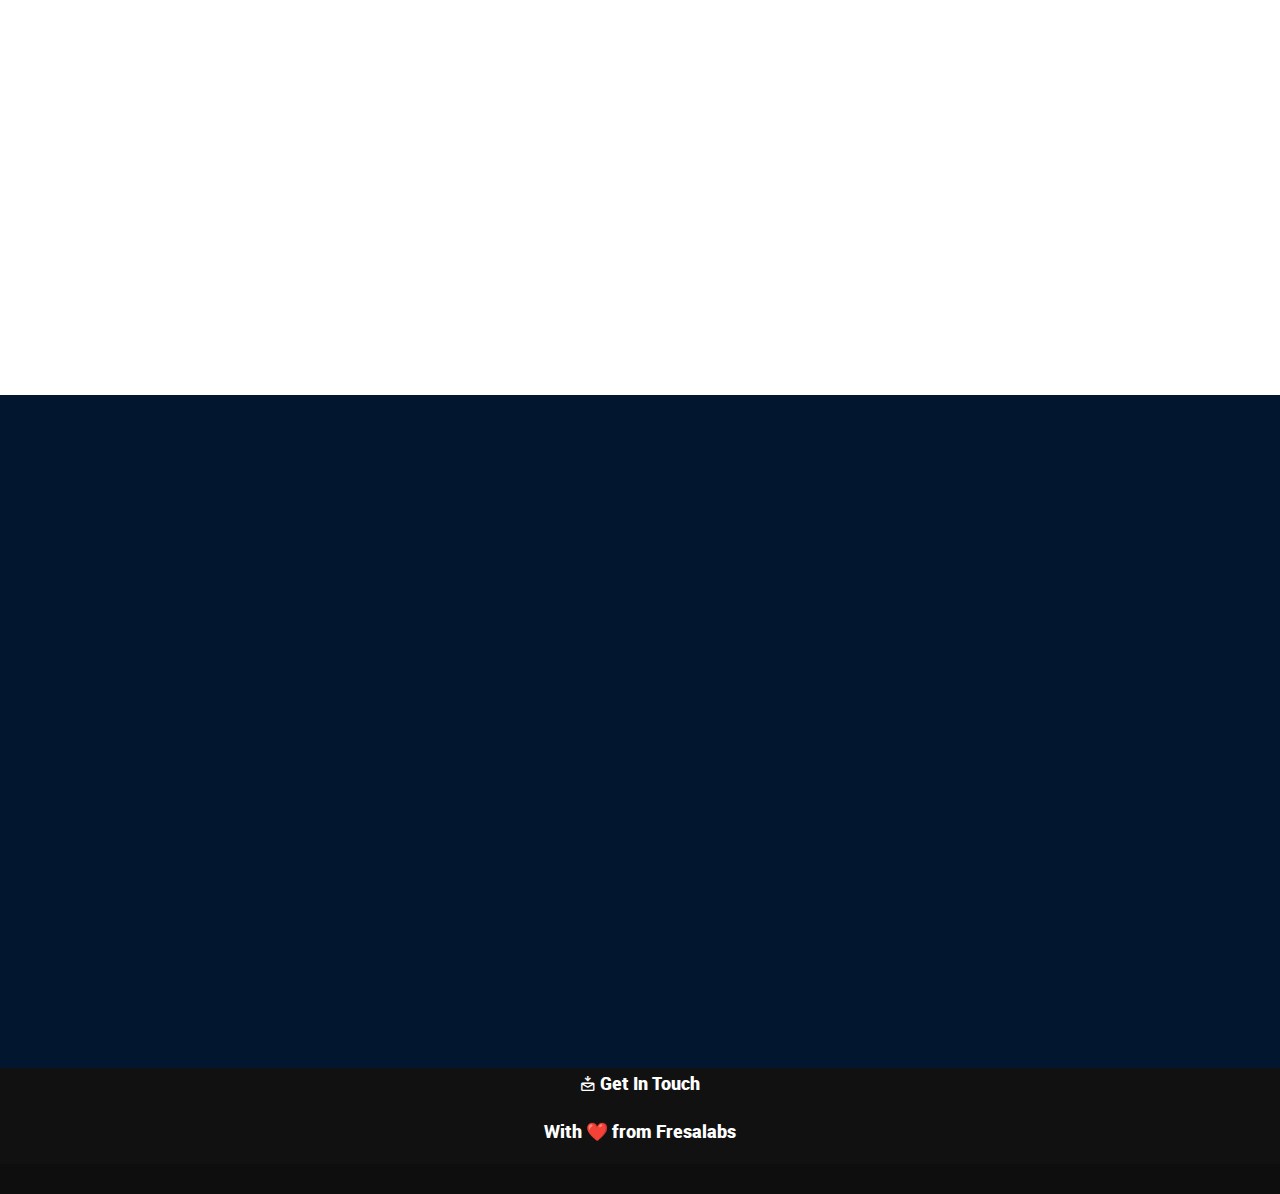
==== commit 48247323: "Add images" ====
--- a/index.html
+++ b/index.html
@@ -28,7 +28,7 @@
 
    <!-- favicons
 	================================================== -->
-	<link rel="icon" type="image/png" href="favicon.png">
+	<link rel="icon" type="image/png" href="images/honeypot-logo.png">
 
 </head>
 
@@ -91,8 +91,7 @@
 		   		<h3 class="animate-intro">Introducing Honeypot</h3>
 			  		
 					<h1 class="animate-intro">
-						The perfect template to
-						present your awesome product.
+						Honeypot is a single place for all your local offer needs such as food, goods, fashion, entertainment etc.,
 					</h1>	
 					
 					<div class="buttons">
@@ -117,7 +116,7 @@
 
 	   			<h2 class="">Features You'll Love.</h2>
 
-	   			<p class="lead">Lorem ipsum Tempor do Excepteur nulla aute deserunt reprehenderit aute commodo aliquip laboris velit eu esse exercitation ex fugiat pariatur aute consequat. Lorem ipsum Fugiat mollit quis qui. Lorem ipsum Duis Excepteur Duis magna fugiat incididunt qui id quis dolor nisi irure proident labore ut in incididunt eiusmod est anim.</p>
+	   			<p class="lead"></p>
 
 	   		</div>   		
 	   	</div>
@@ -221,13 +220,11 @@
 
 	   			<div class="col-six text-part">   				
    					
-   					<h5 class="animate-this" data-animate="fadeInRight">Video Stuff</h5>
-   					<h2 class="animate-this" data-animate="fadeInRight">Your Super Cool Video</h2>
-
-   					<p class="animate-this" data-animate="fadeInRight">Lorem ipsum Sunt adipisicing adipisicing esse exercitation consequat sed irure commodo cupidatat aute ea adipisicing consectetur nulla consequat irure consectetur veniam sit sit qui reprehenderit officia sunt nulla elit nisi proident.</p>
-
-   					<a href="#" class="button animate-this" data-animate="fadeInRight">Learn More</a>
-   			 					
+   					<h5 class="animate-this" data-animate="fadeInRight">Merchandise</h5>
+   					<h2 class="animate-this" data-animate="fadeInRight">Look the video to see how to be a Merchandise</h2>
+
+   					<p class="animate-this" data-animate="fadeInRight">Merchandise is like a shop which enables you to post offers, announcements throughout the year and keep your customers up to date!</p>
+
    				</div>
 
    			</div> <!-- /info-entry-content -->
@@ -256,12 +253,10 @@
 
 				<div class="col-six text-part">
 
-					<h5 class="animate-this" data-animate="fadeInRight">Video Stuff</h5>
-					<h2 class="animate-this" data-animate="fadeInRight">Your Super Cool Video</h2>
-
-					<p class="animate-this" data-animate="fadeInRight">Lorem ipsum Sunt adipisicing adipisicing esse exercitation consequat sed irure commodo cupidatat aute ea adipisicing consectetur nulla consequat irure consectetur veniam sit sit qui reprehenderit officia sunt nulla elit nisi proident.</p>
-
-					<a href="#" class="button animate-this" data-animate="fadeInRight">Learn More</a>
+					<h5 class="animate-this" data-animate="fadeInRight">User</h5>
+					<h2 class="animate-this" data-animate="fadeInRight">Look the video to see how to be an user</h2>
+
+					<p class="animate-this" data-animate="fadeInRight">As an user, you can subscribe to your favourite merchandises to stay updated on offers!</p>
 
 				</div>
 
@@ -294,16 +289,16 @@
 					<div id="testimonial-slider" class="flexslider animate-this">
 						<ul class="slides">	
 						   <li>
-							  	<p>&ldquo;Your work is going to fill a large part of your life, and the only way to be truly satisfied is to do what you believe is great work. And the only way to do great work is to love what you do. If you haven't found it yet, keep looking. Don't settle. As with all matters of the heart, you'll know when you find it.&rdquo;</p>
-							  	<p class="author-info">&mdash; Steve Jobs</p>
+							  	<p>&ldquo;Honeypot is a great place for me to post all offers and announcements of my shop. Honeypot enabled me to keep all my customers up to date of my offers"</p>
+							  	<p class="author-info">&mdash; Rami Reddy</p>
 							</li>						
 							<li>
-								<p>&ldquo;Good design is as little design as possible. Less, but better - because it concentrates on the essential aspects, and the products are not burdened with non-essentials. Back to purity, back to simplicity..&rdquo;</p>
-								<p class="author-info">&mdash; Dieter Rams</p>
+								<p>&ldquo;Sleek UI is what comes to my mind when I look at honeypot, as an user I can keep my self updated about all the offers of my favorite shops&rdquo;</p>
+								<p class="author-info">&mdash; Suresh</p>
 							</li>						
 							<li>
-							  	<p>&ldquo;A fundamental part of that is making mistakes together. There's no learning without trying lots of ideas and failing lots of times.&rdquo;</p>
-							  	<p class="author-info">&mdash; Jony Ive</p>
+							  	<p>&ldquo;I saved more than 20% by following the offers of my favorite shops for all my fashion needs, thanks to Honeypot!"</p>
+							  	<p class="author-info">&mdash; Arjun</p>
 							</li>
 						</ul>
 					</div>
@@ -333,46 +328,14 @@
 					<div class="text-part">
 						<h2 class="animate-this">Download Honeypot Now.</h2>
 
-			   		<p class="lead animate-this">Lorem ipsum Tempor do Excepteur nulla aute deserunt reprehenderit aute commodo aliquip laboris velit eu esse exercitation ex fugiat pariatur aute consequat. Lorem ipsum Fugiat mollit quis qui. Lorem ipsum Duis Excepteur Duis magna fugiat incididunt qui id quis dolor nisi irure proident labore ut in incididunt eiusmod est anim.</p>
-					</div>   			
-
-			   	<a class="button large animate-this" href="#">                               
-			         Download Honeypot
-			      </a>  			
+			   		<p class="lead animate-this">Honeypot is currently available in Google Play Store for download. We're soon coming to apple store. Stay tuned for updates.</p>
+					</div>
+
+				<a href="#"><img class="large animate-this" src="images/google-play-badge.png" title="" /></a>
 
 	   		</div>
 	   	</div>
    	</section> <!-- /download -->
-
-
-	   <!-- subscribe
-   	================================================== -->
-  		<section id="subscribe">
-               
-         <div class="row subscribe-content">
-            <div class="col-twelve">
-
-               <h2 class="h01 animate-this">Stay upto date, join our newsletter</h2>
-               <form id="mc-form" class="group" novalidate="true" autocomplete="off">
-
-               	<div class="row">
-               		<div class="col-eight tab-full left animate-this" data-animate="fadeInLeft">					
-			   				<input type="email" value="" name="EMAIL" class="email" id="mce-EMAIL" placeholder="Enter Your Email" required="">			   				
-			   			</div>
-
-				   		<div class="col-four tab-full right animate-this"  data-animate="fadeInRight">
-				   			<input type="submit" value="Get Notified" name="subscribe" class="button large">
-				   		</div>				   		
-               	</div> <!-- /row -->	
-
-               	<label for="mce-EMAIL" class="subscribe-message"></label>					
-					
-					</form>
-            
-            </div>
-         </div>
-                
-      </section> <!-- /subscribe -->		
    
    </div> <!-- /main-content-wrap -->
 
@@ -381,58 +344,19 @@
 	================================================== -->
 	<footer id="main-footer">
 
-   	<div class="footer-social-wrap">  
-   		<div class="row">
-					
-	         <ul class="footer-social-list">
-	            <li><a href="#">
-	             	<i class="fa fa-facebook-square"></i>
-	            </a></li>
-	            <li><a href="#">
-	              	<i class="fa fa-twitter"></i>
-	            </a></li>
-              <li><a href="#">
-	              	<i class="fa fa-google-plus"></i>
-	            </a></li>
-	            <li><a href="#">
-	              	<i class="fa fa-pinterest"></i>
-	            </a></li>
-	            <li><a href="#">
-	              	<i class="fa fa-instagram"></i>
-	            </a></li>
-	            <li><a href="#">
-	              	<i class="fa fa-dribbble"></i>
-	            </a></li>
-	         </ul>
-		         
-			</div> 
-   	</div> <!-- /footer-social-wrap -->
-
-	   <div class="footer-info-wrap">
-
-	   	<div class="row footer-info flex-center">
-
-
+	   <div class="footer-info-wrap footer-social-wrap">
+
+	   	<div class="row flex-center">
 
 		   	<div class="col-four tab-full collapse">
-	   			<h4><i class="icon-phone-incoming"></i> Get In Touch</h4>
-
-	   			<a  target="_blank" href="https://www.fresalabs.com/#/home">fresalabs.com<br>
-				<a target="_blank" href="mailto:admin@fresalabs.com">admin@fresalabs.com</a><br>
-
+				<h4><a target="_blank" href="mailto:admin@fresalabs.com"><i class="icon-email-inbox"></i> Get In Touch</a></h4>
+				<h4><a target="_blank" href="https://www.fresalabs.com/#/home">With ❤️ from Fresalabs</a></h4>
 	   		</div>
 
 		   		
 		  	</div>
 	   </div> <!-- /footer-info-wrap -->
-	   	
-	   <div class="footer-bottom"> 
-
-	   	<div class="copyright">
-		     	<span>© Copyright Fresalabs 2020.</span>
-		   </div>  		
-   	</div>
-	   	
+
    </footer>   
 
    <div id="go-top">
@@ -453,4 +377,4 @@
 
 </body>
 
-</html>+</html>
--- a/css/main.css
+++ b/css/main.css
@@ -2514,6 +2514,7 @@
 
 .copyright span {
 	display: inline-block;
+	color: white;
 }
 
 .copyright span::after {
@@ -2619,4 +2620,4 @@
 		border: none;
 	}
 
-}+}
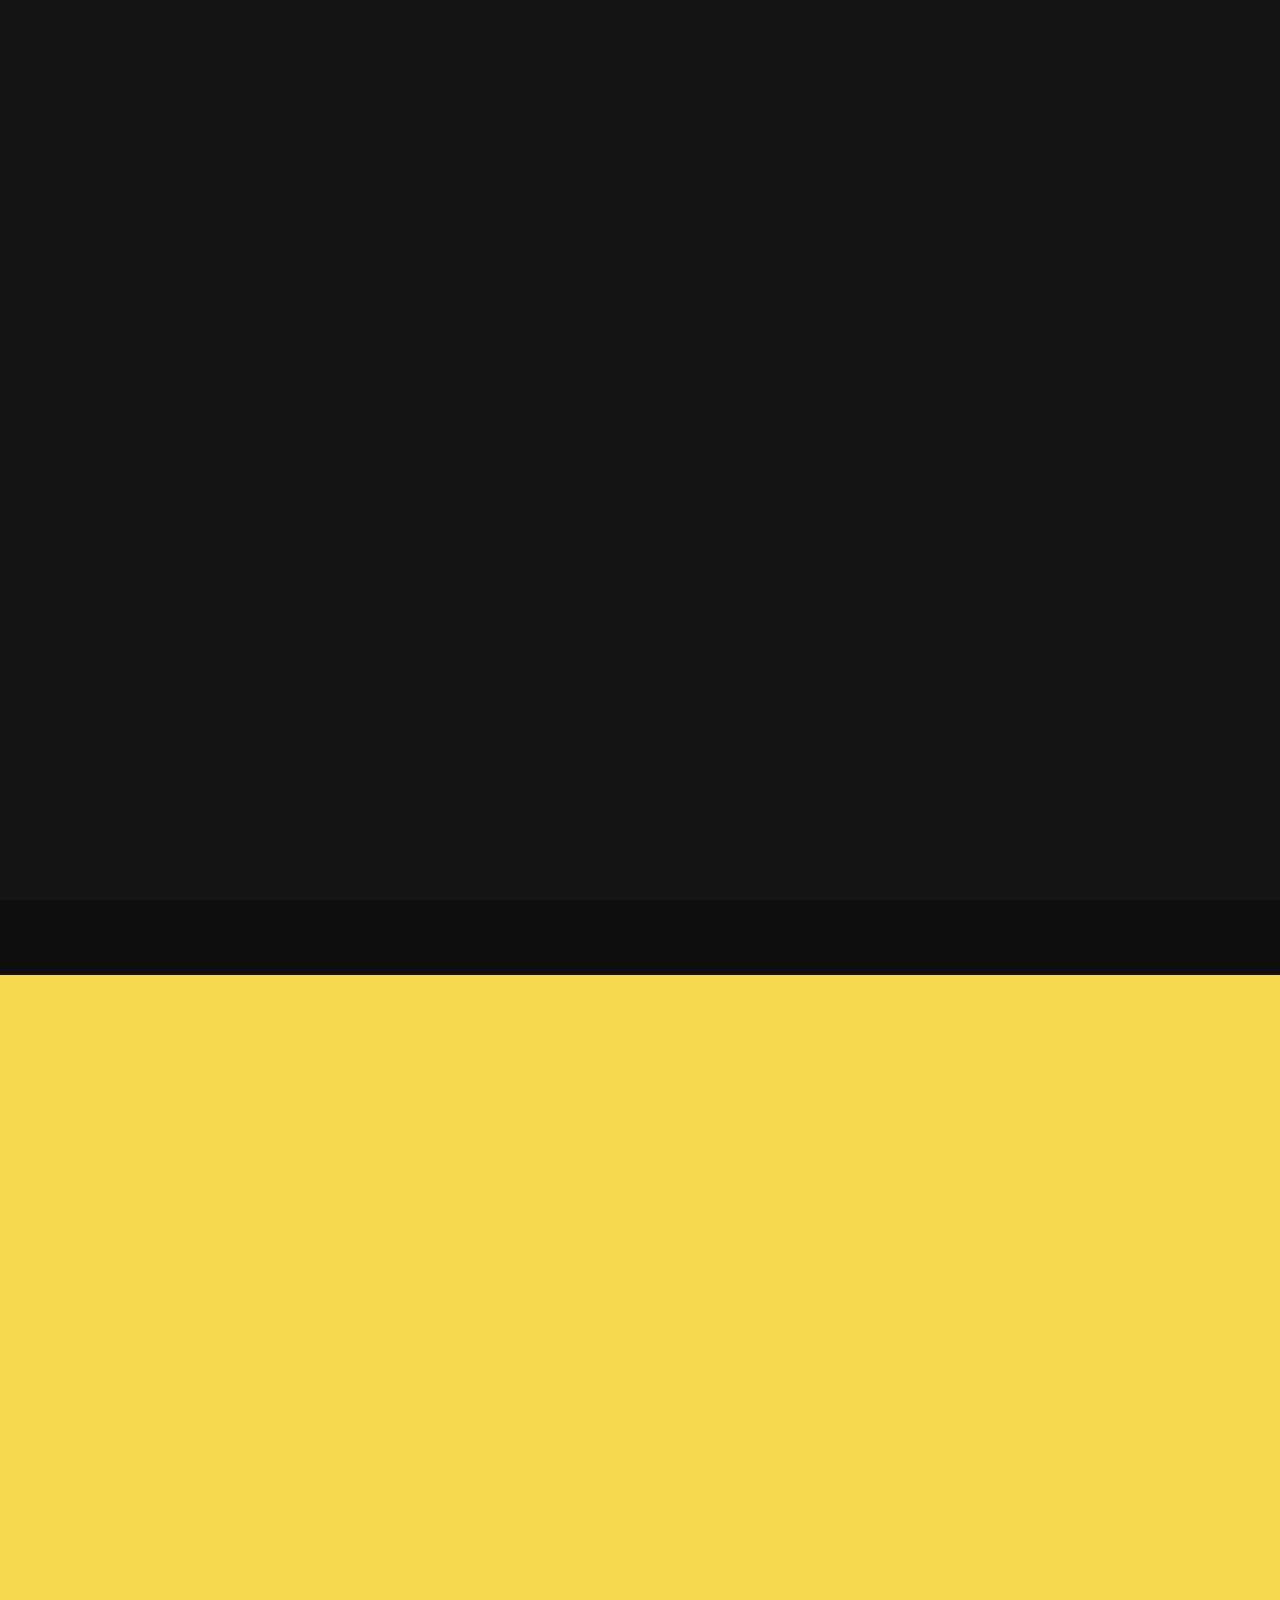
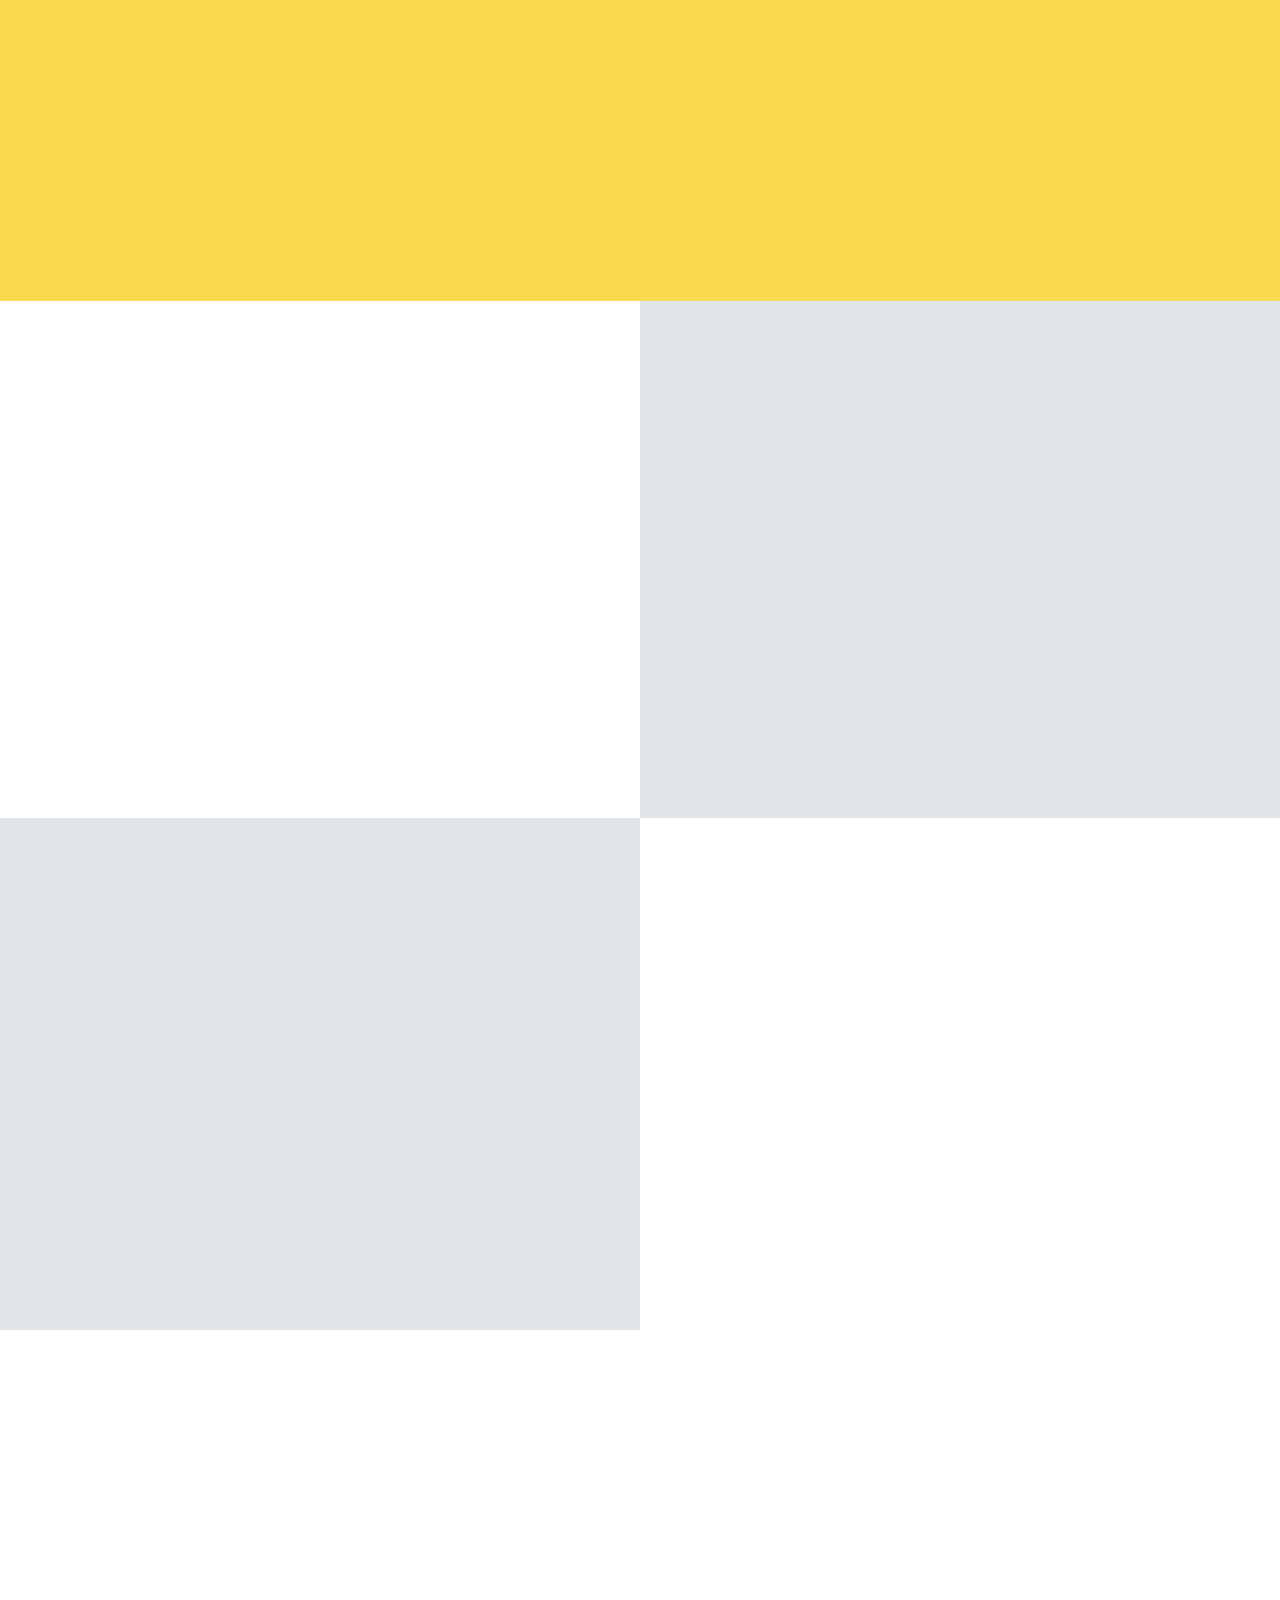
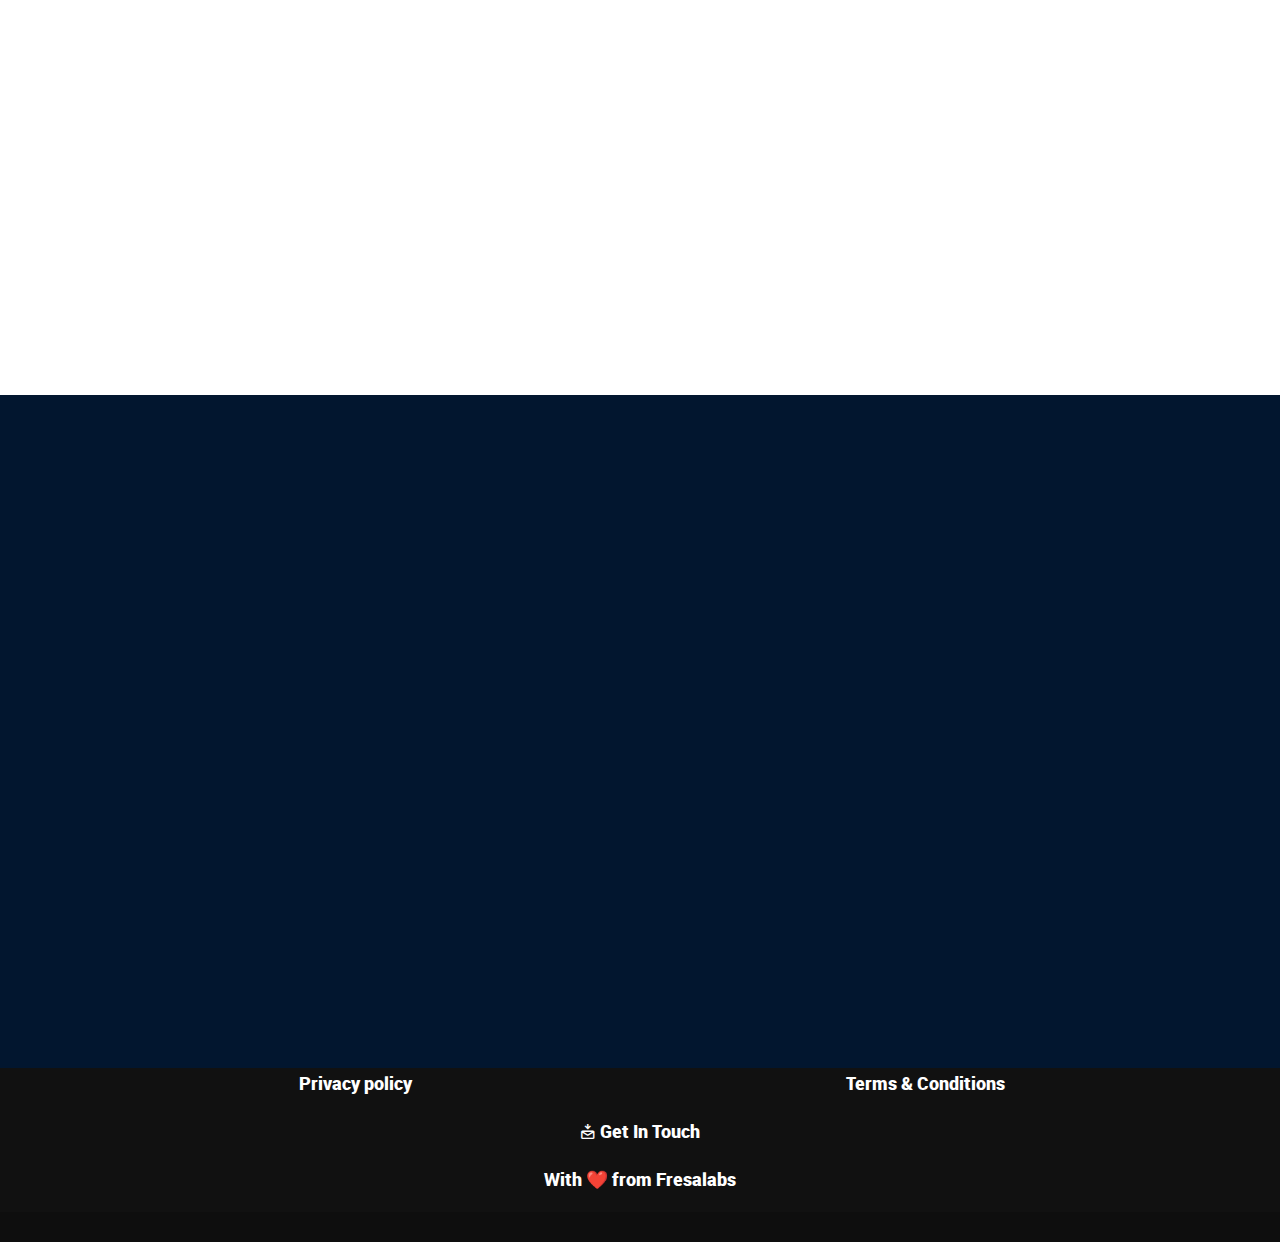
==== commit 962916ba: "Fix index" ====
--- a/index.html
+++ b/index.html
@@ -43,36 +43,6 @@
 	   </div>
 
    </header>
-
-   <!-- main navigation 
-   ================================================== -->
-   <nav id="menu-nav-wrap">
-
-   	<h3>Navigation</h3>   	
-		<ul class="nav-list">
-			<li><a class="smoothscroll" href="#intro" title="">Home</a></li>
-			<li><a class="smoothscroll" href="#features" title="">Features</a></li>
-			<li><a class="smoothscroll" href="#infos" title="">Product Info</a></li>
-			<li><a class="smoothscroll" href="#stats" title="">Stats</a></li>
-			<li><a class="smoothscroll" href="#pricing" title="">Pricing</a></li>					
-			<li><a class="smoothscroll" href="#testimonials" title="">Testimonials</a></li>	
-			<li><a class="smoothscroll" href="#download" title="">Download</a></li>	
-			<li><a class="smoothscroll" href="#subscribe" title="">Newsletter</a></li>			
-		</ul>
-
-		<h3>We Recommend Dreamhost</h3>  
-		<p class="sponsor-text">
-			Looking for an awesome and reliable webhosting? Try <a href="http://www.dreamhost.com/r.cgi?287326|STYLESHOUT">DreamHost</a>.
-			Get <span>$50 off</span> when you sign up with the promocode <span>styleshout</span>. 
-			<!-- Simply type	the promocode in the box labeled “Promo Code” when placing your order. -->
-		</p>
-
-		<div class="action">
-			<a class="button" href="http://www.dreamhost.com/r.cgi?287326|STYLESHOUT">Sign Up Now</a>
-		</div>
-
-	</nav> <!-- /menu-nav-wrap -->
-
 
 	<!-- main content wrap
    ================================================== -->
@@ -346,15 +316,22 @@
 
 	   <div class="footer-info-wrap footer-social-wrap">
 
+		   <div class="row flex-center">
+			<div class="col-1-2">
+				<h4><a target="_blank" href="privacy-policy.html">Privacy policy</a></h4>
+			</div>
+			<div class="col-1-2">
+				<h4><a target="_blank" href="terms.html">Terms & Conditions</a></h4>
+			</div>
+		</div>
+
 	   	<div class="row flex-center">
 
 		   	<div class="col-four tab-full collapse">
 				<h4><a target="_blank" href="mailto:admin@fresalabs.com"><i class="icon-email-inbox"></i> Get In Touch</a></h4>
 				<h4><a target="_blank" href="https://www.fresalabs.com/#/home">With ❤️ from Fresalabs</a></h4>
 	   		</div>
-
-		   		
-		  	</div>
+		</div>
 	   </div> <!-- /footer-info-wrap -->
 
    </footer>   
--- a/css/main.css
+++ b/css/main.css
@@ -2621,3 +2621,8 @@
 	}
 
 }
+
+#privacy-content-wrap, #privacy-content-wrap h3, #privacy-content-wrap th  {
+	color: rgba(255, 255, 255, 0.8);
+}
+
